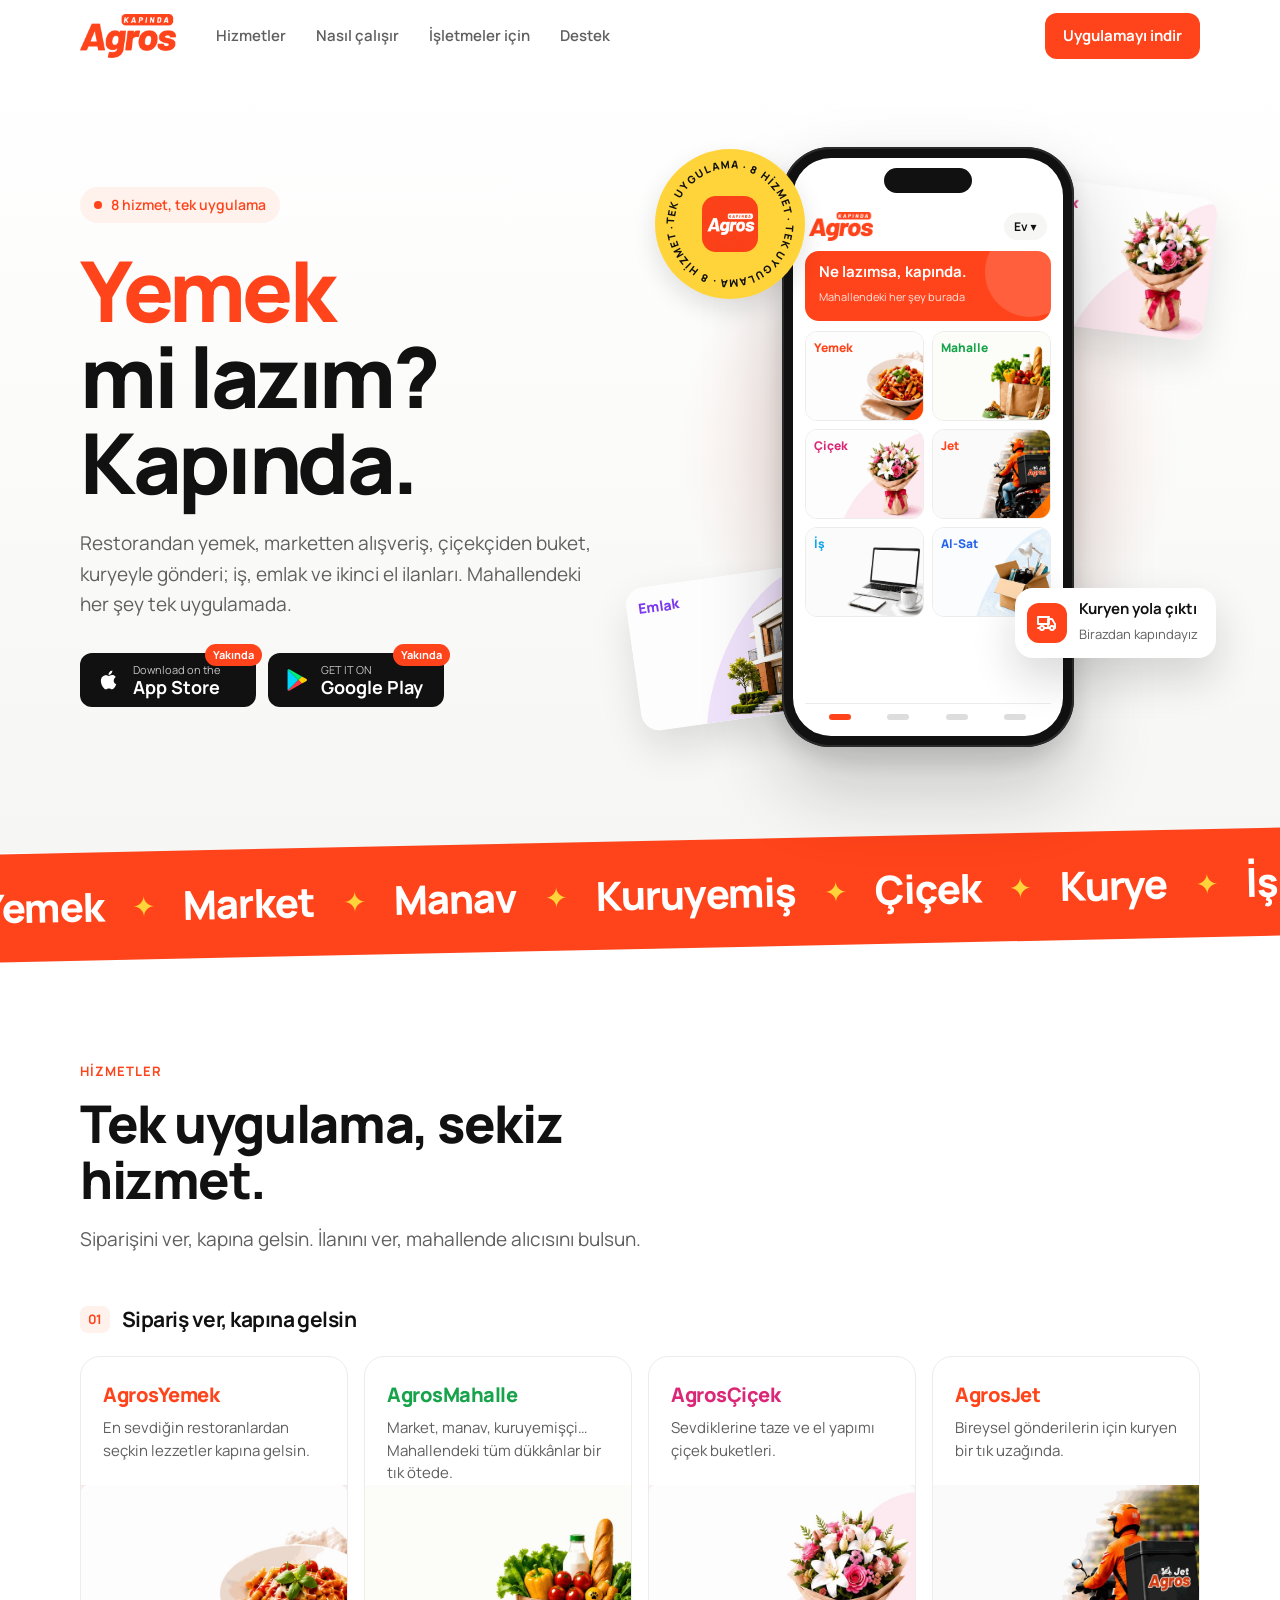
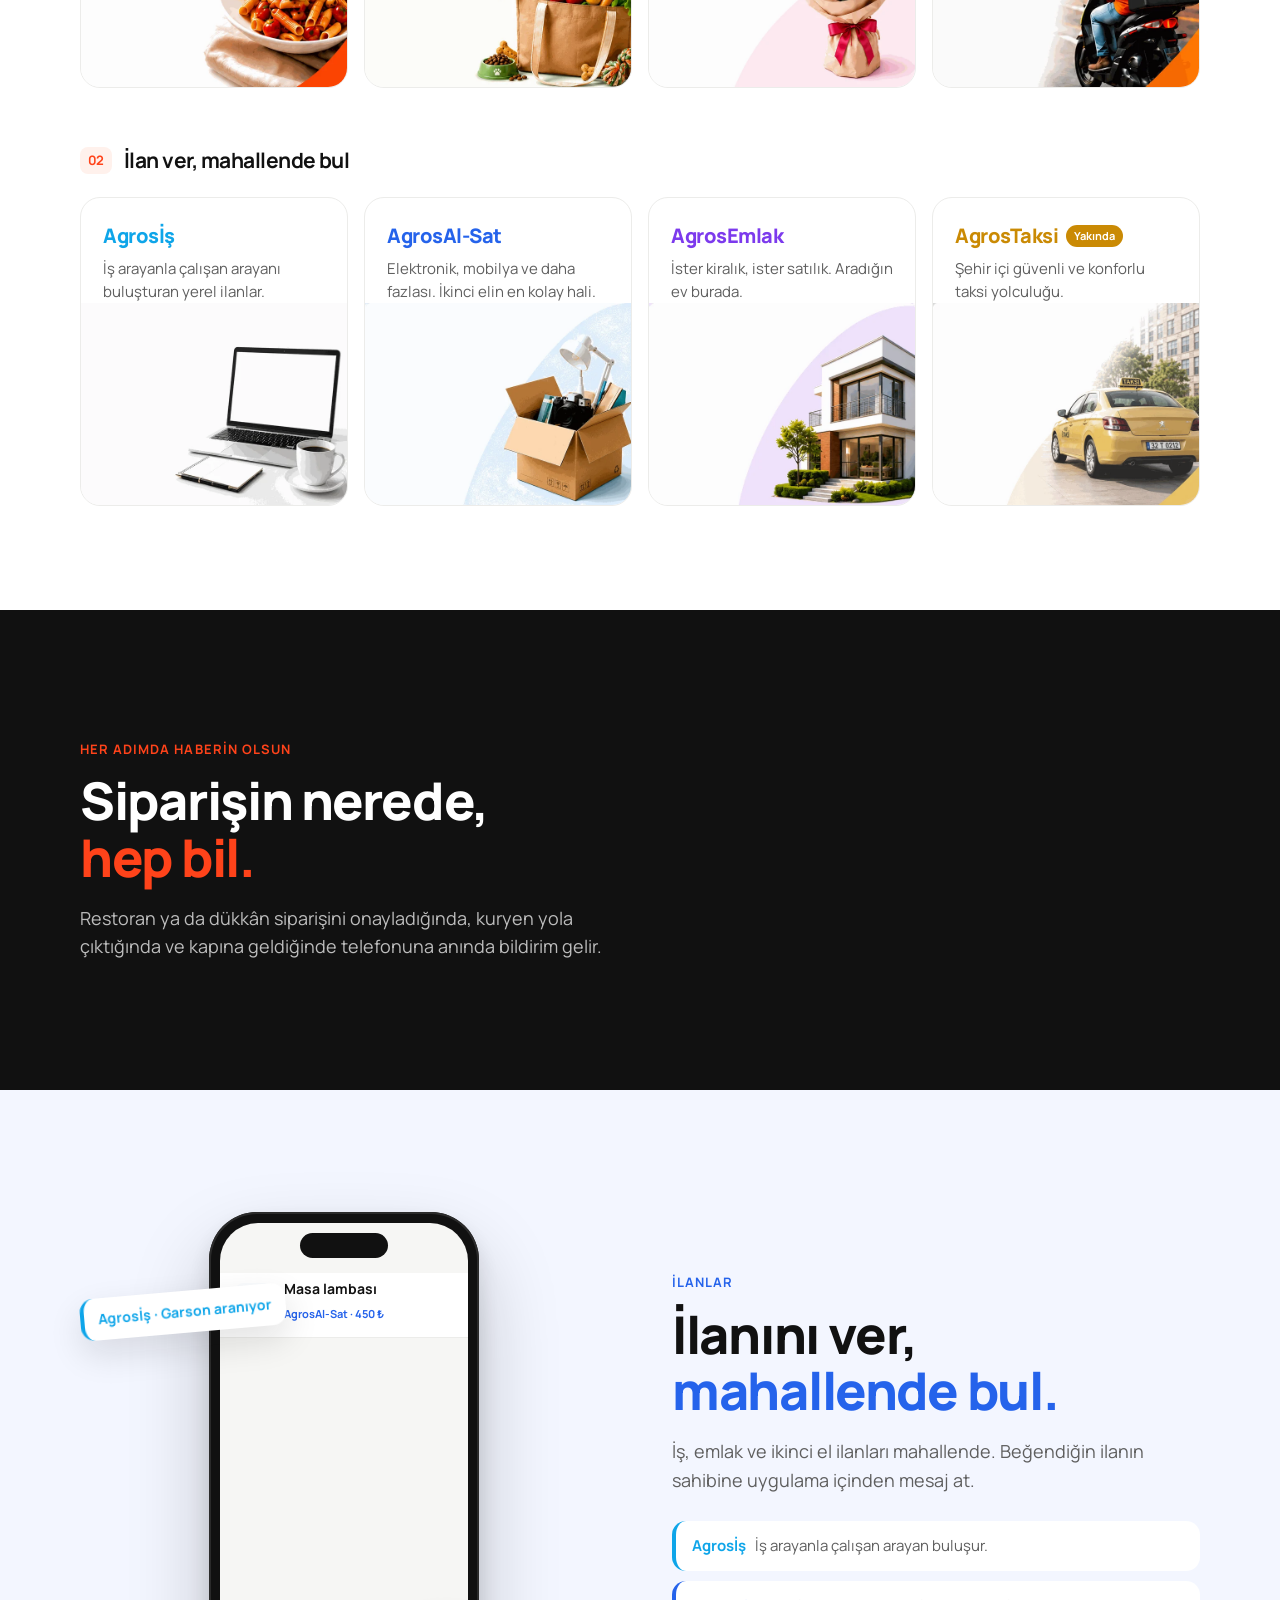
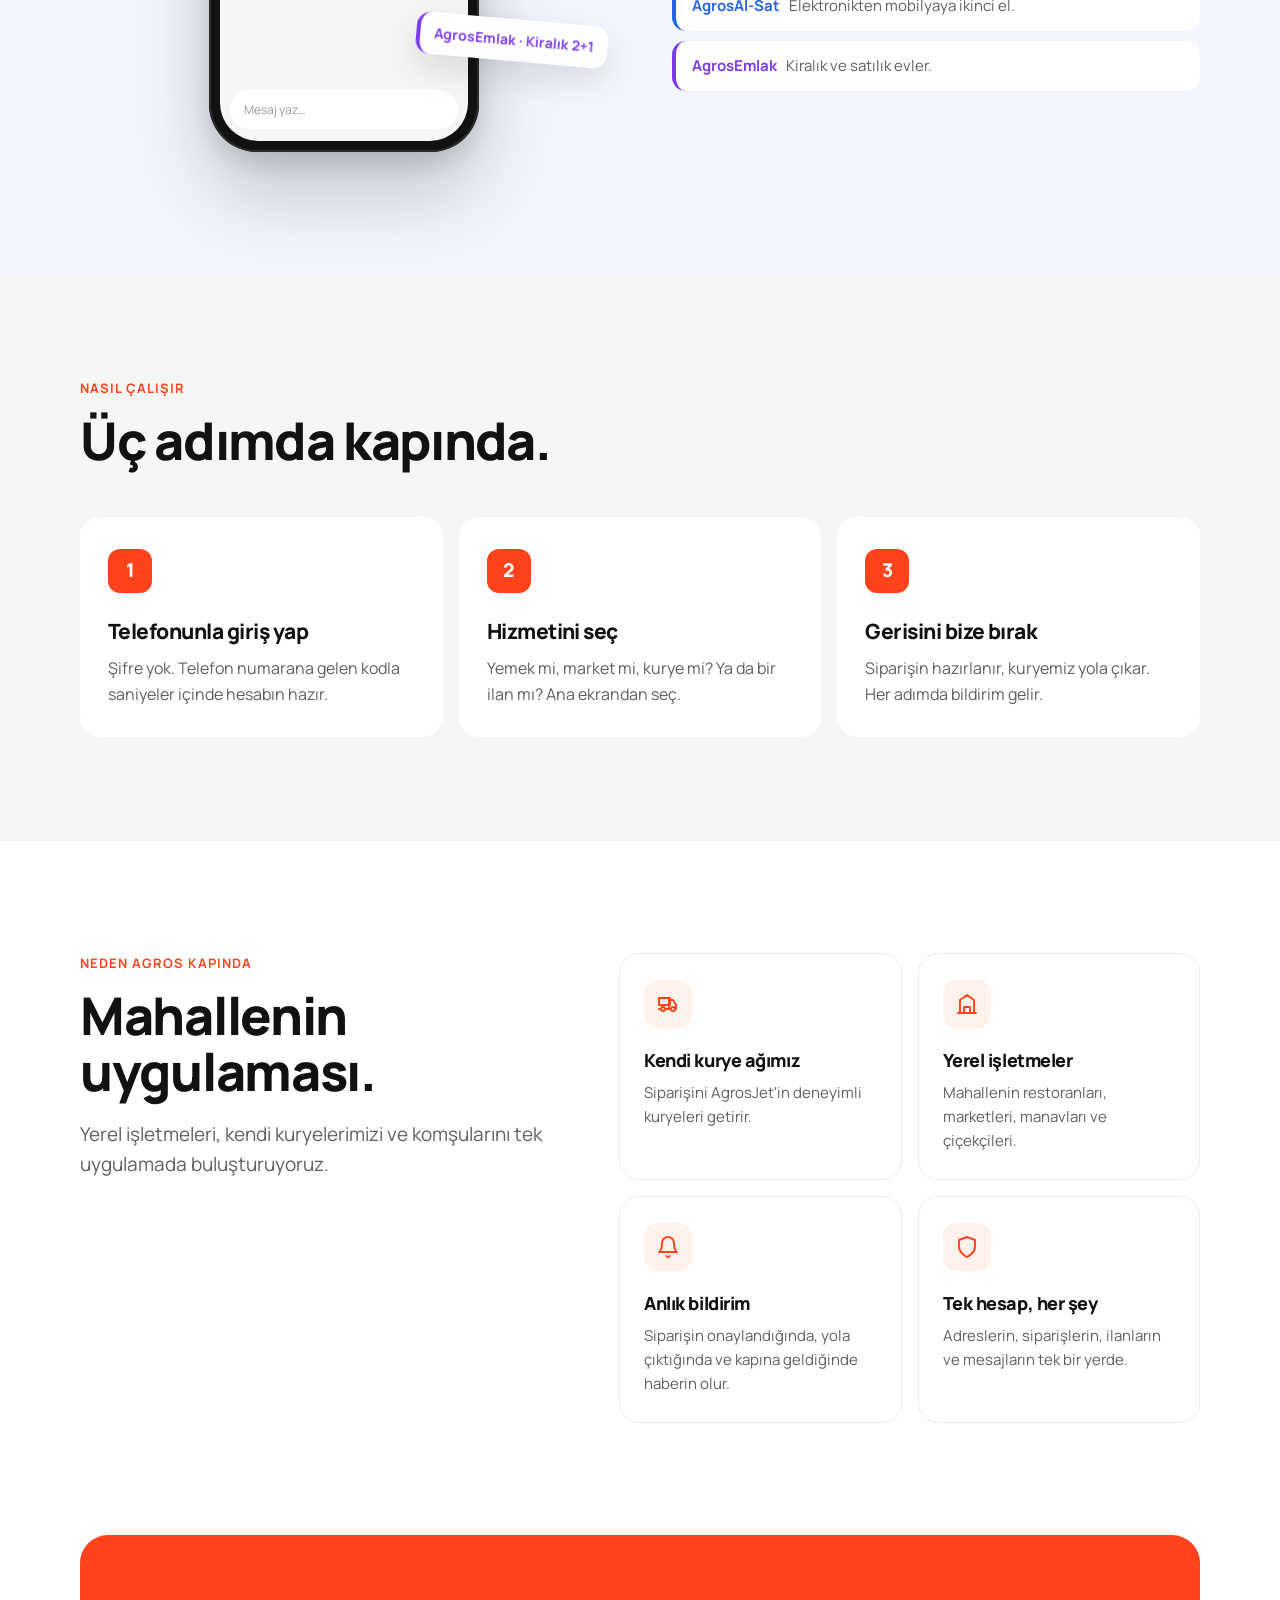
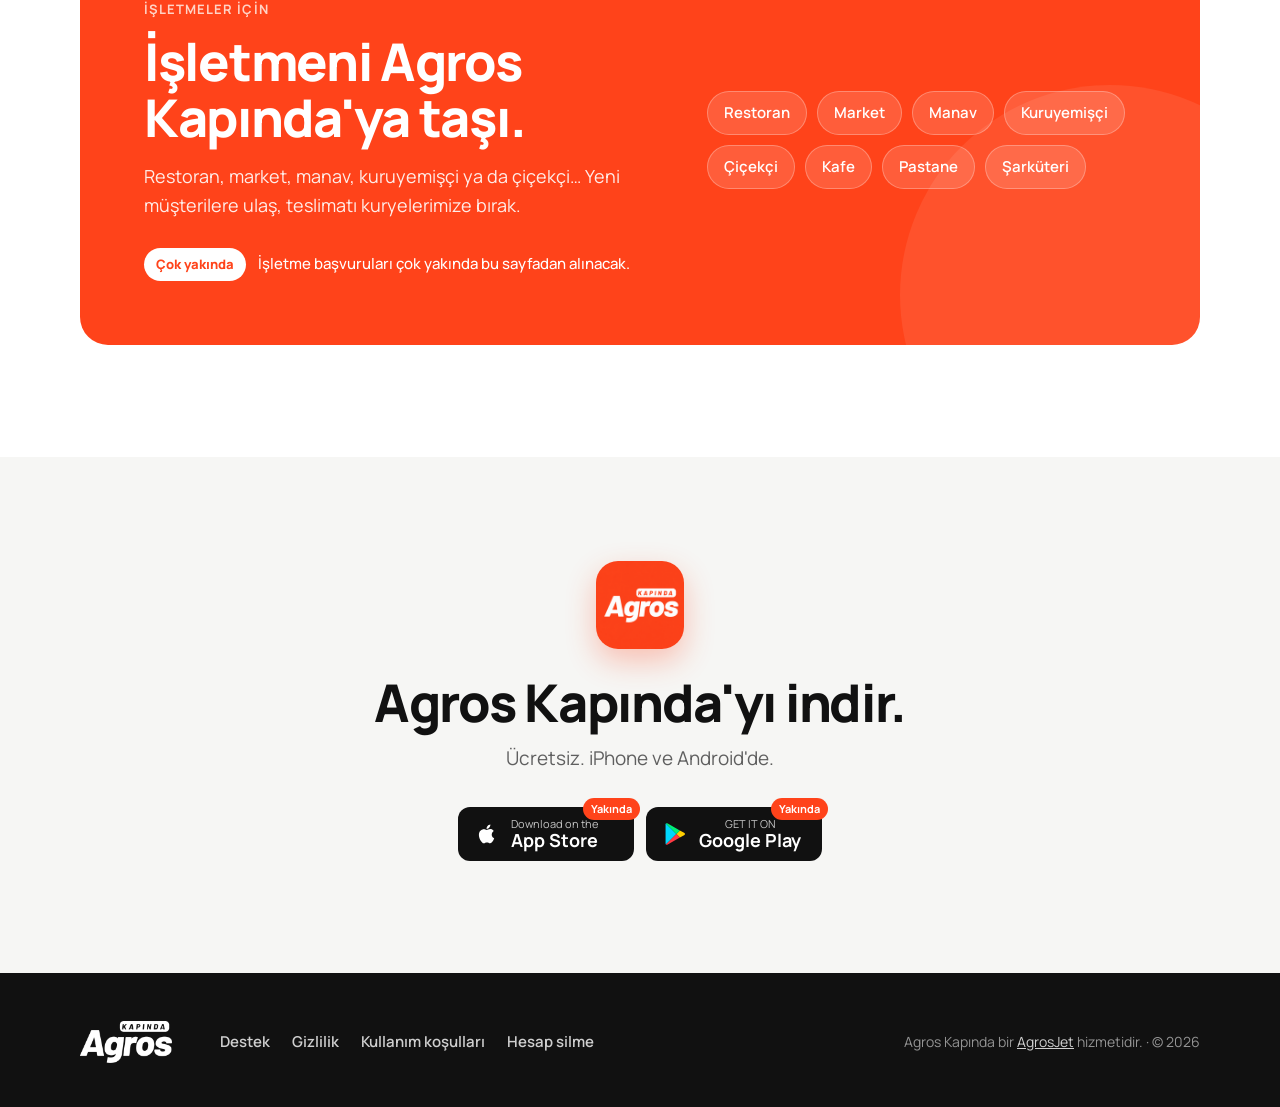
==== index.html @ 943f06df "Destek sayfasi (/destek): iletisim, sik sorulan sorular; alt bilgide destek, gizlilik, kosullar, hes" ====
<!doctype html>
<html lang="tr">
<head>
  <meta charset="utf-8">
  <meta name="viewport" content="width=device-width, initial-scale=1, viewport-fit=cover">
  <title>Agros Kapında — Ne lazımsa, kapında.</title>
  <meta name="description" content="Yemek, market, manav, çiçek, kurye, iş ilanları, emlak ve ikinci el. Mahallendeki her şey tek uygulamada: Agros Kapında.">
  <meta name="theme-color" content="#FF431A">
  <link rel="canonical" href="https://agroskapinda.app/">

  <meta property="og:type" content="website">
  <meta property="og:site_name" content="Agros Kapında">
  <meta property="og:title" content="Agros Kapında — Ne lazımsa, kapında.">
  <meta property="og:description" content="Yemek, market, çiçek, kurye, iş, emlak ve ikinci el tek uygulamada.">
  <meta property="og:url" content="https://agroskapinda.app/">
  <meta property="og:image" content="https://agroskapinda.app/img/og.png">
  <meta name="twitter:card" content="summary_large_image">

  <link rel="icon" href="/favicon.ico" sizes="any">
  <link rel="icon" type="image/png" sizes="32x32" href="/img/favicon-32.png">
  <link rel="apple-touch-icon" href="/img/apple-touch-icon.png">
  <link rel="manifest" href="/site.webmanifest">

  <link rel="preconnect" href="https://fonts.googleapis.com">
  <link rel="preconnect" href="https://fonts.gstatic.com" crossorigin>
  <link href="https://fonts.googleapis.com/css2?family=Manrope:wght@400;500;600;700;800&display=swap" rel="stylesheet">
  <link rel="stylesheet" href="/style.css">
</head>
<body>

<header class="ust" id="ust">
  <div class="kap ust-ic">
    <a href="/" class="ust-logo" aria-label="Agros Kapında ana sayfa">
      <img src="/img/logo-turuncu.png" alt="Agros Kapında" width="104" height="48">
    </a>
    <nav class="ust-menu" aria-label="Ana menü">
      <a href="#hizmetler">Hizmetler</a>
      <a href="#nasil">Nasıl çalışır</a>
      <a href="#isletmeler">İşletmeler için</a>
      <a href="/destek">Destek</a>
    </nav>
    <a href="#indir" class="dugme dugme-turuncu ust-dugme">Uygulamayı indir</a>
  </div>
</header>

<main>

  <!-- ───────── GİRİŞ ───────── -->
  <section class="giris">
    <div class="kap giris-ic">
      <div class="giris-metin">
        <p class="rozet"><span class="canli"></span> 8 hizmet, tek uygulama</p>
        <h1>
          <span class="satir"><span class="donen-kelime" data-donen="Yemek,Market,Çiçek,Kuruyemiş,Kurye,İş,Ev">Yemek</span></span>
          <span class="satir">mi lazım?</span>
          <span class="satir vurgu">Kapında.</span>
        </h1>
        <p class="giris-alt">
          Restorandan yemek, marketten alışveriş, çiçekçiden buket, kuryeyle gönderi;
          iş, emlak ve ikinci el ilanları. Mahallendeki her şey tek uygulamada.
        </p>
        <div class="magazalar" data-magazalar></div>
      </div>

      <div class="sahne" aria-hidden="true">
        <div class="damga">
          <svg viewBox="0 0 200 200">
            <defs><path id="cember" d="M100,100 m-74,0 a74,74 0 1,1 148,0 a74,74 0 1,1 -148,0"/></defs>
            <text><textPath href="#cember" textLength="462" lengthAdjust="spacing">TEK UYGULAMA · 8 HİZMET · TEK UYGULAMA · 8 HİZMET ·</textPath></text>
          </svg>
          <img src="/img/icon-192.png" alt="" width="64" height="64">
        </div>

        <div class="yuzen yz-cicek"><img src="/img/hizmet/cicek.webp" alt="" width="640" height="486"><span>Çiçek</span></div>
        <div class="yuzen yz-emlak"><img src="/img/hizmet/emlak.webp" alt="" width="640" height="486"><span>Emlak</span></div>

        <div class="telefon">
          <div class="ekran">
            <div class="e-ust">
              <img src="/img/logo-turuncu.png" alt="" width="70" height="32">
              <span class="e-adres">Ev ▾</span>
            </div>
            <div class="e-afis"><b>Ne lazımsa, kapında.</b><small>Mahallendeki her şey burada</small></div>
            <div class="e-izgara">
              <div class="e-kart" style="--r:#FF431A"><b>Yemek</b><img src="/img/hizmet/yemek.webp" alt=""></div>
              <div class="e-kart" style="--r:#16A34A"><b>Mahalle</b><img src="/img/hizmet/mahalle.webp" alt=""></div>
              <div class="e-kart" style="--r:#DB2777"><b>Çiçek</b><img src="/img/hizmet/cicek.webp" alt=""></div>
              <div class="e-kart" style="--r:#FF431A"><b>Jet</b><img src="/img/hizmet/jet.webp" alt=""></div>
              <div class="e-kart" style="--r:#0EA5E9"><b>İş</b><img src="/img/hizmet/is.webp" alt=""></div>
              <div class="e-kart" style="--r:#2563EB"><b>Al-Sat</b><img src="/img/hizmet/alsat.webp" alt=""></div>
            </div>
            <div class="e-alt"><span class="aktif"></span><span></span><span></span><span></span></div>
          </div>
        </div>

        <div class="balon">
          <span class="balon-ikon"><svg viewBox="0 0 24 24"><path d="M5 17a2 2 0 1 0 4 0 2 2 0 0 0-4 0m10 0a2 2 0 1 0 4 0 2 2 0 0 0-4 0M3 17h2m4 0h6m4 0h1v-4l-3-5h-4v9M3 13h11V6H3z"/></svg></span>
          <span><b>Kuryen yola çıktı</b><small>Birazdan kapındayız</small></span>
        </div>
      </div>
    </div>
  </section>

  <!-- ───────── KAYAN ŞERİT ───────── -->
  <section class="serit" aria-label="Hizmetler">
    <div class="serit-hat">
      <div class="serit-ic"><span>Yemek</span><i>✦</i><span>Market</span><i>✦</i><span>Manav</span><i>✦</i><span>Kuruyemiş</span><i>✦</i><span>Çiçek</span><i>✦</i><span>Kurye</span><i>✦</i><span>İş ilanı</span><i>✦</i><span>Emlak</span><i>✦</i><span>İkinci el</span><i>✦</i></div>
      <div class="serit-ic" aria-hidden="true"><span>Yemek</span><i>✦</i><span>Market</span><i>✦</i><span>Manav</span><i>✦</i><span>Kuruyemiş</span><i>✦</i><span>Çiçek</span><i>✦</i><span>Kurye</span><i>✦</i><span>İş ilanı</span><i>✦</i><span>Emlak</span><i>✦</i><span>İkinci el</span><i>✦</i></div>
    </div>
  </section>

  <!-- ───────── HİZMETLER ───────── -->
  <section class="hizmetler" id="hizmetler">
    <div class="kap">
      <div class="bolum-bas">
        <p class="ust-yazi">Hizmetler</p>
        <h2>Tek uygulama, sekiz hizmet.</h2>
        <p>Siparişini ver, kapına gelsin. İlanını ver, mahallende alıcısını bulsun.</p>
      </div>

      <h3 class="grup-baslik"><span>01</span> Sipariş ver, kapına gelsin</h3>
      <div class="izgara izgara-4">
        <article class="hizmet" style="--renk:#FF431A">
          <div class="hizmet-yazi"><h4>AgrosYemek</h4><p>En sevdiğin restoranlardan seçkin lezzetler kapına gelsin.</p></div>
          <img src="/img/hizmet/yemek.webp" alt="Yemek" loading="lazy" width="640" height="486">
        </article>
        <article class="hizmet" style="--renk:#16A34A">
          <div class="hizmet-yazi"><h4>AgrosMahalle</h4><p>Market, manav, kuruyemişçi… Mahallendeki tüm dükkânlar bir tık ötede.</p></div>
          <img src="/img/hizmet/mahalle.webp" alt="Market ve manav" loading="lazy" width="640" height="486">
        </article>
        <article class="hizmet" style="--renk:#DB2777">
          <div class="hizmet-yazi"><h4>AgrosÇiçek</h4><p>Sevdiklerine taze ve el yapımı çiçek buketleri.</p></div>
          <img src="/img/hizmet/cicek.webp" alt="Çiçek" loading="lazy" width="640" height="486">
        </article>
        <article class="hizmet" style="--renk:#FF431A">
          <div class="hizmet-yazi"><h4>AgrosJet</h4><p>Bireysel gönderilerin için kuryen bir tık uzağında.</p></div>
          <img src="/img/hizmet/jet.webp" alt="Kurye" loading="lazy" width="640" height="486">
        </article>
      </div>

      <h3 class="grup-baslik"><span>02</span> İlan ver, mahallende bul</h3>
      <div class="izgara izgara-4">
        <article class="hizmet" style="--renk:#0EA5E9">
          <div class="hizmet-yazi"><h4>Agrosİş</h4><p>İş arayanla çalışan arayanı buluşturan yerel ilanlar.</p></div>
          <img src="/img/hizmet/is.webp" alt="İş ilanları" loading="lazy" width="640" height="486">
        </article>
        <article class="hizmet" style="--renk:#2563EB">
          <div class="hizmet-yazi"><h4>AgrosAl-Sat</h4><p>Elektronik, mobilya ve daha fazlası. İkinci elin en kolay hali.</p></div>
          <img src="/img/hizmet/alsat.webp" alt="İkinci el" loading="lazy" width="640" height="486">
        </article>
        <article class="hizmet" style="--renk:#7C3AED">
          <div class="hizmet-yazi"><h4>AgrosEmlak</h4><p>İster kiralık, ister satılık. Aradığın ev burada.</p></div>
          <img src="/img/hizmet/emlak.webp" alt="Emlak" loading="lazy" width="640" height="486">
        </article>
        <article class="hizmet hizmet-yakinda" style="--renk:#CA8A04">
          <div class="hizmet-yazi"><h4>AgrosTaksi <em>Yakında</em></h4><p>Şehir içi güvenli ve konforlu taksi yolculuğu.</p></div>
          <img src="/img/hizmet/taksi.webp" alt="Taksi" loading="lazy" width="640" height="486">
        </article>
      </div>
    </div>
  </section>

  <!-- ───────── TAKİP ───────── -->
  <section class="takip">
    <div class="kap takip-ic">
      <div class="takip-metin">
        <p class="ust-yazi">Her adımda haberin olsun</p>
        <h2>Siparişin nerede,<br><span class="vurgu">hep bil.</span></h2>
        <p>Restoran ya da dükkân siparişini onayladığında, kuryen yola çıktığında ve kapına geldiğinde telefonuna anında bildirim gelir.</p>
      </div>
      <div class="bildirimler" aria-hidden="true">
        <div class="bd bd1"><img src="/img/icon-192.png" alt="" width="40" height="40"><span><b>Siparişin onaylandı</b><small>Taş Fırın hazırlamaya başladı.</small></span><em>şimdi</em></div>
        <div class="bd bd2"><img src="/img/icon-192.png" alt="" width="40" height="40"><span><b>Kuryen yola çıktı</b><small>Siparişin sana doğru geliyor.</small></span><em>şimdi</em></div>
        <div class="bd bd3"><img src="/img/icon-192.png" alt="" width="40" height="40"><span><b>Kapındayız!</b><small>Afiyet olsun.</small></span><em>şimdi</em></div>
      </div>
    </div>
  </section>

  <!-- ───────── İLAN / MESAJ ───────── -->
  <section class="ilan">
    <div class="kap ilan-ic">
      <div class="sahne-mesaj" aria-hidden="true">
        <div class="telefon telefon-kucuk">
          <div class="ekran ekran-mesaj">
            <div class="m-ust">
              <img src="/img/hizmet/alsat.webp" alt="">
              <span><b>Masa lambası</b><small>AgrosAl-Sat · 450 ₺</small></span>
            </div>
            <div class="m-akis">
              <p class="m m-ben">Merhaba, lamba hâlâ satılık mı?</p>
              <p class="m m-o">Evet, satılık 👍</p>
              <p class="m m-ben">Akşam bakmaya gelebilir miyim?</p>
              <p class="m m-o">Tabii, 19:00 uygun 🙂</p>
              <p class="m m-yaziyor"><i></i><i></i><i></i></p>
            </div>
            <div class="m-giris">Mesaj yaz…</div>
          </div>
        </div>
        <div class="etiket-yuzen ey1" style="--r:#0EA5E9">Agrosİş · Garson aranıyor</div>
        <div class="etiket-yuzen ey2" style="--r:#7C3AED">AgrosEmlak · Kiralık 2+1</div>
      </div>
      <div class="ilan-metin">
        <p class="ust-yazi">İlanlar</p>
        <h2>İlanını ver,<br><span class="vurgu">mahallende bul.</span></h2>
        <p>İş, emlak ve ikinci el ilanları mahallende. Beğendiğin ilanın sahibine uygulama içinden mesaj at.</p>
        <ul class="ilan-liste">
          <li style="--r:#0EA5E9"><b>Agrosİş</b> İş arayanla çalışan arayan buluşur.</li>
          <li style="--r:#2563EB"><b>AgrosAl-Sat</b> Elektronikten mobilyaya ikinci el.</li>
          <li style="--r:#7C3AED"><b>AgrosEmlak</b> Kiralık ve satılık evler.</li>
        </ul>
      </div>
    </div>
  </section>

  <!-- ───────── NASIL ÇALIŞIR ───────── -->
  <section class="nasil" id="nasil">
    <div class="kap">
      <div class="bolum-bas">
        <p class="ust-yazi">Nasıl çalışır</p>
        <h2>Üç adımda kapında.</h2>
      </div>
      <ol class="adimlar">
        <li>
          <span class="adim-no">1</span>
          <h4>Telefonunla giriş yap</h4>
          <p>Şifre yok. Telefon numarana gelen kodla saniyeler içinde hesabın hazır.</p>
        </li>
        <li>
          <span class="adim-no">2</span>
          <h4>Hizmetini seç</h4>
          <p>Yemek mi, market mi, kurye mi? Ya da bir ilan mı? Ana ekrandan seç.</p>
        </li>
        <li>
          <span class="adim-no">3</span>
          <h4>Gerisini bize bırak</h4>
          <p>Siparişin hazırlanır, kuryemiz yola çıkar. Her adımda bildirim gelir.</p>
        </li>
      </ol>
    </div>
  </section>

  <!-- ───────── NEDEN ───────── -->
  <section class="neden">
    <div class="kap neden-ic">
      <div class="neden-sol">
        <p class="ust-yazi">Neden Agros Kapında</p>
        <h2>Mahallenin uygulaması.</h2>
        <p>Yerel işletmeleri, kendi kuryelerimizi ve komşularını tek uygulamada buluşturuyoruz.</p>
      </div>
      <ul class="neden-liste">
        <li>
          <span class="ikon"><svg viewBox="0 0 24 24"><path d="M5 17a2 2 0 1 0 4 0 2 2 0 0 0-4 0m10 0a2 2 0 1 0 4 0 2 2 0 0 0-4 0M3 17h2m4 0h6m4 0h1v-4l-3-5h-4v9M3 13h11V6H3z"/></svg></span>
          <div><h4>Kendi kurye ağımız</h4><p>Siparişini AgrosJet'in deneyimli kuryeleri getirir.</p></div>
        </li>
        <li>
          <span class="ikon"><svg viewBox="0 0 24 24"><path d="M3 21h18M5 21V8l7-5 7 5v13M9 21v-6h6v6"/></svg></span>
          <div><h4>Yerel işletmeler</h4><p>Mahallenin restoranları, marketleri, manavları ve çiçekçileri.</p></div>
        </li>
        <li>
          <span class="ikon"><svg viewBox="0 0 24 24"><path d="M6 8a6 6 0 1 1 12 0c0 7 3 9 3 9H3s3-2 3-9M10.3 21a1.94 1.94 0 0 0 3.4 0"/></svg></span>
          <div><h4>Anlık bildirim</h4><p>Siparişin onaylandığında, yola çıktığında ve kapına geldiğinde haberin olur.</p></div>
        </li>
        <li>
          <span class="ikon"><svg viewBox="0 0 24 24"><path d="M12 22s8-4 8-10V5l-8-3-8 3v7c0 6 8 10 8 10"/></svg></span>
          <div><h4>Tek hesap, her şey</h4><p>Adreslerin, siparişlerin, ilanların ve mesajların tek bir yerde.</p></div>
        </li>
      </ul>
    </div>
  </section>

  <!-- ───────── İŞLETMELER ───────── -->
  <section class="isletmeler" id="isletmeler">
    <div class="kap isletme-kart">
      <div class="isletme-metin">
        <p class="ust-yazi acik">İşletmeler için</p>
        <h2>İşletmeni Agros Kapında'ya taşı.</h2>
        <p>Restoran, market, manav, kuruyemişçi ya da çiçekçi… Yeni müşterilere ulaş, teslimatı kuryelerimize bırak.</p>
        <div class="yakinda-satir">
          <span class="yakinda-rozet">Çok yakında</span>
          <span>İşletme başvuruları çok yakında bu sayfadan alınacak.</span>
        </div>
      </div>
      <ul class="isletme-turleri" aria-label="İşletme türleri">
        <li>Restoran</li><li>Market</li><li>Manav</li><li>Kuruyemişçi</li><li>Çiçekçi</li><li>Kafe</li><li>Pastane</li><li>Şarküteri</li>
      </ul>
    </div>
  </section>

  <!-- ───────── İNDİR ───────── -->
  <section class="indir" id="indir">
    <div class="kap indir-ic">
      <img src="/img/icon-192.png" alt="" class="indir-ikon" width="96" height="96" loading="lazy">
      <h2>Agros Kapında'yı indir.</h2>
      <p>Ücretsiz. iPhone ve Android'de.</p>
      <div class="magazalar ortala" data-magazalar></div>
    </div>
  </section>

</main>

<footer class="alt">
  <div class="kap alt-ic">
    <img src="/img/logo-beyaz.png" alt="Agros Kapında" width="100" height="46" loading="lazy">
    <nav class="alt-menu" aria-label="Alt menü">
      <a href="/destek">Destek</a>
      <a href="https://agrosjet.app/m/privacy" rel="noopener">Gizlilik</a>
      <a href="https://agrosjet.app/m/terms" rel="noopener">Kullanım koşulları</a>
      <a href="https://agrosjet.app/m/hesap-sil" rel="noopener">Hesap silme</a>
    </nav>
    <p class="alt-not">Agros Kapında bir <a href="https://agrosjet.net" rel="noopener">AgrosJet</a> hizmetidir. · © <span data-yil>2026</span></p>
  </div>
</footer>

<script src="/main.js" defer></script>
</body>
</html>
---- style.css ----
/* Agros Kapında — tanıtım sayfası (uygulamanın renk ve görselleriyle uyumlu) */
:root {
  --turuncu: #FF431A;
  --turuncu-koyu: #E63C17;
  --turuncu-yumusak: #FFF1EC;
  --yazi: #111111;
  --yazi-soluk: #5F5F5F;
  --zemin: #FFFFFF;
  --zemin-gri: #F6F6F4;
  --cizgi: #ECECEA;
  --koyu: #111111;
  --font: "Manrope", system-ui, -apple-system, "Segoe UI", sans-serif;
  --kenar: clamp(20px, 4vw, 40px);
}

*, *::before, *::after { box-sizing: border-box; }
html { scroll-behavior: smooth; -webkit-text-size-adjust: 100%; }
body {
  margin: 0; font-family: var(--font); font-size: 17px; line-height: 1.6;
  color: var(--yazi); background: var(--zemin);
  -webkit-font-smoothing: antialiased; overflow-x: hidden;
}
img { display: block; max-width: 100%; height: auto; }
a { color: inherit; }
h1, h2, h3, h4 { margin: 0; letter-spacing: -0.025em; }
p { margin: 0; }
ul, ol { margin: 0; padding: 0; list-style: none; }
.kap { width: 100%; max-width: 1200px; margin: 0 auto; padding: 0 var(--kenar); }

.ust-yazi { font-size: 13px; font-weight: 700; letter-spacing: .08em; text-transform: uppercase; color: var(--turuncu); margin-bottom: 14px; }
.ust-yazi.acik { color: #FFD3C6; }
.bolum-bas { max-width: 640px; margin-bottom: 48px; }
.bolum-bas h2, .neden-sol h2, .isletme-metin h2, .indir h2 { font-size: clamp(32px, 4.4vw, 52px); line-height: 1.08; font-weight: 800; }
.bolum-bas p:last-child:not(.ust-yazi) { margin-top: 16px; font-size: 19px; color: var(--yazi-soluk); }

.dugme { display: inline-flex; align-items: center; justify-content: center; font-weight: 700; font-size: 15px; text-decoration: none; border-radius: 12px; padding: 11px 18px; transition: background .2s, transform .2s; }
.dugme-turuncu { background: var(--turuncu); color: #fff; }
.dugme-turuncu:hover { background: var(--turuncu-koyu); }

/* ───────── Üst bar ───────── */
.ust { position: sticky; top: 0; z-index: 50; background: rgba(255,255,255,.88); -webkit-backdrop-filter: saturate(1.6) blur(14px); backdrop-filter: saturate(1.6) blur(14px); border-bottom: 1px solid transparent; transition: border-color .2s; }
.ust.kaydi { border-bottom-color: var(--cizgi); }
.ust-ic { display: flex; align-items: center; gap: 40px; height: 72px; }
.ust-logo img { width: 96px; }
.ust-menu { display: flex; gap: 30px; margin-right: auto; font-weight: 600; font-size: 15px; }
.ust-menu a { text-decoration: none; color: var(--yazi-soluk); transition: color .2s; }
.ust-menu a:hover { color: var(--yazi); }

/* ───────── Giriş ───────── */
.giris { padding: 64px 0 96px; background: linear-gradient(180deg, #fff 0%, var(--zemin-gri) 100%); }
.giris-ic { display: grid; grid-template-columns: 1fr 1.05fr; gap: 56px; align-items: center; }
.rozet { display: inline-block; font-size: 14px; font-weight: 600; color: var(--turuncu); background: var(--turuncu-yumusak); border-radius: 999px; padding: 7px 14px; margin-bottom: 24px; }
.giris h1 { font-size: clamp(48px, 7vw, 84px); line-height: 1.02; font-weight: 800; letter-spacing: -0.04em; }
.vurgu { color: var(--turuncu); }
.giris-alt { margin-top: 24px; max-width: 34em; font-size: 19px; color: var(--yazi-soluk); }

.magazalar { display: flex; flex-wrap: wrap; gap: 12px; margin-top: 34px; }
.magazalar.ortala { justify-content: center; }
.magaza {
  position: relative; display: inline-flex; align-items: center; gap: 11px;
  background: var(--koyu); color: #fff; text-decoration: none;
  padding: 10px 20px 10px 16px; border-radius: 12px; min-width: 176px;
  transition: transform .2s, background .2s;
}
a.magaza:hover { transform: translateY(-2px); background: #2a2a2a; }
.magaza svg { width: 26px; height: 26px; flex: none; }
.magaza small { display: block; font-size: 11px; opacity: .75; line-height: 1.2; white-space: nowrap; }
.magaza b { display: block; font-size: 18px; line-height: 1.15; white-space: nowrap; }
.magaza.yakinda { cursor: default; }
.magaza.yakinda::after {
  content: "Yakında"; position: absolute; top: -9px; right: -6px;
  font-size: 11px; font-weight: 700; background: var(--turuncu); color: #fff; padding: 2px 8px; border-radius: 999px;
}

/* ───────── Giriş sahnesi ───────── */
.canli { display: inline-block; width: 8px; height: 8px; border-radius: 50%; background: var(--turuncu); margin-right: 6px; vertical-align: 1px; animation: nabiz 2s infinite; }
@keyframes nabiz { 0% { box-shadow: 0 0 0 0 rgba(255,67,26,.55); } 70% { box-shadow: 0 0 0 9px rgba(255,67,26,0); } 100% { box-shadow: 0 0 0 0 rgba(255,67,26,0); } }
.donen-kelime { display: inline-block; color: var(--turuncu); position: relative; }
.donen-kelime.cik { animation: kelimeCik .32s ease-in forwards; }
.donen-kelime.gir { animation: kelimeGir .42s cubic-bezier(.2,.8,.2,1.2); }
@keyframes kelimeCik { to { opacity: 0; transform: translateY(-.35em) rotate(-3deg); filter: blur(4px); } }
@keyframes kelimeGir { from { opacity: 0; transform: translateY(.45em) rotate(3deg); filter: blur(4px); } to { opacity: 1; transform: none; filter: none; } }
.giris h1 .satir { display: block; }
.giris h1 .vurgu { color: var(--yazi); }
main { overflow-x: clip; }

.sahne { position: relative; display: grid; place-items: center; min-height: 620px; }
.sahne::before { content: ""; position: absolute; width: 520px; height: 520px; border-radius: 50%; background: radial-gradient(circle, rgba(255,67,26,.16), rgba(255,67,26,0) 68%); }
.telefon {
  position: relative; z-index: 2; width: 292px; height: 600px; padding: 11px;
  background: #111; border-radius: 48px;
  box-shadow: 0 0 0 2px #2b2b2b inset, 0 40px 80px rgba(17,17,17,.22), 0 12px 24px rgba(17,17,17,.12);
  animation: suzul 7s ease-in-out infinite;
}
.telefon::before { content: ""; position: absolute; z-index: 3; top: 21px; left: 50%; width: 88px; height: 25px; margin-left: -44px; background: #111; border-radius: 20px; }
@keyframes suzul { 0%,100% { transform: translateY(0) rotate(-3deg); } 50% { transform: translateY(-14px) rotate(-2deg); } }
.ekran { height: 100%; border-radius: 38px; overflow: hidden; background: #fff; padding: 54px 12px 12px; display: flex; flex-direction: column; gap: 10px; position: relative; }
.e-ust { display: flex; justify-content: space-between; align-items: center; padding: 0 4px; }
.e-ust img { width: 64px; }
.e-adres { font-size: 12px; font-weight: 700; background: var(--zemin-gri); border-radius: 999px; padding: 4px 10px; }
.e-afis { background: var(--turuncu); color: #fff; border-radius: 14px; padding: 12px 14px; position: relative; overflow: hidden; }
.e-afis::after { content: ""; position: absolute; right: -24px; top: -24px; width: 90px; height: 90px; border-radius: 50%; background: rgba(255,255,255,.15); }
.e-afis b { display: block; font-size: 15px; line-height: 1.2; }
.e-afis small { font-size: 11px; opacity: .85; }
.e-izgara { display: grid; grid-template-columns: 1fr 1fr; gap: 8px; }
.e-kart { position: relative; background: #fff; border: 1px solid var(--cizgi); border-radius: 12px; overflow: hidden; aspect-ratio: 640 / 486; }
.e-kart b { position: absolute; top: 6px; left: 8px; z-index: 1; font-size: 12px; font-weight: 800; color: var(--r); }
.e-kart img { width: 100%; height: 100%; object-fit: cover; }
.e-kart { opacity: 0; transform: scale(.9); animation: kartGel .5s cubic-bezier(.2,.8,.2,1.2) forwards; }
.e-kart:nth-child(1) { animation-delay: .3s; } .e-kart:nth-child(2) { animation-delay: .4s; } .e-kart:nth-child(3) { animation-delay: .5s; }
.e-kart:nth-child(4) { animation-delay: .6s; } .e-kart:nth-child(5) { animation-delay: .7s; } .e-kart:nth-child(6) { animation-delay: .8s; }
@keyframes kartGel { to { opacity: 1; transform: none; } }
.e-alt { margin-top: auto; display: flex; justify-content: space-around; padding: 10px 6px 4px; border-top: 1px solid var(--cizgi); }
.e-alt span { width: 22px; height: 6px; border-radius: 4px; background: #ddd; }
.e-alt .aktif { background: var(--turuncu); }

.damga { position: absolute; z-index: 3; top: 2%; left: 0; width: 150px; height: 150px; display: grid; place-items: center; }
.damga::before { content: ""; position: absolute; inset: 0; border-radius: 50%; background: #FFD43B; box-shadow: 0 10px 24px rgba(17,17,17,.12); }
.damga svg { position: absolute; inset: 0; width: 100%; height: 100%; animation: don 16s linear infinite; }
.damga text { font-family: var(--font); font-weight: 800; font-size: 14px; fill: #111; }
.damga img { position: relative; width: 56px; height: 56px; border-radius: 14px; }
@keyframes don { to { transform: rotate(360deg); } }

.yuzen { position: absolute; z-index: 1; width: 190px; background: #fff; border-radius: 18px; overflow: hidden; box-shadow: 0 18px 40px rgba(17,17,17,.12); }
.yuzen img { width: 100%; aspect-ratio: 640 / 486; object-fit: cover; }
.yuzen span { position: absolute; top: 10px; left: 12px; font-weight: 800; font-size: 14px; }
.yz-cicek { right: -2%; top: 8%; transform: rotate(7deg); animation: yuzen1 8s ease-in-out infinite; }
.yz-cicek span { color: #DB2777; }
.yz-emlak { left: -4%; bottom: 6%; transform: rotate(-8deg); animation: yuzen2 9s ease-in-out infinite; }
.yz-emlak span { color: #7C3AED; }
@keyframes yuzen1 { 0%,100% { transform: rotate(7deg) translateY(0); } 50% { transform: rotate(5deg) translateY(12px); } }
@keyframes yuzen2 { 0%,100% { transform: rotate(-8deg) translateY(0); } 50% { transform: rotate(-6deg) translateY(-12px); } }

.balon {
  position: absolute; z-index: 4; right: -3%; bottom: 16%;
  display: flex; align-items: center; gap: 12px;
  background: #fff; border-radius: 18px; padding: 12px 18px 12px 12px;
  box-shadow: 0 20px 44px rgba(17,17,17,.16);
  animation: balonGel 6s ease-in-out infinite;
}
.balon b { display: block; font-size: 15px; line-height: 1.25; }
.balon small { font-size: 13px; color: var(--yazi-soluk); }
.balon-ikon { width: 40px; height: 40px; border-radius: 12px; background: var(--turuncu); color: #fff; display: grid; place-items: center; }
.balon-ikon svg { width: 24px; height: 24px; fill: none; stroke: currentColor; stroke-width: 1.9; stroke-linecap: round; stroke-linejoin: round; }
@keyframes balonGel { 0%, 6% { opacity: 0; transform: translateY(16px) scale(.94); } 14%, 86% { opacity: 1; transform: none; } 94%, 100% { opacity: 0; transform: translateY(-8px) scale(.97); } }

/* ───────── Kayan şerit ───────── */
.serit { background: var(--turuncu); color: #fff; padding: 22px 0; overflow: hidden; transform: rotate(-1.2deg); margin: -12px -20px 0; }
.serit-hat { display: flex; width: max-content; animation: kay 34s linear infinite; }
.serit-ic { display: flex; align-items: center; gap: 28px; padding-right: 28px; font-size: clamp(26px, 3.2vw, 40px); font-weight: 800; letter-spacing: -.02em; white-space: nowrap; }
.serit-ic i { font-style: normal; color: #FFD43B; font-size: .7em; }
@keyframes kay { to { transform: translateX(-50%); } }

/* ───────── Takip ───────── */
.takip { background: #111; color: #fff; padding: 112px 0; }
.takip-ic { display: grid; grid-template-columns: 1fr 1fr; gap: 64px; align-items: center; }
.takip h2, .ilan h2 { font-size: clamp(32px, 4.4vw, 52px); line-height: 1.08; font-weight: 800; }
.takip .vurgu { color: var(--turuncu); }
.takip-metin p:last-child { margin-top: 18px; font-size: 18px; color: rgba(255,255,255,.72); max-width: 30em; }
.bildirimler { display: grid; gap: 12px; }
.bd {
  display: grid; grid-template-columns: 40px 1fr auto; gap: 14px; align-items: center;
  background: rgba(255,255,255,.07); border: 1px solid rgba(255,255,255,.1);
  border-radius: 20px; padding: 14px 18px 14px 14px; max-width: 430px;
  opacity: 0; animation: bildirim 9s infinite;
}
.bd img { width: 40px; height: 40px; border-radius: 10px; }
.bd b { display: block; font-size: 16px; line-height: 1.25; }
.bd small { font-size: 14px; color: rgba(255,255,255,.65); }
.bd em { font-style: normal; font-size: 12px; color: rgba(255,255,255,.45); align-self: start; }
.bd2 { margin-left: 36px; animation-delay: 1.2s; }
.bd3 { margin-left: 72px; animation-delay: 2.4s; background: var(--turuncu); border-color: var(--turuncu); }
.bd3 small, .bd3 em { color: rgba(255,255,255,.85); }
@keyframes bildirim { 0% { opacity: 0; transform: translateY(22px) scale(.97); } 8%, 80% { opacity: 1; transform: none; } 92%, 100% { opacity: 0; transform: translateY(-8px) scale(.98); } }

/* ───────── İlan / mesaj ───────── */
.ilan { padding: 112px 0; background: #F3F6FF; }
.ilan-ic { display: grid; grid-template-columns: 1fr 1fr; gap: 64px; align-items: center; }
.ilan .vurgu { color: #2563EB; }
.ilan-metin > p:not(.ust-yazi) { margin-top: 18px; font-size: 18px; color: var(--yazi-soluk); max-width: 30em; }
.ilan .ust-yazi { color: #2563EB; }
.ilan-liste { margin-top: 26px; display: grid; gap: 10px; }
.ilan-liste li { background: #fff; border-radius: 14px; padding: 13px 16px; font-size: 15px; color: var(--yazi-soluk); border-left: 4px solid var(--r); }
.ilan-liste b { color: var(--r); margin-right: 6px; }
.sahne-mesaj { position: relative; display: grid; place-items: center; min-height: 560px; }
.telefon-kucuk { width: 270px; height: 540px; animation: suzul2 7s ease-in-out infinite; }
@keyframes suzul2 { 0%,100% { transform: translateY(0) rotate(3deg); } 50% { transform: translateY(-12px) rotate(2deg); } }
.ekran-mesaj { padding: 50px 0 0; gap: 0; background: #F6F6F4; }
.m-ust { display: flex; align-items: center; gap: 10px; padding: 8px 14px 12px; background: #fff; border-bottom: 1px solid var(--cizgi); }
.m-ust img { width: 40px; height: 40px; border-radius: 10px; object-fit: cover; }
.m-ust b { display: block; font-size: 14px; line-height: 1.2; }
.m-ust small { font-size: 11px; color: #2563EB; font-weight: 700; }
.m-akis { flex: 1; display: flex; flex-direction: column; gap: 8px; padding: 14px 12px; }
.m { max-width: 80%; font-size: 13px; line-height: 1.35; padding: 9px 12px; border-radius: 16px; opacity: 0; animation: mesaj 10s infinite; }
.m-ben { align-self: flex-end; background: #2563EB; color: #fff; border-bottom-right-radius: 4px; }
.m-o { align-self: flex-start; background: #fff; border-bottom-left-radius: 4px; }
.m:nth-child(1) { animation-delay: .4s; } .m:nth-child(2) { animation-delay: 1.6s; } .m:nth-child(3) { animation-delay: 2.8s; } .m:nth-child(4) { animation-delay: 4s; }
.m-yaziyor { display: flex; gap: 4px; padding: 12px; animation-delay: 5.2s; align-self: flex-start; background: #fff; }
.m-yaziyor i { width: 6px; height: 6px; border-radius: 50%; background: #aaa; animation: zipla 1s infinite; }
.m-yaziyor i:nth-child(2) { animation-delay: .15s; } .m-yaziyor i:nth-child(3) { animation-delay: .3s; }
@keyframes zipla { 0%, 60%, 100% { transform: none; } 30% { transform: translateY(-4px); } }
@keyframes mesaj { 0% { opacity: 0; transform: translateY(10px) scale(.95); } 5%, 88% { opacity: 1; transform: none; } 96%, 100% { opacity: 0; } }
.m-giris { margin: 0 10px 12px; background: #fff; border-radius: 999px; padding: 10px 14px; font-size: 12px; color: #999; }
.etiket-yuzen { position: absolute; z-index: 3; background: #fff; border-radius: 14px; padding: 10px 14px; font-size: 14px; font-weight: 700; color: var(--r); box-shadow: 0 14px 34px rgba(17,17,17,.12); border-left: 4px solid var(--r); white-space: nowrap; }
.ey1 { left: 0; top: 16%; transform: rotate(-5deg); animation: yuzen2 8s ease-in-out infinite; }
.ey2 { right: 0; bottom: 18%; transform: rotate(5deg); animation: yuzen1 9s ease-in-out infinite; }

/* ───────── Hizmetler ───────── */
.hizmetler { padding: 112px 0 104px; }
.grup-baslik { display: flex; align-items: center; gap: 12px; font-size: 21px; font-weight: 700; margin: 0 0 20px; }
.grup-baslik span { font-size: 13px; font-weight: 700; color: var(--turuncu); background: var(--turuncu-yumusak); border-radius: 8px; padding: 3px 8px; }
.izgara { display: grid; gap: 16px; }
.izgara-4 { grid-template-columns: repeat(4, 1fr); }
.izgara + .grup-baslik { margin-top: 56px; }
.hizmet {
  position: relative; display: flex; flex-direction: column;
  background: #fff; border: 1px solid var(--cizgi); border-radius: 20px; overflow: hidden;
  transition: transform .3s cubic-bezier(.2,.8,.2,1), box-shadow .3s, border-color .3s;
}
.hizmet:hover { transform: translateY(-4px); border-color: transparent; box-shadow: 0 16px 40px rgba(17,17,17,.09); }
.hizmet::before { content: ""; position: absolute; left: 0; right: 0; top: 0; height: 4px; background: var(--renk); opacity: 0; transition: opacity .3s; }
.hizmet:hover::before { opacity: 1; }
.hizmet-yazi { padding: 22px 22px 0; }
.hizmet h4 { font-size: 20px; font-weight: 800; color: var(--renk); display: flex; align-items: center; gap: 8px; flex-wrap: wrap; }
.hizmet h4 em { font-style: normal; font-size: 11px; font-weight: 700; color: #fff; background: var(--renk); border-radius: 999px; padding: 2px 8px; letter-spacing: 0; }
.hizmet p { margin-top: 6px; font-size: 15px; line-height: 1.5; color: var(--yazi-soluk); }
.hizmet img { margin-top: auto; width: 100%; aspect-ratio: 640 / 486; object-fit: cover; }
.hizmet-yakinda img { filter: grayscale(.35); opacity: .85; }

/* ───────── Nasıl çalışır ───────── */
.nasil { padding: 104px 0; background: var(--zemin-gri); }
.adimlar { display: grid; grid-template-columns: repeat(3, 1fr); gap: 16px; }
.adimlar li { background: #fff; border-radius: 20px; padding: 32px 28px 30px; }
.adim-no { display: grid; place-items: center; width: 44px; height: 44px; border-radius: 12px; background: var(--turuncu); color: #fff; font-weight: 800; font-size: 19px; margin-bottom: 22px; }
.adimlar h4 { font-size: 21px; font-weight: 800; }
.adimlar p { margin-top: 8px; color: var(--yazi-soluk); font-size: 16px; }

/* ───────── Neden ───────── */
.neden { padding: 112px 0; }
.neden-ic { display: grid; grid-template-columns: .9fr 1.1fr; gap: 64px; align-items: start; }
.neden-sol { position: sticky; top: 120px; }
.neden-sol p:last-child { margin-top: 18px; font-size: 19px; color: var(--yazi-soluk); max-width: 26em; }
.neden-liste { display: grid; grid-template-columns: 1fr 1fr; gap: 16px; }
.neden-liste li { border: 1px solid var(--cizgi); border-radius: 20px; padding: 26px 24px; }
.ikon { display: grid; place-items: center; width: 48px; height: 48px; border-radius: 14px; background: var(--turuncu-yumusak); color: var(--turuncu); margin-bottom: 18px; }
.ikon svg { width: 24px; height: 24px; fill: none; stroke: currentColor; stroke-width: 1.9; stroke-linecap: round; stroke-linejoin: round; }
.neden-liste h4 { font-size: 18px; font-weight: 800; }
.neden-liste p { margin-top: 6px; font-size: 15px; color: var(--yazi-soluk); }

/* ───────── İşletmeler ───────── */
.isletmeler { padding: 0 0 112px; }
.isletme-kart {
  display: grid; grid-template-columns: 1.2fr 1fr; gap: 48px; align-items: center;
  background: var(--turuncu); color: #fff; border-radius: 28px;
  padding: 64px clamp(28px, 5vw, 64px);
  max-width: calc(1200px - 2 * var(--kenar)); width: calc(100% - 2 * var(--kenar));
  position: relative; overflow: hidden;
}
.isletme-kart::after { content: ""; position: absolute; right: -120px; bottom: -160px; width: 420px; height: 420px; border-radius: 50%; background: rgba(255,255,255,.08); }
.isletme-metin p:not(.ust-yazi) { margin-top: 16px; font-size: 18px; color: rgba(255,255,255,.9); max-width: 30em; }
.yakinda-satir { margin-top: 28px; display: flex; align-items: center; gap: 12px; flex-wrap: wrap; font-size: 15px; font-weight: 500; }
.yakinda-rozet { background: #fff; color: var(--turuncu); font-weight: 800; font-size: 13px; border-radius: 999px; padding: 6px 12px; }
.isletme-turleri { display: flex; flex-wrap: wrap; gap: 10px; position: relative; z-index: 1; }
.isletme-turleri li { background: rgba(255,255,255,.14); border: 1px solid rgba(255,255,255,.28); border-radius: 999px; padding: 9px 16px; font-weight: 600; font-size: 15px; }

/* ───────── İndir ───────── */
.indir { padding: 104px 0 112px; background: var(--zemin-gri); text-align: center; }
.indir-ikon { width: 88px; height: 88px; border-radius: 22px; margin: 0 auto 26px; box-shadow: 0 12px 30px rgba(255,67,26,.3); }
.indir p { margin-top: 12px; font-size: 19px; color: var(--yazi-soluk); }

/* ───────── Alt bilgi ───────── */
.alt { background: var(--koyu); color: #fff; padding: 48px 0 calc(44px + env(safe-area-inset-bottom)); font-size: 15px; }
.alt-ic { display: flex; align-items: center; gap: 24px; flex-wrap: wrap; }
.alt img { width: 92px; }
.alt a { color: #fff; }
.alt-telif { color: rgba(255,255,255,.55); font-size: 14px; }

/* ───────── Beliren ───────── */
.belir { opacity: 0; transform: translateY(24px); transition: opacity .7s ease, transform .7s cubic-bezier(.2,.8,.2,1); }
.belir.gorundu { opacity: 1; transform: none; }

/* ───────── Duyarlı ───────── */
@media (max-width: 1000px) {
  .izgara-4 { grid-template-columns: repeat(2, 1fr); }
  .neden-ic { grid-template-columns: 1fr; gap: 40px; }
  .neden-sol { position: static; }
}
@media (max-width: 860px) {
  .takip-ic, .ilan-ic { grid-template-columns: 1fr; gap: 48px; }
  .ilan-metin { order: -1; }
  .takip, .ilan { padding: 80px 0; }
  .ust-menu { display: none; }
  .ust-dugme { margin-left: auto; }
  .giris { padding: 36px 0 72px; }
  .giris-ic { grid-template-columns: 1fr; gap: 48px; }
  .adimlar { grid-template-columns: 1fr; }
  .isletme-kart { grid-template-columns: 1fr; padding: 44px 26px; gap: 30px; border-radius: 24px; }
  .hizmetler, .neden { padding: 80px 0; }
  .nasil, .indir { padding: 80px 0; }
  .isletmeler { padding-bottom: 80px; }
}
@media (max-width: 560px) {
  body { font-size: 16px; }
  .ust-ic { height: 62px; }
  .ust-logo img { width: 84px; }
  .ust-dugme { padding: 9px 14px; font-size: 14px; }
  .giris-alt { font-size: 17px; }
  .sahne { min-height: 560px; }
  .sahne::before { width: 360px; height: 360px; }
  .telefon { width: 250px; height: 515px; border-radius: 42px; }
  .ekran { border-radius: 33px; padding-top: 48px; }
  .damga { width: 104px; height: 104px; top: 0; left: -2%; }
  .damga text { font-size: 15px; }
  .damga img { width: 38px; height: 38px; border-radius: 10px; }
  .yuzen { width: 124px; border-radius: 14px; }
  .yuzen span { font-size: 11px; top: 6px; left: 8px; }
  .yz-cicek { right: -3%; top: 12%; }
  .yz-emlak { left: -3%; bottom: 12%; }
  .balon { right: -2%; bottom: 4%; padding: 10px 14px 10px 10px; }
  .bd2 { margin-left: 16px; } .bd3 { margin-left: 32px; }
  .telefon-kucuk { width: 240px; height: 480px; }
  .etiket-yuzen { font-size: 12px; padding: 8px 11px; }
  .ey1 { left: -2%; top: 3%; } .ey2 { right: -2%; }
  .izgara-4 { grid-template-columns: 1fr 1fr; gap: 10px; }
  .hizmet { border-radius: 16px; }
  .hizmet-yazi { padding: 14px 14px 0; }
  .hizmet h4 { font-size: 16px; }
  .hizmet p { font-size: 13px; }
  .neden-liste { grid-template-columns: 1fr; }
  .magaza { flex: 1 1 150px; min-width: 0; padding: 10px 12px; }
  .magaza b { font-size: 16px; }
  .alt-ic { flex-direction: column; align-items: flex-start; gap: 10px; }
}

@media (prefers-reduced-motion: reduce) {
  *, *::before, *::after { animation: none !important; transition: none !important; }
  .belir, .e-kart, .bd, .m, .balon { opacity: 1 !important; transform: none !important; }
}

/* ───────── Destek sayfası ───────── */
.alt-menu { display: flex; flex-wrap: wrap; gap: 8px 22px; margin-right: auto; }
.alt-menu a { text-decoration: none; color: rgba(255,255,255,.8); font-weight: 600; }
.alt-menu a:hover { color: #fff; }
.alt-not { color: rgba(255,255,255,.55); font-size: 14px; }
.alt-not a { color: rgba(255,255,255,.8); }
.alt-ic img { margin-right: 24px; }
.destek-bas { padding: 72px 0 56px; background: linear-gradient(180deg, #fff 0%, var(--zemin-gri) 100%); }
.destek-bas h1 { font-size: clamp(42px, 6vw, 72px); line-height: 1.04; font-weight: 800; letter-spacing: -0.04em; }
.iletisim-kartlari { display: flex; flex-wrap: wrap; gap: 14px; margin-top: 34px; }
.iletisim { display: flex; align-items: center; gap: 14px; background: #fff; border: 1px solid var(--cizgi); border-radius: 18px; padding: 16px 22px 16px 16px; text-decoration: none; transition: transform .2s, box-shadow .2s; }
.iletisim:hover { transform: translateY(-2px); box-shadow: 0 12px 30px rgba(17,17,17,.08); }
.iletisim .ikon { margin: 0; }
.iletisim small { display: block; font-size: 13px; color: var(--yazi-soluk); }
.iletisim b { font-size: 17px; }
.ipucu { margin-top: 22px; font-size: 15px; color: var(--yazi-soluk); }
.destek-sss { padding: 56px 0 96px; }
.kap-dar { max-width: 860px; }
.sss-grup { font-size: 14px; font-weight: 800; letter-spacing: .08em; text-transform: uppercase; color: var(--turuncu); margin: 44px 0 12px; }
.sss-grup:first-child { margin-top: 0; }
.sss { border: 1px solid var(--cizgi); border-radius: 16px; margin-bottom: 10px; background: #fff; transition: box-shadow .2s; }
.sss[open] { box-shadow: 0 10px 28px rgba(17,17,17,.06); }
.sss summary { cursor: pointer; list-style: none; padding: 18px 56px 18px 22px; font-weight: 700; font-size: 17px; position: relative; }
.sss summary::-webkit-details-marker { display: none; }
.sss summary::after { content: "+"; position: absolute; right: 20px; top: 50%; transform: translateY(-50%); width: 28px; height: 28px; border-radius: 8px; background: var(--turuncu-yumusak); color: var(--turuncu); display: grid; place-items: center; font-size: 20px; font-weight: 600; transition: transform .2s; }
.sss[open] summary::after { content: "−"; }
.sss-cevap { padding: 0 22px 20px; color: var(--yazi-soluk); font-size: 16px; }
.sss-cevap a { color: var(--turuncu); font-weight: 600; }
.dugme-buyuk { font-size: 18px; padding: 16px 28px; border-radius: 14px; }
@media (max-width: 560px) {
  .destek-bas { padding: 44px 0 40px; }
  .iletisim { width: 100%; }
  .sss summary { font-size: 16px; padding: 16px 52px 16px 18px; }
  .sss-cevap { padding: 0 18px 18px; font-size: 15px; }
  .alt-ic img { margin-right: 0; }
}
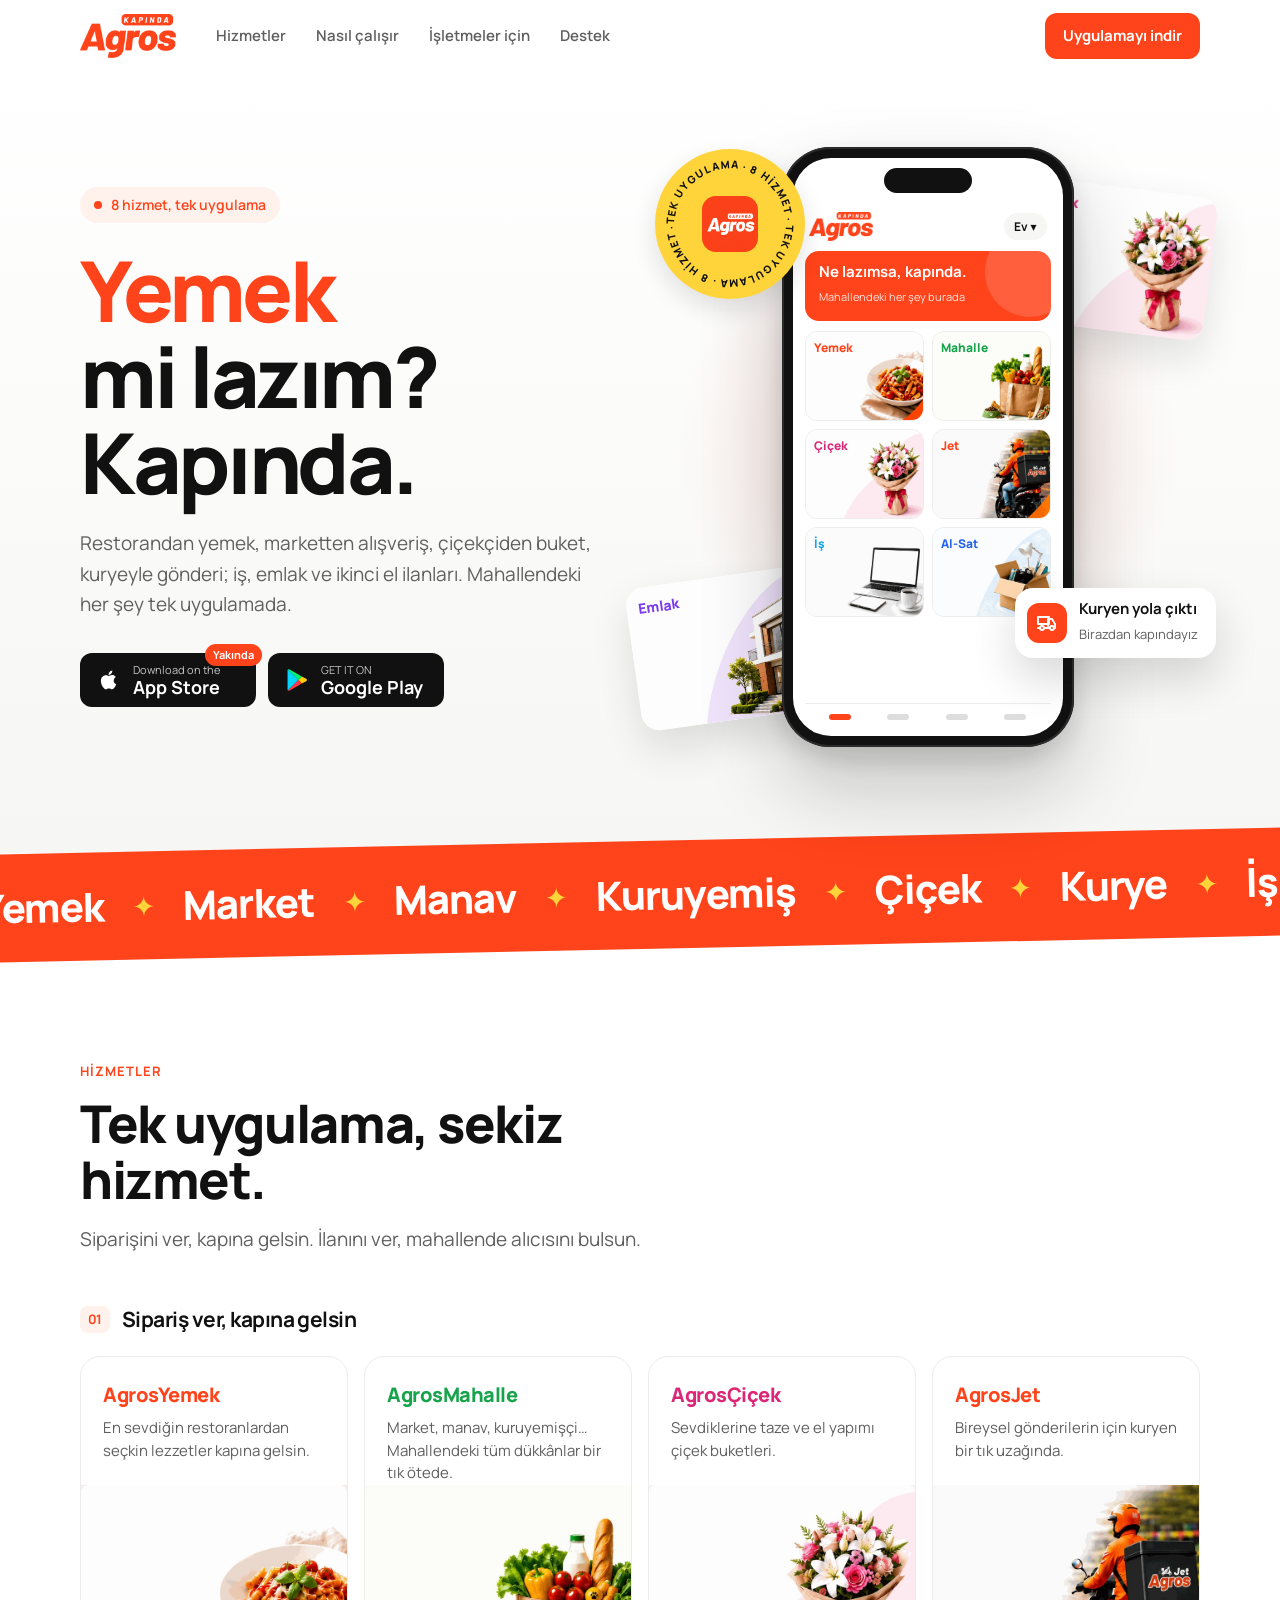
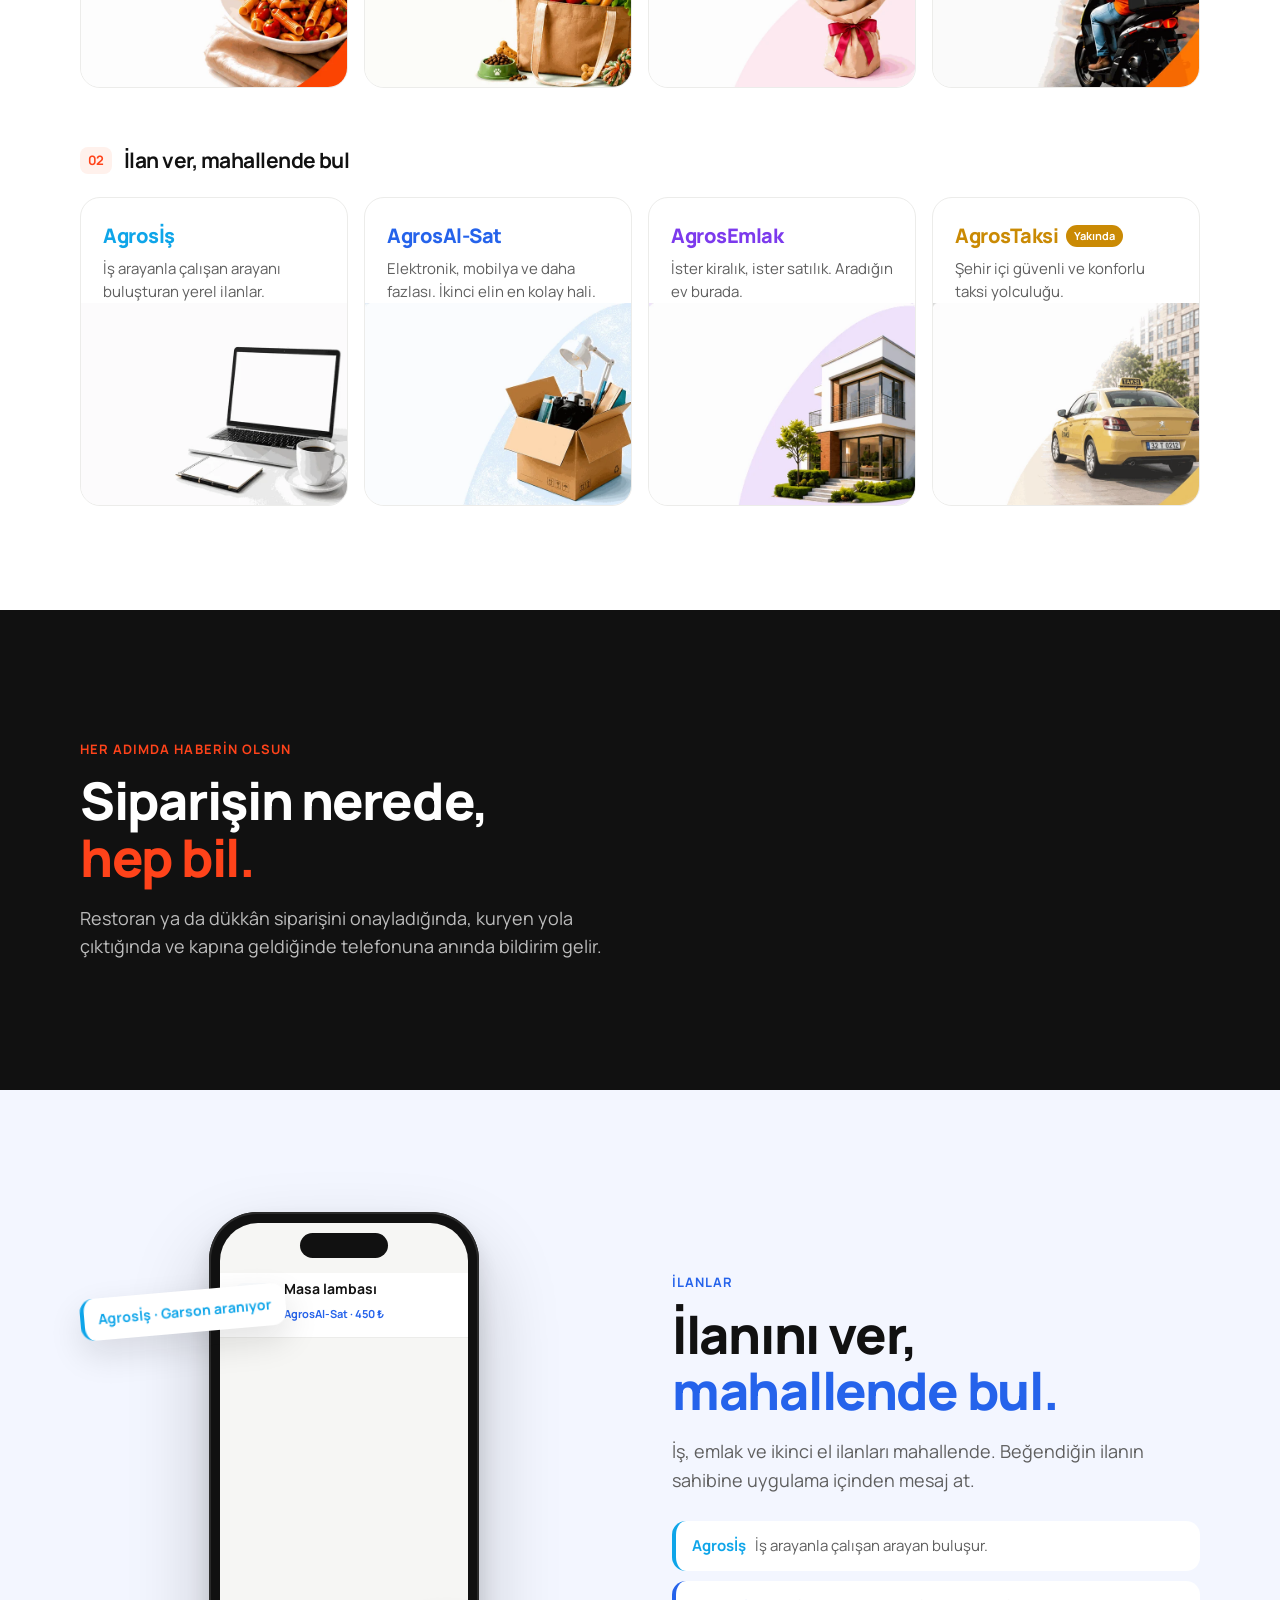
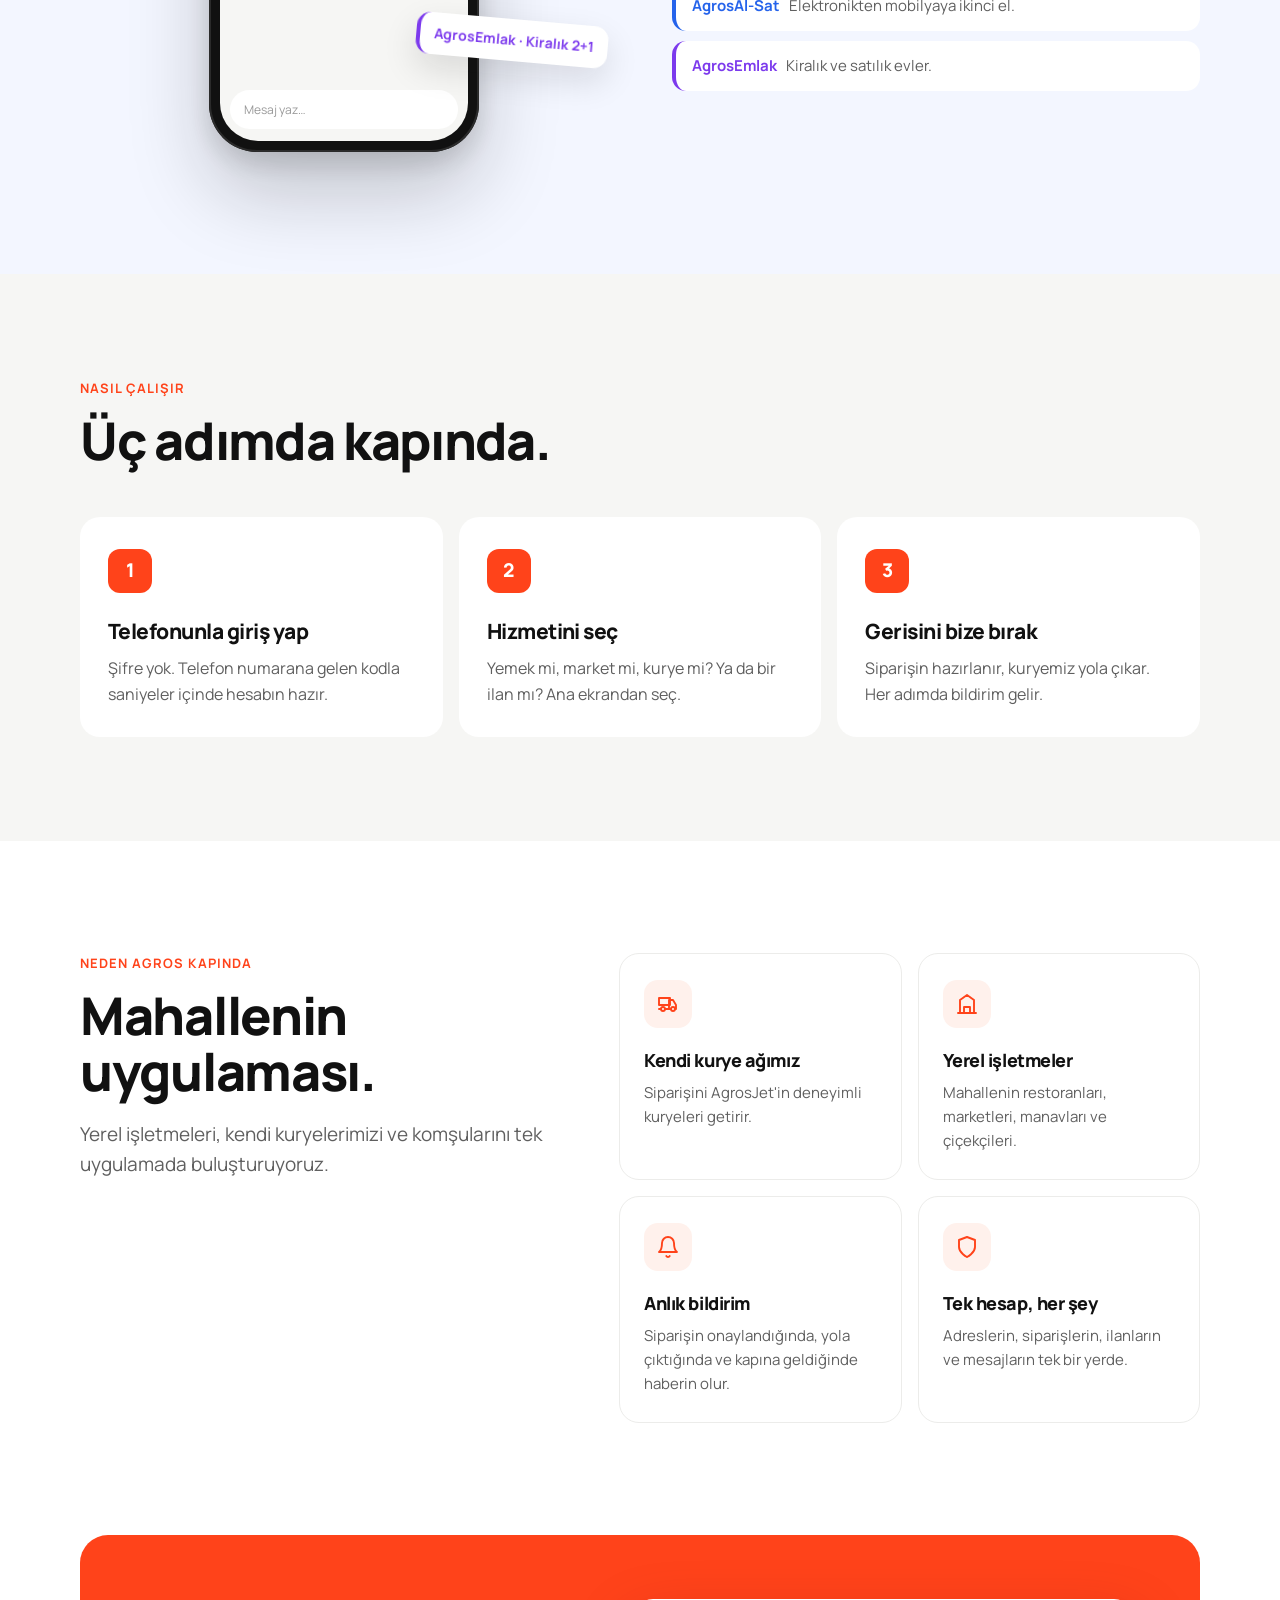
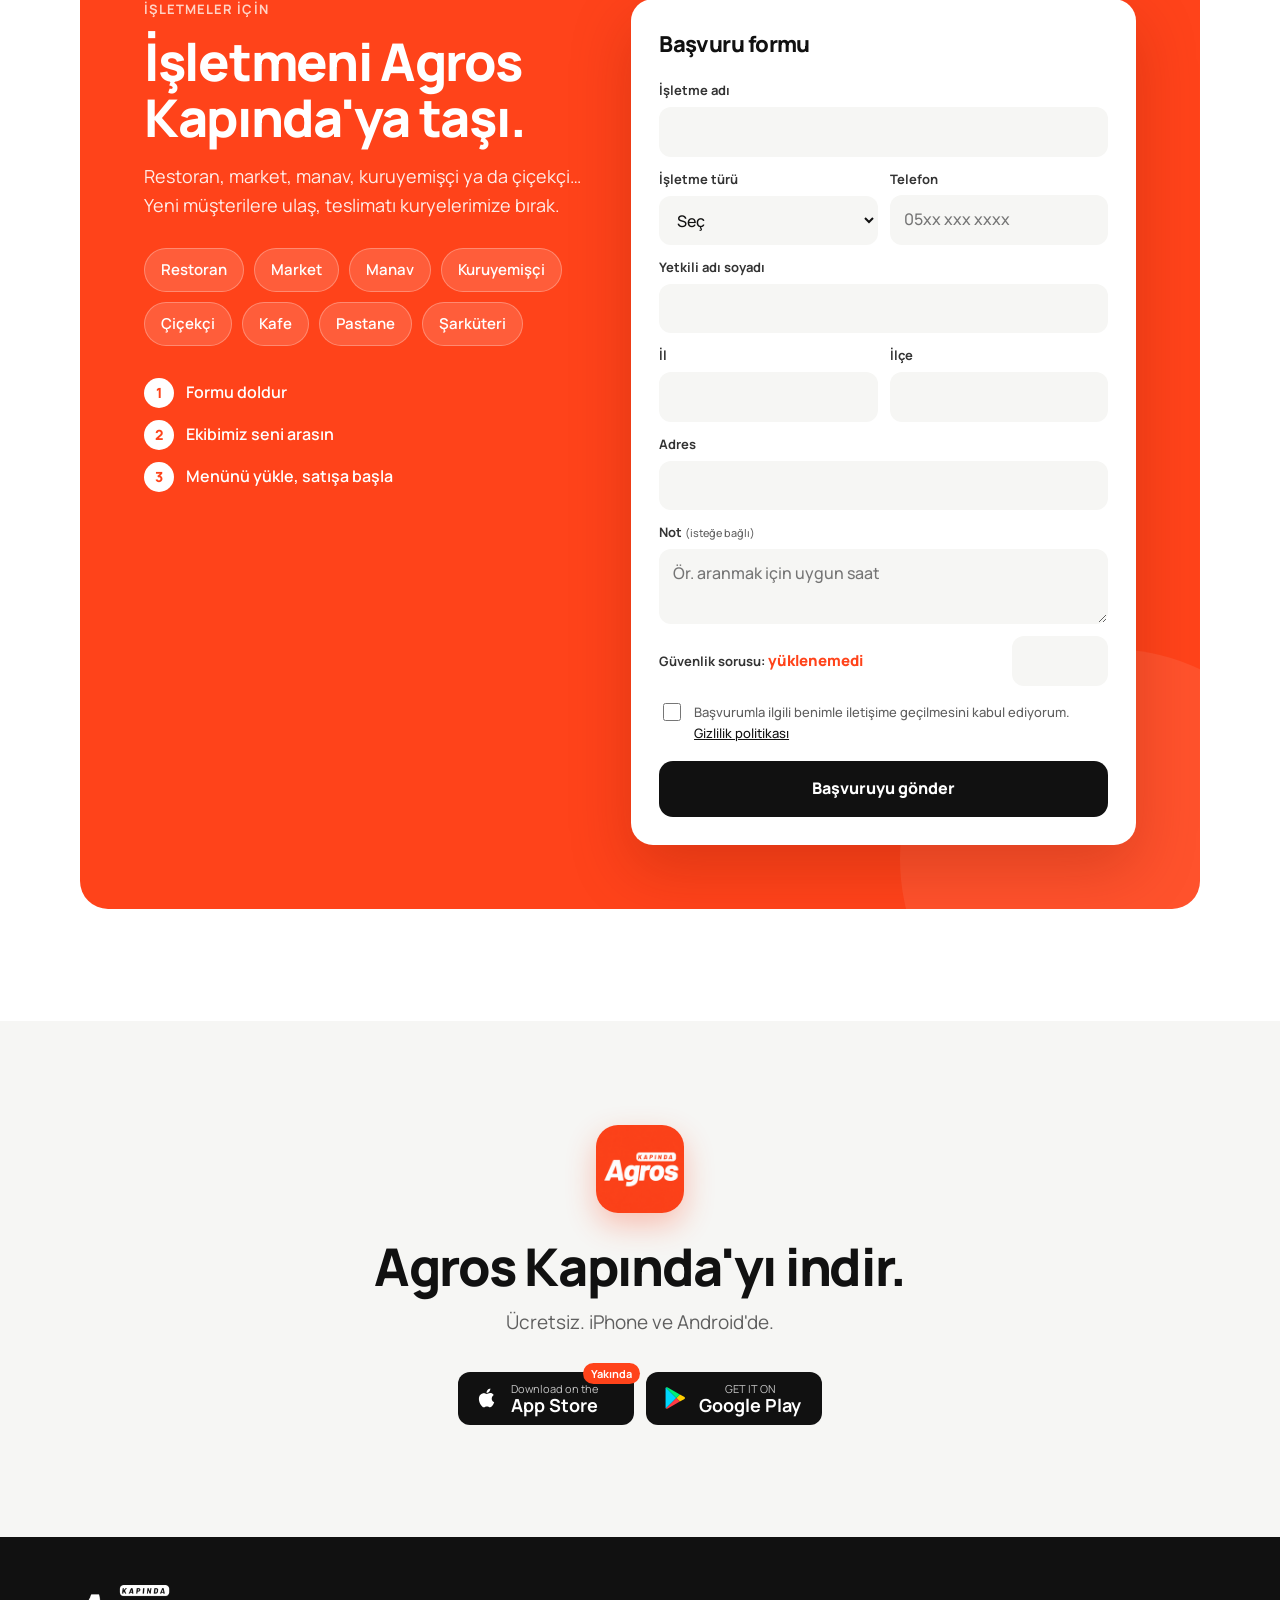
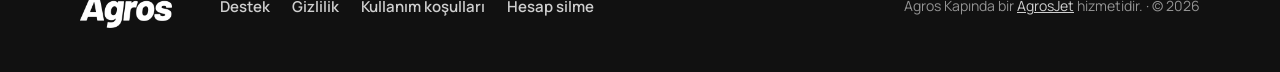
==== commit ffd1565e: "Isletme basvuru formu (AgrosJet.net'e gider; guvenlik sorusu + tuzak alan); destek SSS forma yonlend" ====
--- a/index.html
+++ b/index.html
@@ -275,14 +275,45 @@
         <p class="ust-yazi acik">İşletmeler için</p>
         <h2>İşletmeni Agros Kapında'ya taşı.</h2>
         <p>Restoran, market, manav, kuruyemişçi ya da çiçekçi… Yeni müşterilere ulaş, teslimatı kuryelerimize bırak.</p>
-        <div class="yakinda-satir">
-          <span class="yakinda-rozet">Çok yakında</span>
-          <span>İşletme başvuruları çok yakında bu sayfadan alınacak.</span>
-        </div>
-      </div>
-      <ul class="isletme-turleri" aria-label="İşletme türleri">
-        <li>Restoran</li><li>Market</li><li>Manav</li><li>Kuruyemişçi</li><li>Çiçekçi</li><li>Kafe</li><li>Pastane</li><li>Şarküteri</li>
-      </ul>
+        <ul class="isletme-turleri" aria-label="İşletme türleri">
+          <li>Restoran</li><li>Market</li><li>Manav</li><li>Kuruyemişçi</li><li>Çiçekçi</li><li>Kafe</li><li>Pastane</li><li>Şarküteri</li>
+        </ul>
+        <ol class="basvuru-adim">
+          <li><b>1</b> Formu doldur</li>
+          <li><b>2</b> Ekibimiz seni arasın</li>
+          <li><b>3</b> Menünü yükle, satışa başla</li>
+        </ol>
+      </div>
+
+      <form class="basvuru" id="basvuru" novalidate>
+        <h3>Başvuru formu</h3>
+        <div class="alanlar">
+          <label class="genis">İşletme adı<input name="restaurant_name" required maxlength="120" autocomplete="organization"></label>
+          <label>İşletme türü
+            <select name="business_type" required>
+              <option value="">Seç</option>
+              <option>Restoran</option><option>Kafe</option><option>Pastane</option><option>Market</option>
+              <option>Manav</option><option>Kuruyemiş</option><option>Çiçekçi</option><option>Şarküteri</option><option>Diğer</option>
+            </select>
+          </label>
+          <label>Telefon<input name="phone" type="tel" required maxlength="20" inputmode="tel" autocomplete="tel" placeholder="05xx xxx xxxx"></label>
+          <label class="genis">Yetkili adı soyadı<input name="contact_name" required maxlength="120" autocomplete="name"></label>
+          <label>İl<input name="province" required maxlength="60" autocomplete="address-level1"></label>
+          <label>İlçe<input name="district" required maxlength="60" autocomplete="address-level2"></label>
+          <label class="genis">Adres<input name="address" required maxlength="500" autocomplete="street-address"></label>
+          <label class="genis"><span>Not <small>(isteğe bağlı)</small></span><textarea name="note" rows="2" maxlength="1000" placeholder="Ör. aranmak için uygun saat"></textarea></label>
+          <label class="genis guvenlik"><span>Güvenlik sorusu: <b data-soru>…</b></span><input name="captcha_answer" required inputmode="numeric" maxlength="3" autocomplete="off"></label>
+          <label class="tuzak" aria-hidden="true">Web sitesi<input name="website" tabindex="-1" autocomplete="off"></label>
+        </div>
+        <label class="onay"><input type="checkbox" name="onay" required> <span>Başvurumla ilgili benimle iletişime geçilmesini kabul ediyorum. <a href="https://agrosjet.app/m/privacy" target="_blank" rel="noopener">Gizlilik politikası</a></span></label>
+        <p class="basvuru-mesaj" role="alert" hidden></p>
+        <button type="submit" class="basvuru-gonder">Başvuruyu gönder</button>
+      </form>
+      <div class="basvuru-tamam" id="basvuru-tamam" hidden>
+        <span class="tamam-ikon" aria-hidden="true">✓</span>
+        <h3>Başvurun alındı!</h3>
+        <p>Ekibimiz en kısa sürede seni arayacak.</p>
+      </div>
     </div>
   </section>
 
--- a/style.css
+++ b/style.css
@@ -258,9 +258,47 @@
 }
 .isletme-kart::after { content: ""; position: absolute; right: -120px; bottom: -160px; width: 420px; height: 420px; border-radius: 50%; background: rgba(255,255,255,.08); }
 .isletme-metin p:not(.ust-yazi) { margin-top: 16px; font-size: 18px; color: rgba(255,255,255,.9); max-width: 30em; }
-.yakinda-satir { margin-top: 28px; display: flex; align-items: center; gap: 12px; flex-wrap: wrap; font-size: 15px; font-weight: 500; }
-.yakinda-rozet { background: #fff; color: var(--turuncu); font-weight: 800; font-size: 13px; border-radius: 999px; padding: 6px 12px; }
-.isletme-turleri { display: flex; flex-wrap: wrap; gap: 10px; position: relative; z-index: 1; }
+.isletme-kart { grid-template-columns: 1fr 1.15fr; align-items: start; }
+.isletme-turleri { display: flex; flex-wrap: wrap; gap: 10px; position: relative; z-index: 1; margin-top: 28px; }
+.basvuru-adim { margin-top: 32px; display: grid; gap: 12px; font-weight: 600; font-size: 16px; }
+.basvuru-adim li { display: flex; align-items: center; gap: 12px; }
+.basvuru-adim b { width: 30px; height: 30px; border-radius: 50%; background: #fff; color: var(--turuncu); display: grid; place-items: center; font-size: 14px; font-weight: 800; flex: none; }
+
+.basvuru, .basvuru-tamam {
+  position: relative; z-index: 1; background: #fff; color: var(--yazi); border-radius: 22px;
+  padding: 28px; box-shadow: 0 24px 60px rgba(120, 20, 0, .25);
+}
+.basvuru h3, .basvuru-tamam h3 { font-size: 22px; font-weight: 800; }
+.basvuru .alanlar { margin-top: 18px; display: grid; grid-template-columns: 1fr 1fr; gap: 12px; }
+.basvuru label { display: grid; gap: 6px; font-size: 13px; font-weight: 700; color: #333; min-width: 0; }
+.basvuru label small { font-weight: 500; color: var(--yazi-soluk); }
+.basvuru .genis { grid-column: 1 / -1; }
+.basvuru input, .basvuru select, .basvuru textarea {
+  font: inherit; font-size: 16px; font-weight: 500; color: var(--yazi); width: 100%;
+  background: var(--zemin-gri); border: 1.5px solid transparent; border-radius: 12px; padding: 11px 13px;
+  transition: border-color .15s, background .15s;
+}
+.basvuru textarea { resize: vertical; min-height: 64px; }
+.basvuru input:focus, .basvuru select:focus, .basvuru textarea:focus { outline: none; border-color: var(--turuncu); background: #fff; }
+.basvuru .hatali { border-color: #D92D20; background: #FFF5F4; }
+.basvuru .guvenlik { grid-template-columns: 1fr 96px; align-items: center; }
+.basvuru .guvenlik b { color: var(--turuncu); font-weight: 800; font-size: 15px; white-space: nowrap; }
+.basvuru .tuzak { position: absolute; left: -9999px; width: 1px; height: 1px; overflow: hidden; }
+.basvuru .onay { margin-top: 16px; display: flex; gap: 10px; align-items: flex-start; font-weight: 500; font-size: 13px; color: var(--yazi-soluk); }
+.basvuru .onay input { width: 18px; height: 18px; margin-top: 1px; accent-color: var(--turuncu); flex: none; padding: 0; }
+.basvuru .onay a { color: var(--yazi); text-decoration: underline; }
+.basvuru-mesaj { margin-top: 14px; font-size: 14px; font-weight: 600; color: #B42318; background: #FEF3F2; border-radius: 10px; padding: 10px 12px; }
+.basvuru-gonder {
+  margin-top: 18px; width: 100%; border: 0; cursor: pointer; font: inherit; font-weight: 800; font-size: 16px;
+  background: var(--koyu); color: #fff; border-radius: 14px; padding: 15px; transition: transform .15s, background .15s;
+}
+.basvuru-gonder:hover { background: var(--turuncu-koyu); }
+.basvuru-gonder:active { transform: scale(.98); }
+.basvuru-gonder:disabled { opacity: .6; cursor: wait; }
+.basvuru-tamam { text-align: center; padding: 56px 28px; align-self: center; }
+.basvuru-tamam p { margin-top: 8px; color: var(--yazi-soluk); }
+.tamam-ikon { width: 64px; height: 64px; border-radius: 50%; background: var(--turuncu); color: #fff; display: inline-grid; place-items: center; font-size: 32px; font-weight: 800; margin-bottom: 16px; animation: tamam .5s cubic-bezier(.3,1.6,.5,1); }
+@keyframes tamam { from { transform: scale(0); } }
 .isletme-turleri li { background: rgba(255,255,255,.14); border: 1px solid rgba(255,255,255,.28); border-radius: 999px; padding: 9px 16px; font-weight: 600; font-size: 15px; }
 
 /* ───────── İndir ───────── */
@@ -295,6 +333,7 @@
   .giris-ic { grid-template-columns: 1fr; gap: 48px; }
   .adimlar { grid-template-columns: 1fr; }
   .isletme-kart { grid-template-columns: 1fr; padding: 44px 26px; gap: 30px; border-radius: 24px; }
+  .basvuru { padding: 22px 18px; }
   .hizmetler, .neden { padding: 80px 0; }
   .nasil, .indir { padding: 80px 0; }
   .isletmeler { padding-bottom: 80px; }
@@ -373,3 +412,5 @@
   .sss-cevap { padding: 0 18px 18px; font-size: 15px; }
   .alt-ic img { margin-right: 0; }
 }
+.ipucu a, .yedek-iletisim a { color: var(--turuncu); font-weight: 600; }
+.yedek-iletisim { margin-top: 26px !important; font-size: 15px !important; }
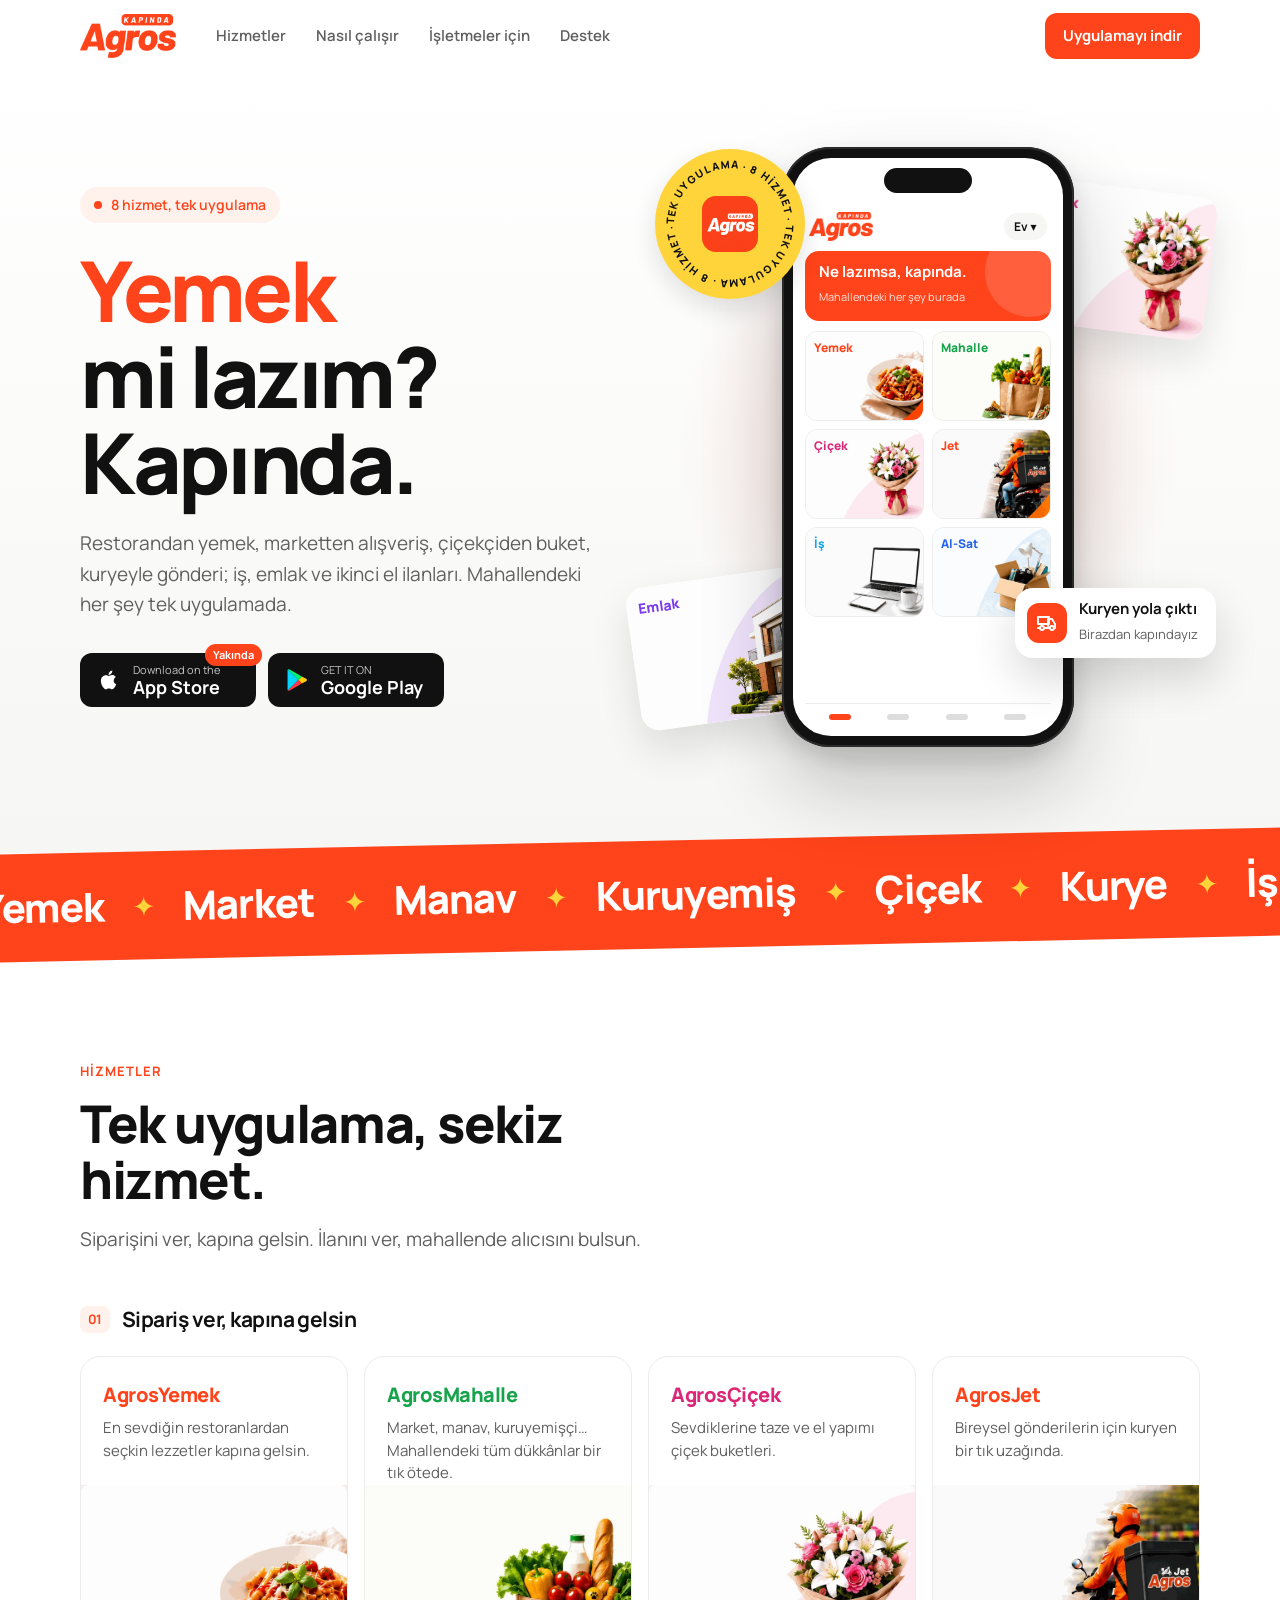
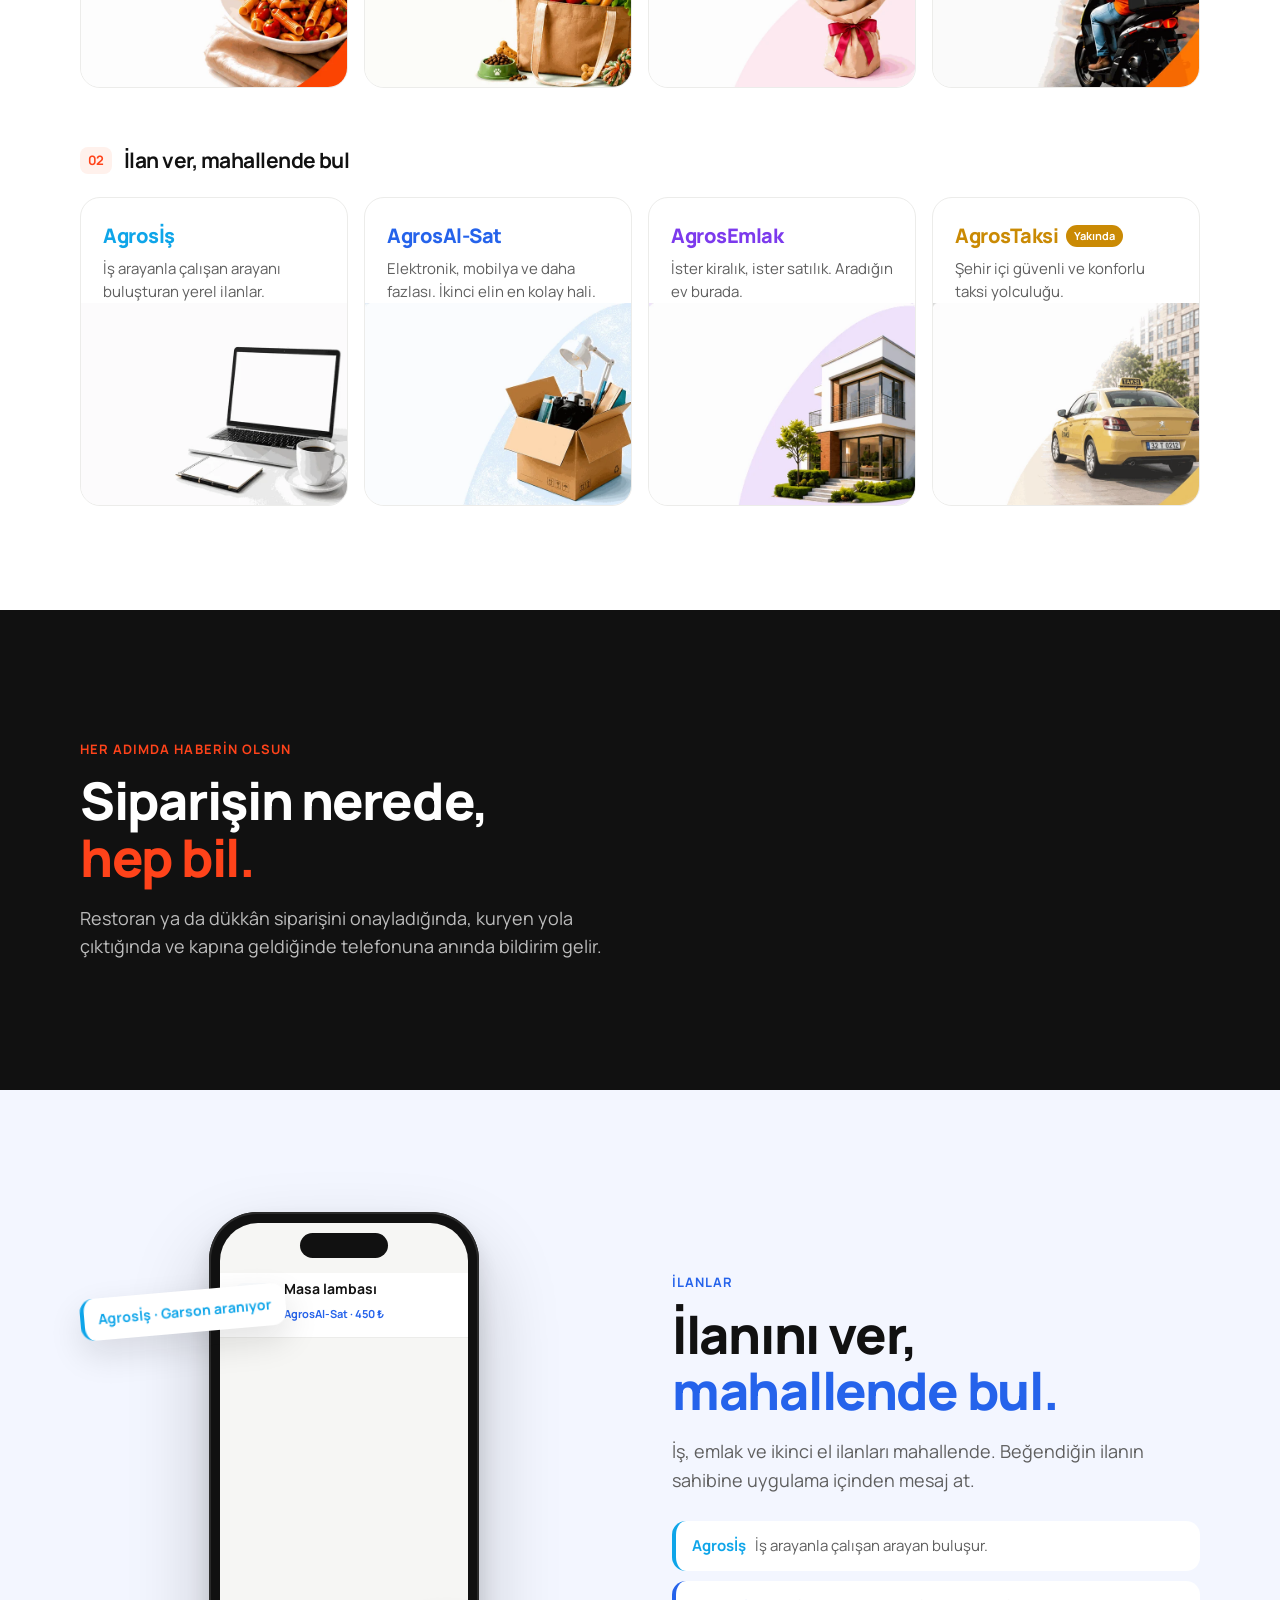
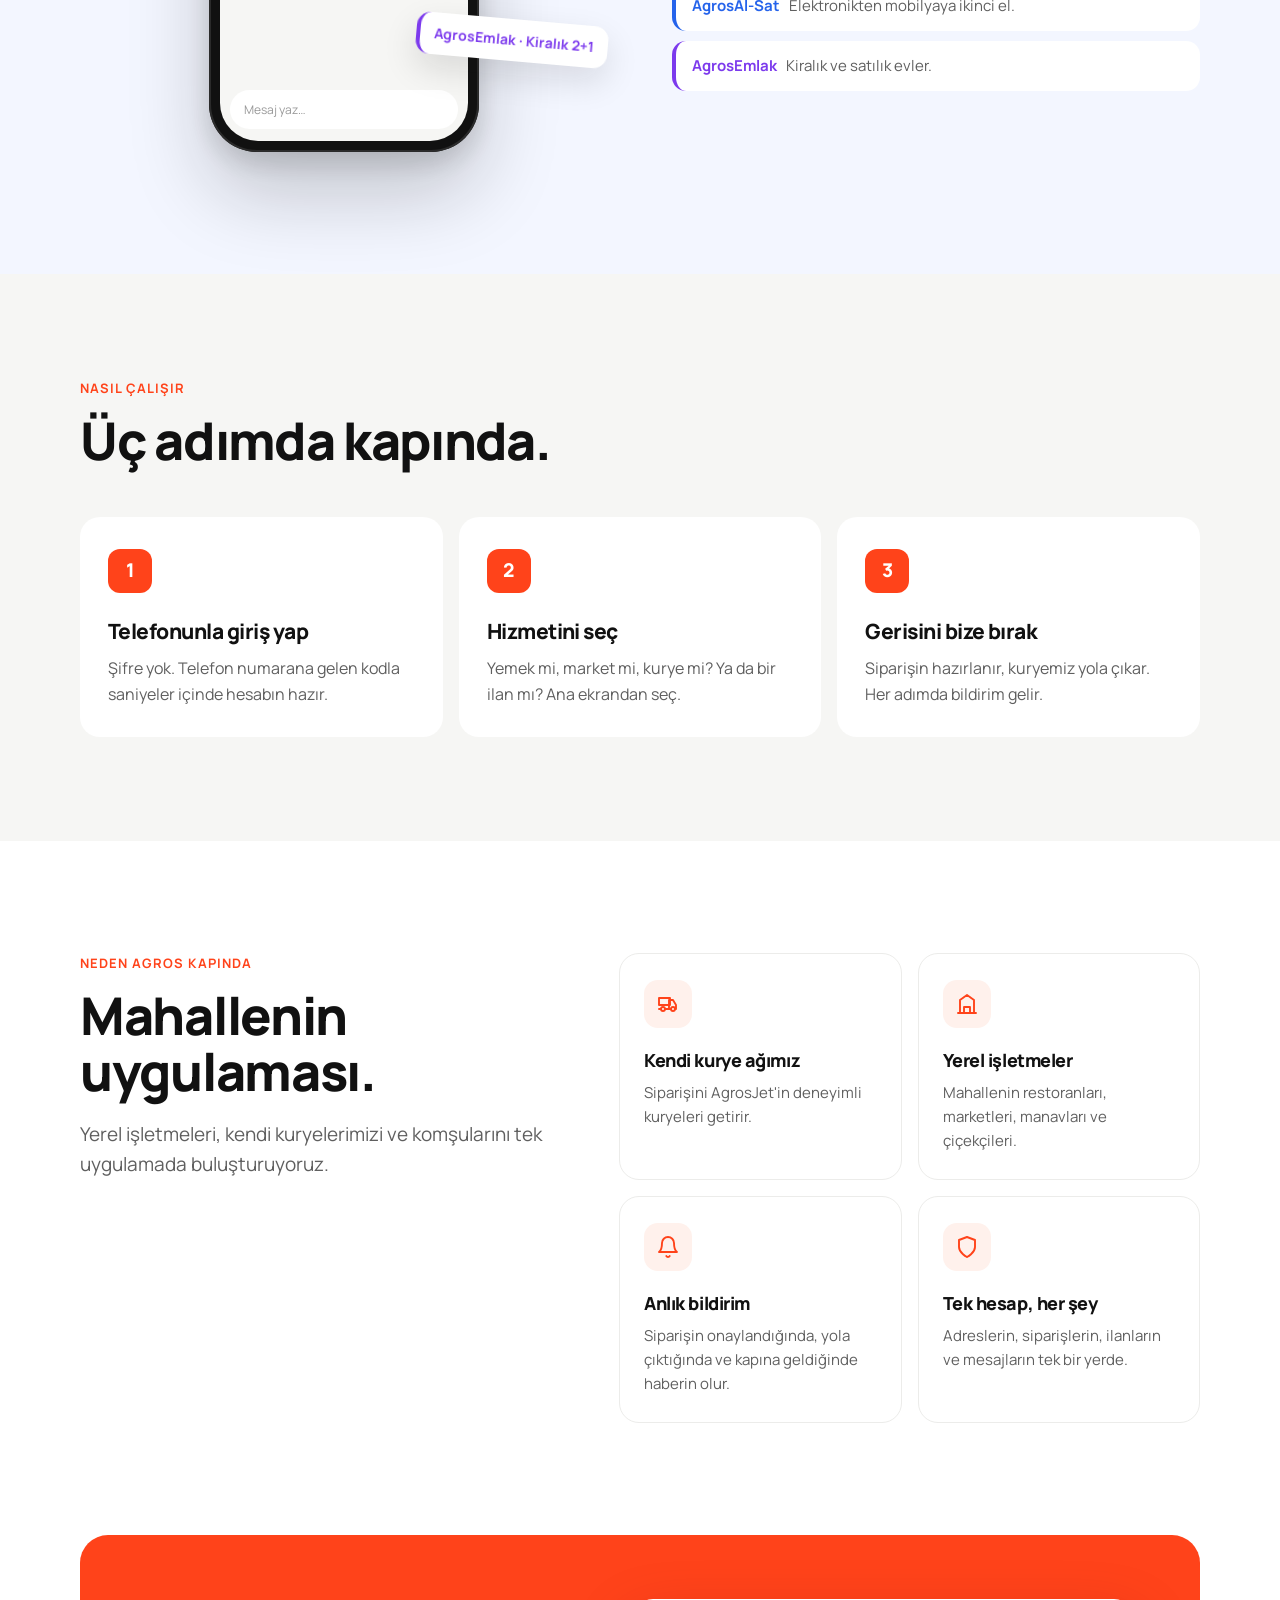
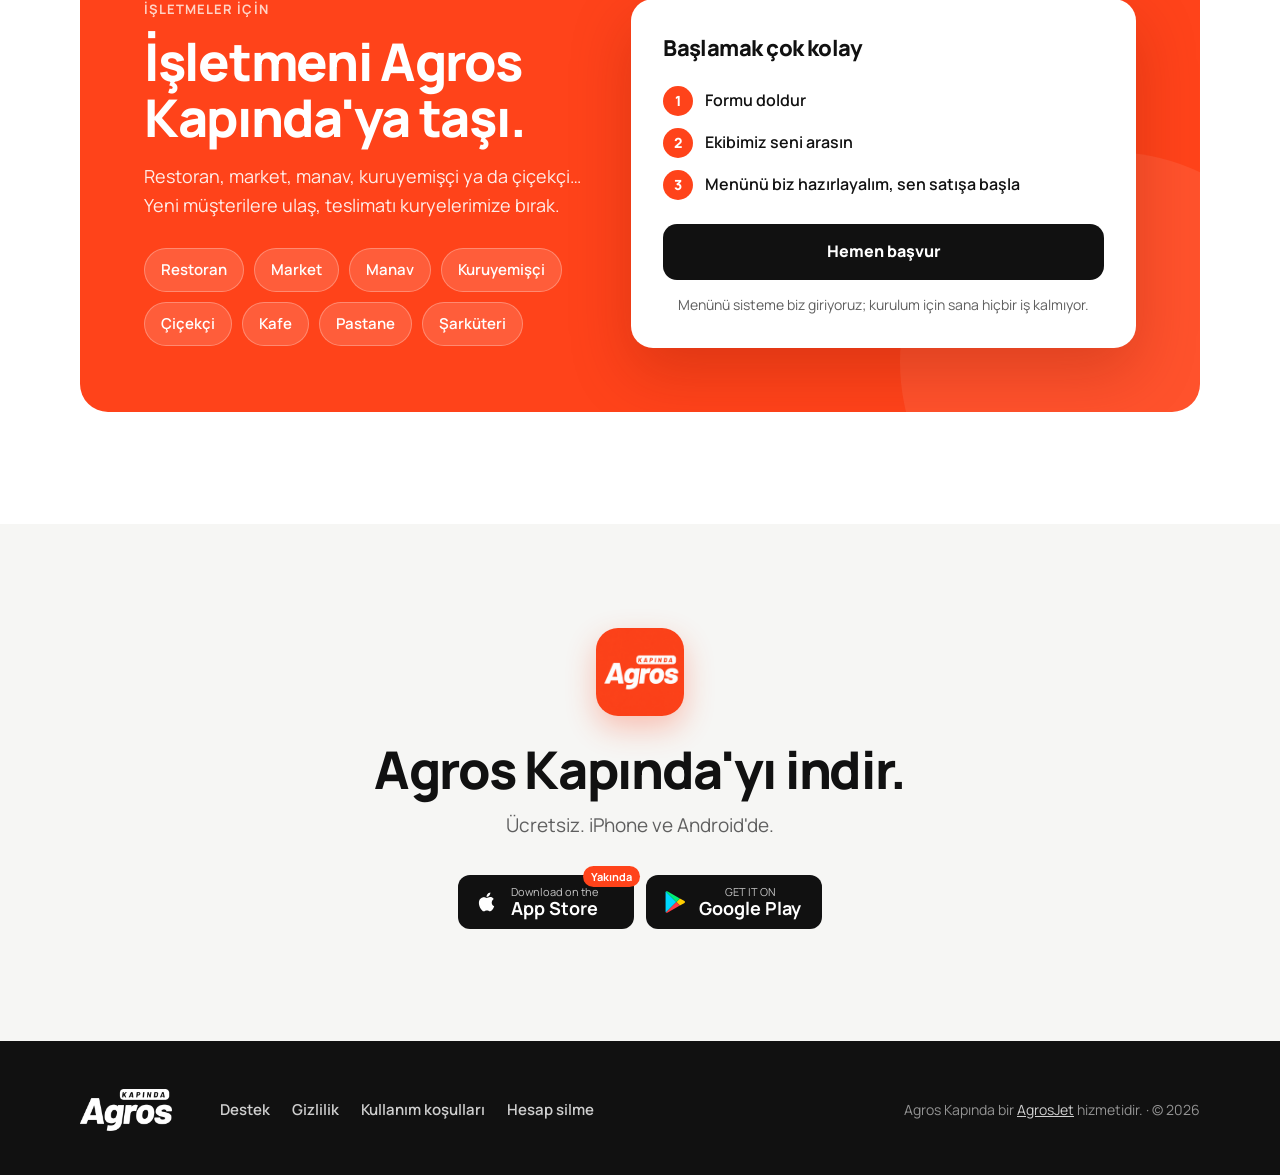
==== commit 1897e65e: "Isletme basvurusu ayri sayfa (/isletme, dogrudan paylasilabilir); ana sayfada adimlar + Hemen basvur" ====
--- a/index.html
+++ b/index.html
@@ -36,7 +36,7 @@
     <nav class="ust-menu" aria-label="Ana menü">
       <a href="#hizmetler">Hizmetler</a>
       <a href="#nasil">Nasıl çalışır</a>
-      <a href="#isletmeler">İşletmeler için</a>
+      <a href="/isletme">İşletmeler için</a>
       <a href="/destek">Destek</a>
     </nav>
     <a href="#indir" class="dugme dugme-turuncu ust-dugme">Uygulamayı indir</a>
@@ -278,41 +278,16 @@
         <ul class="isletme-turleri" aria-label="İşletme türleri">
           <li>Restoran</li><li>Market</li><li>Manav</li><li>Kuruyemişçi</li><li>Çiçekçi</li><li>Kafe</li><li>Pastane</li><li>Şarküteri</li>
         </ul>
+      </div>
+      <div class="basvuru-cta">
+        <h3>Başlamak çok kolay</h3>
         <ol class="basvuru-adim">
           <li><b>1</b> Formu doldur</li>
           <li><b>2</b> Ekibimiz seni arasın</li>
-          <li><b>3</b> Menünü yükle, satışa başla</li>
+          <li><b>3</b> Menünü biz hazırlayalım, sen satışa başla</li>
         </ol>
-      </div>
-
-      <form class="basvuru" id="basvuru" novalidate>
-        <h3>Başvuru formu</h3>
-        <div class="alanlar">
-          <label class="genis">İşletme adı<input name="restaurant_name" required maxlength="120" autocomplete="organization"></label>
-          <label>İşletme türü
-            <select name="business_type" required>
-              <option value="">Seç</option>
-              <option>Restoran</option><option>Kafe</option><option>Pastane</option><option>Market</option>
-              <option>Manav</option><option>Kuruyemiş</option><option>Çiçekçi</option><option>Şarküteri</option><option>Diğer</option>
-            </select>
-          </label>
-          <label>Telefon<input name="phone" type="tel" required maxlength="20" inputmode="tel" autocomplete="tel" placeholder="05xx xxx xxxx"></label>
-          <label class="genis">Yetkili adı soyadı<input name="contact_name" required maxlength="120" autocomplete="name"></label>
-          <label>İl<input name="province" required maxlength="60" autocomplete="address-level1"></label>
-          <label>İlçe<input name="district" required maxlength="60" autocomplete="address-level2"></label>
-          <label class="genis">Adres<input name="address" required maxlength="500" autocomplete="street-address"></label>
-          <label class="genis"><span>Not <small>(isteğe bağlı)</small></span><textarea name="note" rows="2" maxlength="1000" placeholder="Ör. aranmak için uygun saat"></textarea></label>
-          <label class="genis guvenlik"><span>Güvenlik sorusu: <b data-soru>…</b></span><input name="captcha_answer" required inputmode="numeric" maxlength="3" autocomplete="off"></label>
-          <label class="tuzak" aria-hidden="true">Web sitesi<input name="website" tabindex="-1" autocomplete="off"></label>
-        </div>
-        <label class="onay"><input type="checkbox" name="onay" required> <span>Başvurumla ilgili benimle iletişime geçilmesini kabul ediyorum. <a href="https://agrosjet.app/m/privacy" target="_blank" rel="noopener">Gizlilik politikası</a></span></label>
-        <p class="basvuru-mesaj" role="alert" hidden></p>
-        <button type="submit" class="basvuru-gonder">Başvuruyu gönder</button>
-      </form>
-      <div class="basvuru-tamam" id="basvuru-tamam" hidden>
-        <span class="tamam-ikon" aria-hidden="true">✓</span>
-        <h3>Başvurun alındı!</h3>
-        <p>Ekibimiz en kısa sürede seni arayacak.</p>
+        <a href="/isletme" class="basvuru-gonder">Hemen başvur</a>
+        <p>Menünü sisteme biz giriyoruz; kurulum için sana hiçbir iş kalmıyor.</p>
       </div>
     </div>
   </section>
--- a/style.css
+++ b/style.css
@@ -296,6 +296,17 @@
 .basvuru-gonder:active { transform: scale(.98); }
 .basvuru-gonder:disabled { opacity: .6; cursor: wait; }
 .basvuru-tamam { text-align: center; padding: 56px 28px; align-self: center; }
+.isletme-sayfa { padding-top: 40px; }
+.isletme-sayfa h1 { font-size: clamp(34px, 4.6vw, 56px); line-height: 1.06; font-weight: 800; }
+.basvuru-cta {
+  position: relative; z-index: 1; background: #fff; color: var(--yazi); border-radius: 22px;
+  padding: 32px; box-shadow: 0 24px 60px rgba(120, 20, 0, .25); align-self: center;
+}
+.basvuru-cta h3 { font-size: 22px; font-weight: 800; }
+.basvuru-cta .basvuru-adim { margin-top: 20px; }
+.basvuru-cta .basvuru-adim b { background: var(--turuncu); color: #fff; }
+.basvuru-cta .basvuru-gonder { display: block; text-align: center; margin-top: 24px; text-decoration: none; }
+.basvuru-cta p { margin-top: 14px; font-size: 14px; color: var(--yazi-soluk); text-align: center; }
 .basvuru-tamam p { margin-top: 8px; color: var(--yazi-soluk); }
 .tamam-ikon { width: 64px; height: 64px; border-radius: 50%; background: var(--turuncu); color: #fff; display: inline-grid; place-items: center; font-size: 32px; font-weight: 800; margin-bottom: 16px; animation: tamam .5s cubic-bezier(.3,1.6,.5,1); }
 @keyframes tamam { from { transform: scale(0); } }
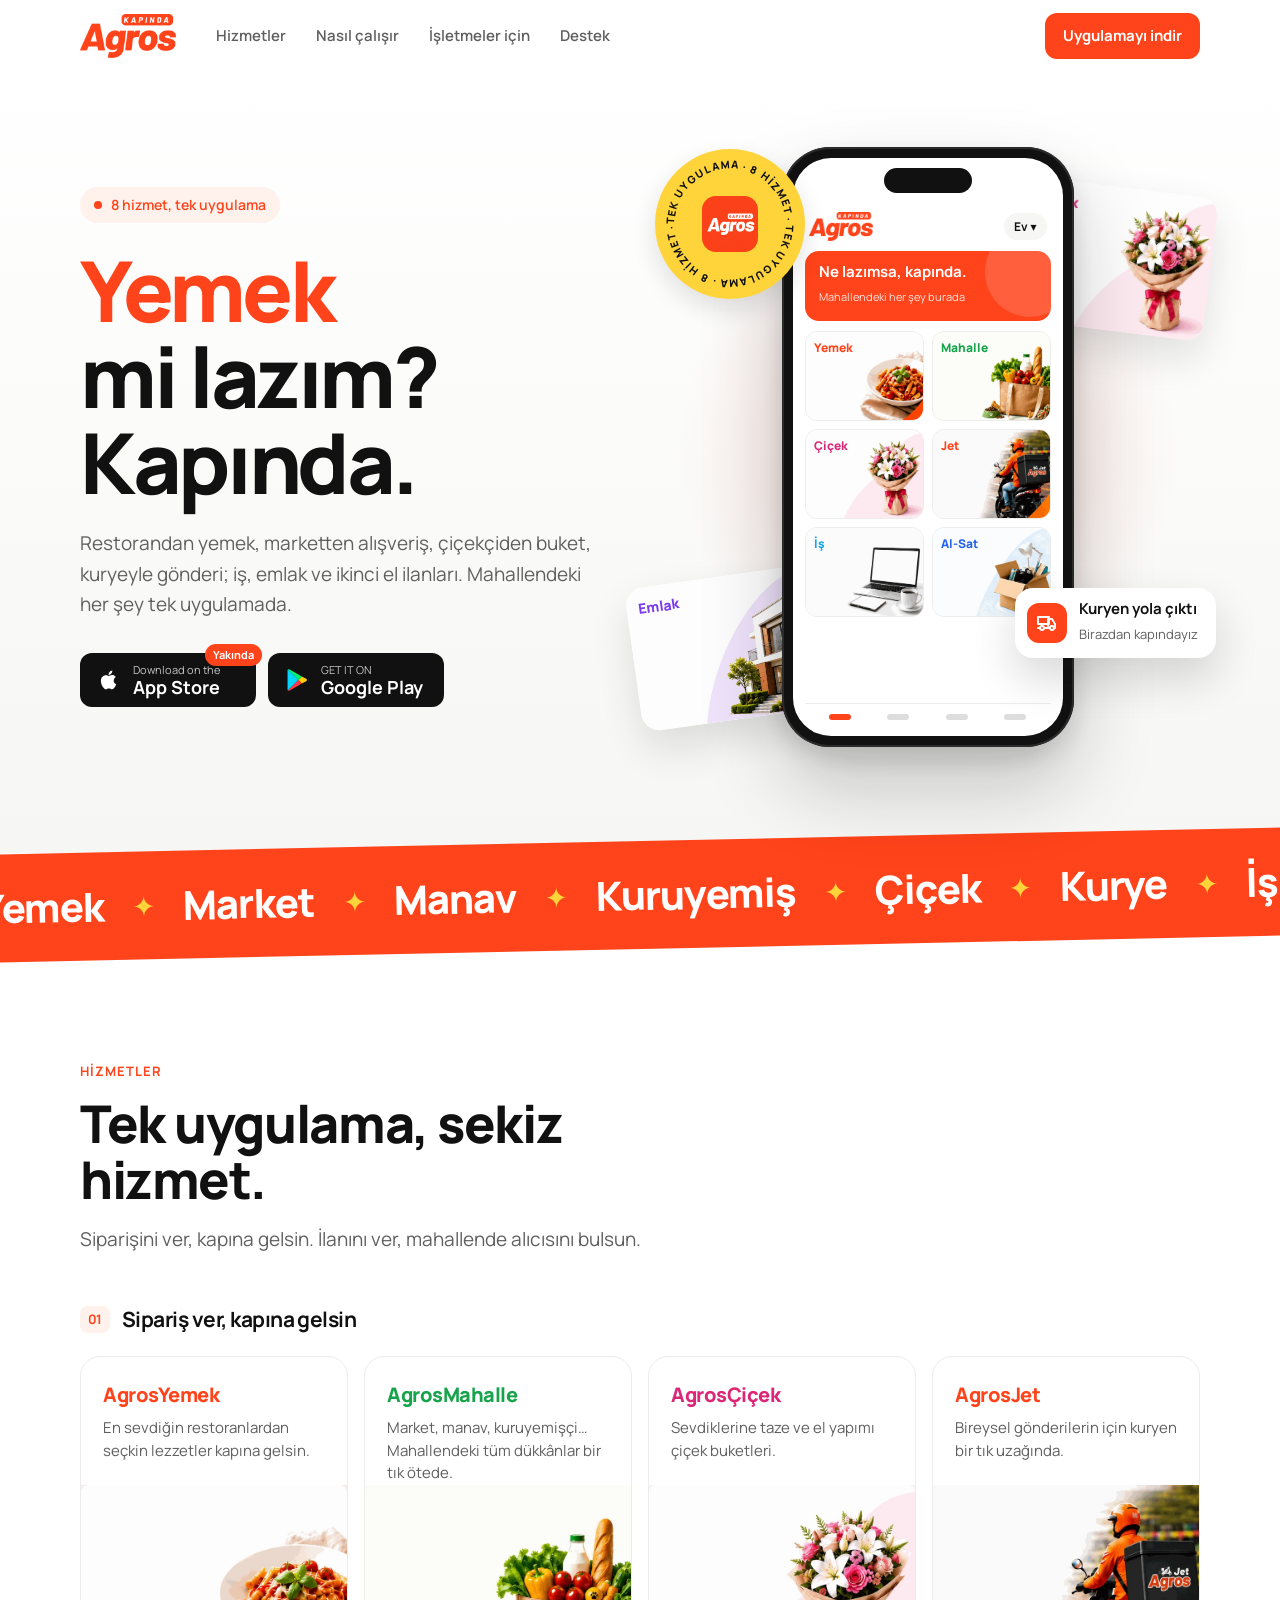
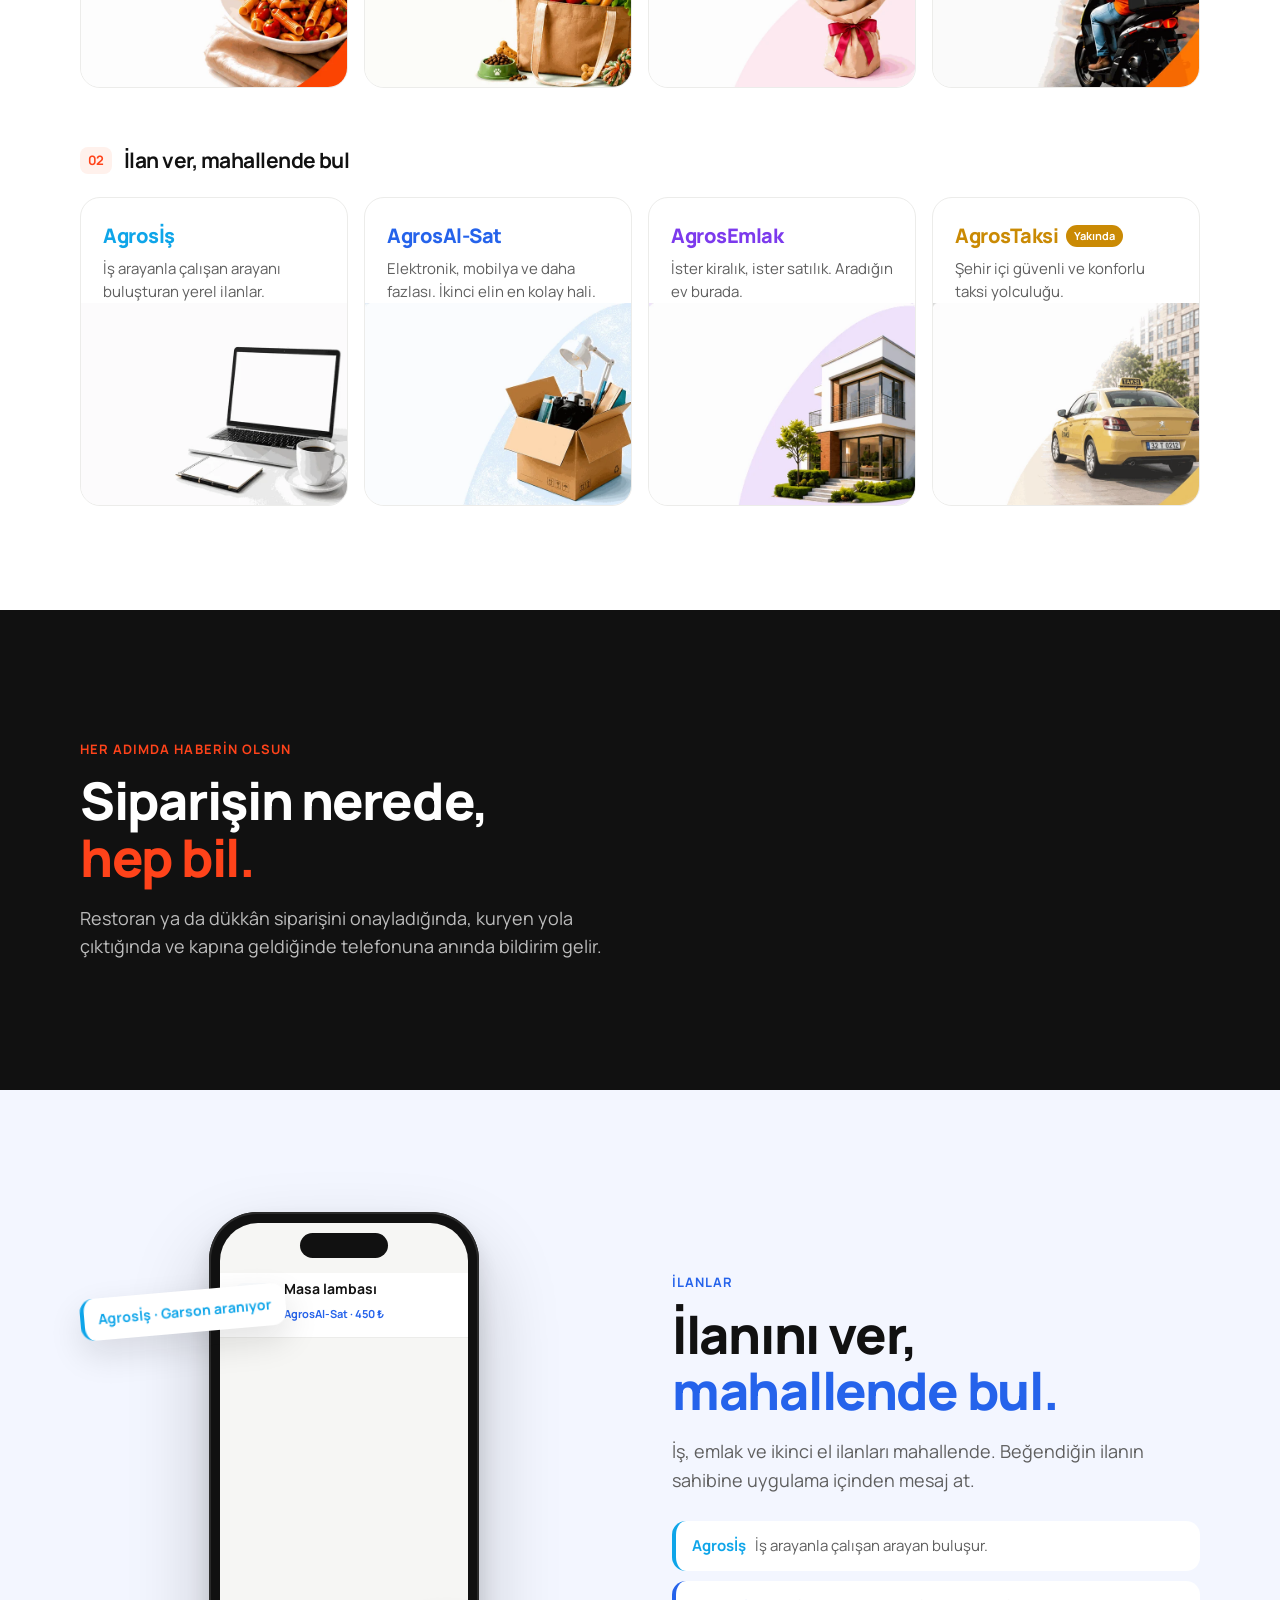
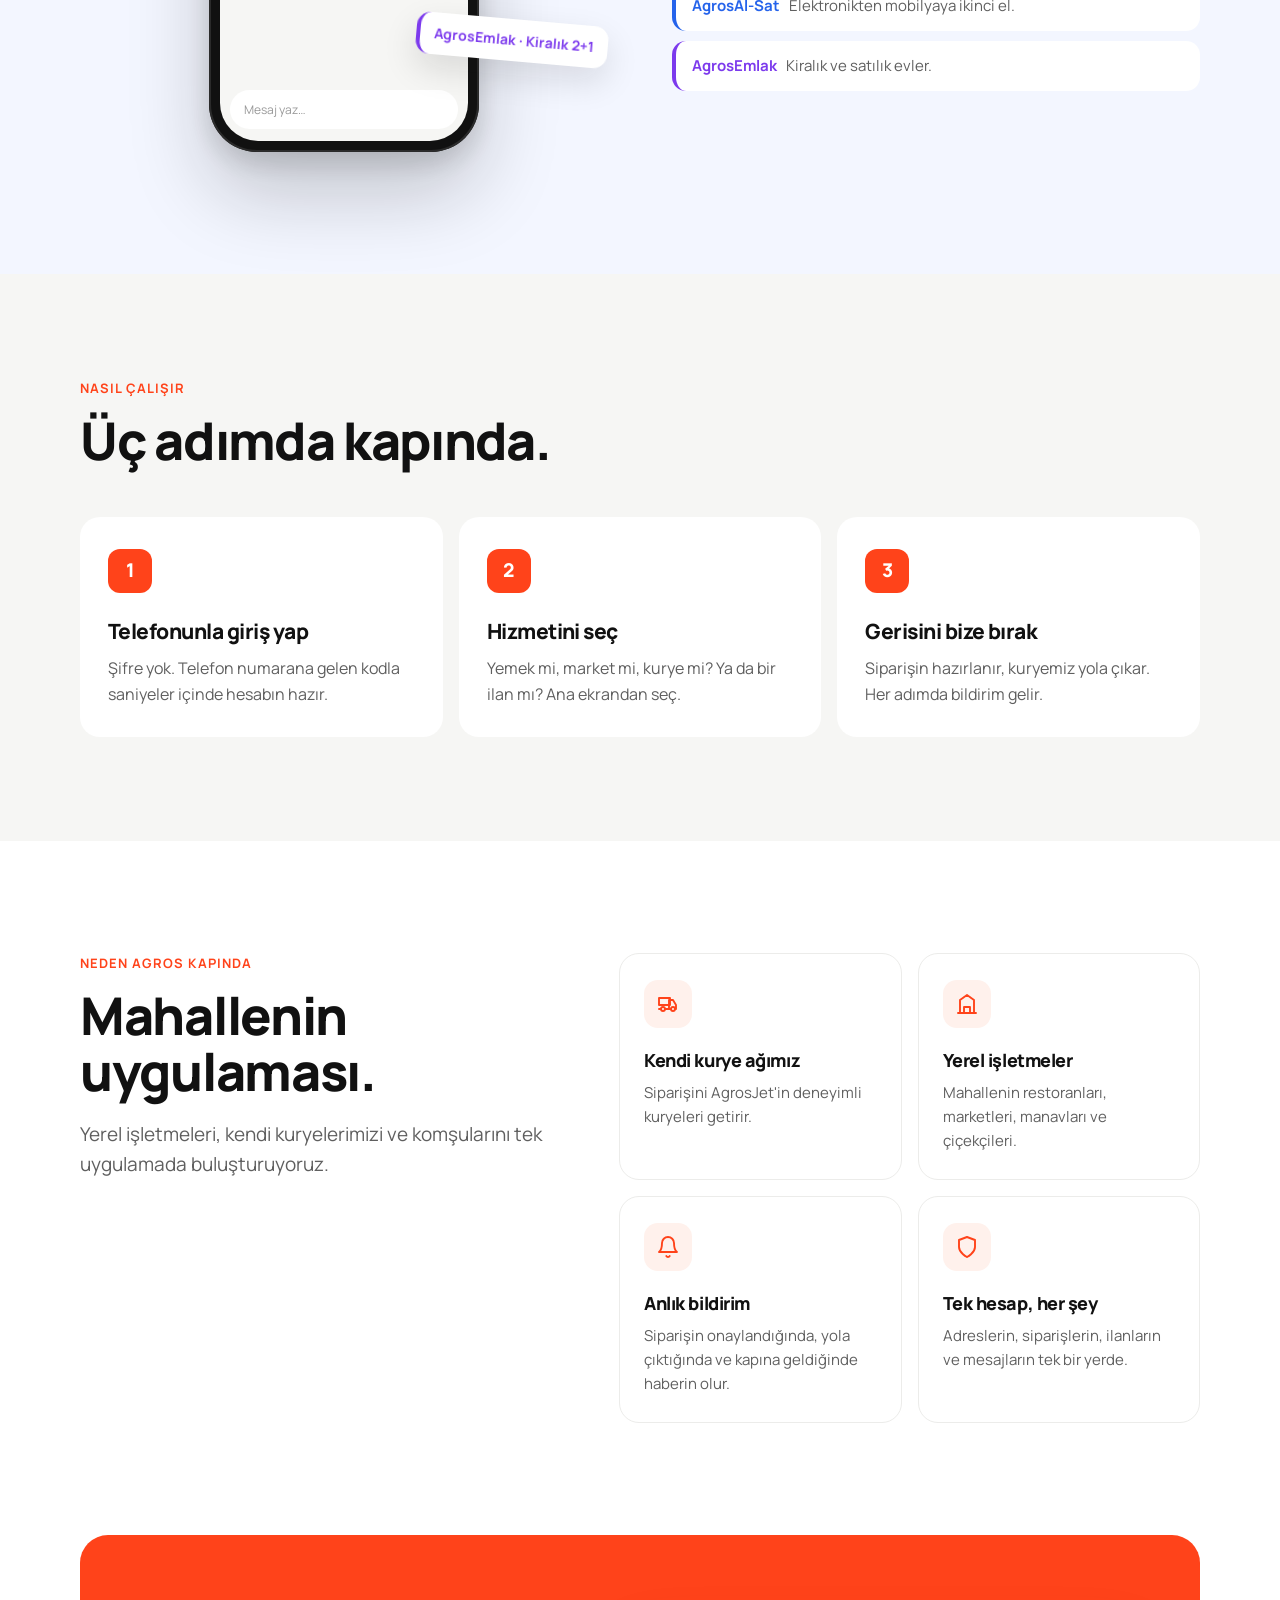
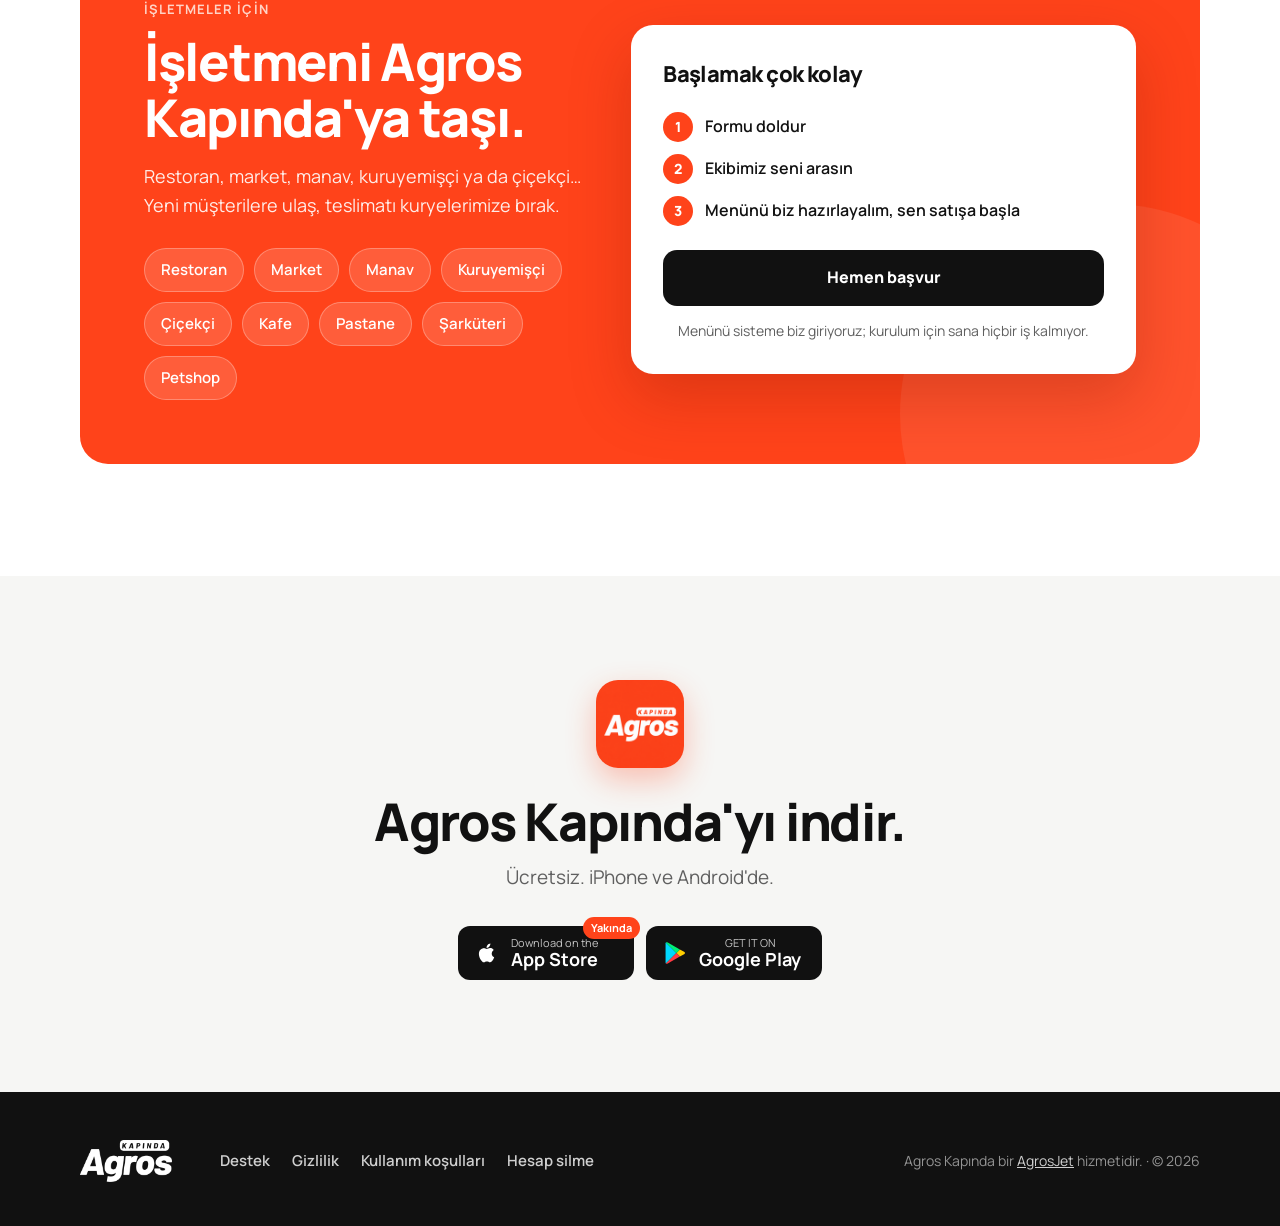
==== commit 217dfabb: "Isletme turlerine Petshop (form + etiketler) Co-Authored-By: Claude Opus 5.5 <noreply@anthropic.com>" ====
--- a/index.html
+++ b/index.html
@@ -36,7 +36,7 @@
     <nav class="ust-menu" aria-label="Ana menü">
       <a href="#hizmetler">Hizmetler</a>
       <a href="#nasil">Nasıl çalışır</a>
-      <a href="/isletme">İşletmeler için</a>
+      <a href="/isletme-basvuru">İşletmeler için</a>
       <a href="/destek">Destek</a>
     </nav>
     <a href="#indir" class="dugme dugme-turuncu ust-dugme">Uygulamayı indir</a>
@@ -276,7 +276,7 @@
         <h2>İşletmeni Agros Kapında'ya taşı.</h2>
         <p>Restoran, market, manav, kuruyemişçi ya da çiçekçi… Yeni müşterilere ulaş, teslimatı kuryelerimize bırak.</p>
         <ul class="isletme-turleri" aria-label="İşletme türleri">
-          <li>Restoran</li><li>Market</li><li>Manav</li><li>Kuruyemişçi</li><li>Çiçekçi</li><li>Kafe</li><li>Pastane</li><li>Şarküteri</li>
+          <li>Restoran</li><li>Market</li><li>Manav</li><li>Kuruyemişçi</li><li>Çiçekçi</li><li>Kafe</li><li>Pastane</li><li>Şarküteri</li><li>Petshop</li>
         </ul>
       </div>
       <div class="basvuru-cta">
@@ -286,7 +286,7 @@
           <li><b>2</b> Ekibimiz seni arasın</li>
           <li><b>3</b> Menünü biz hazırlayalım, sen satışa başla</li>
         </ol>
-        <a href="/isletme" class="basvuru-gonder">Hemen başvur</a>
+        <a href="/isletme-basvuru" class="basvuru-gonder">Hemen başvur</a>
         <p>Menünü sisteme biz giriyoruz; kurulum için sana hiçbir iş kalmıyor.</p>
       </div>
     </div>
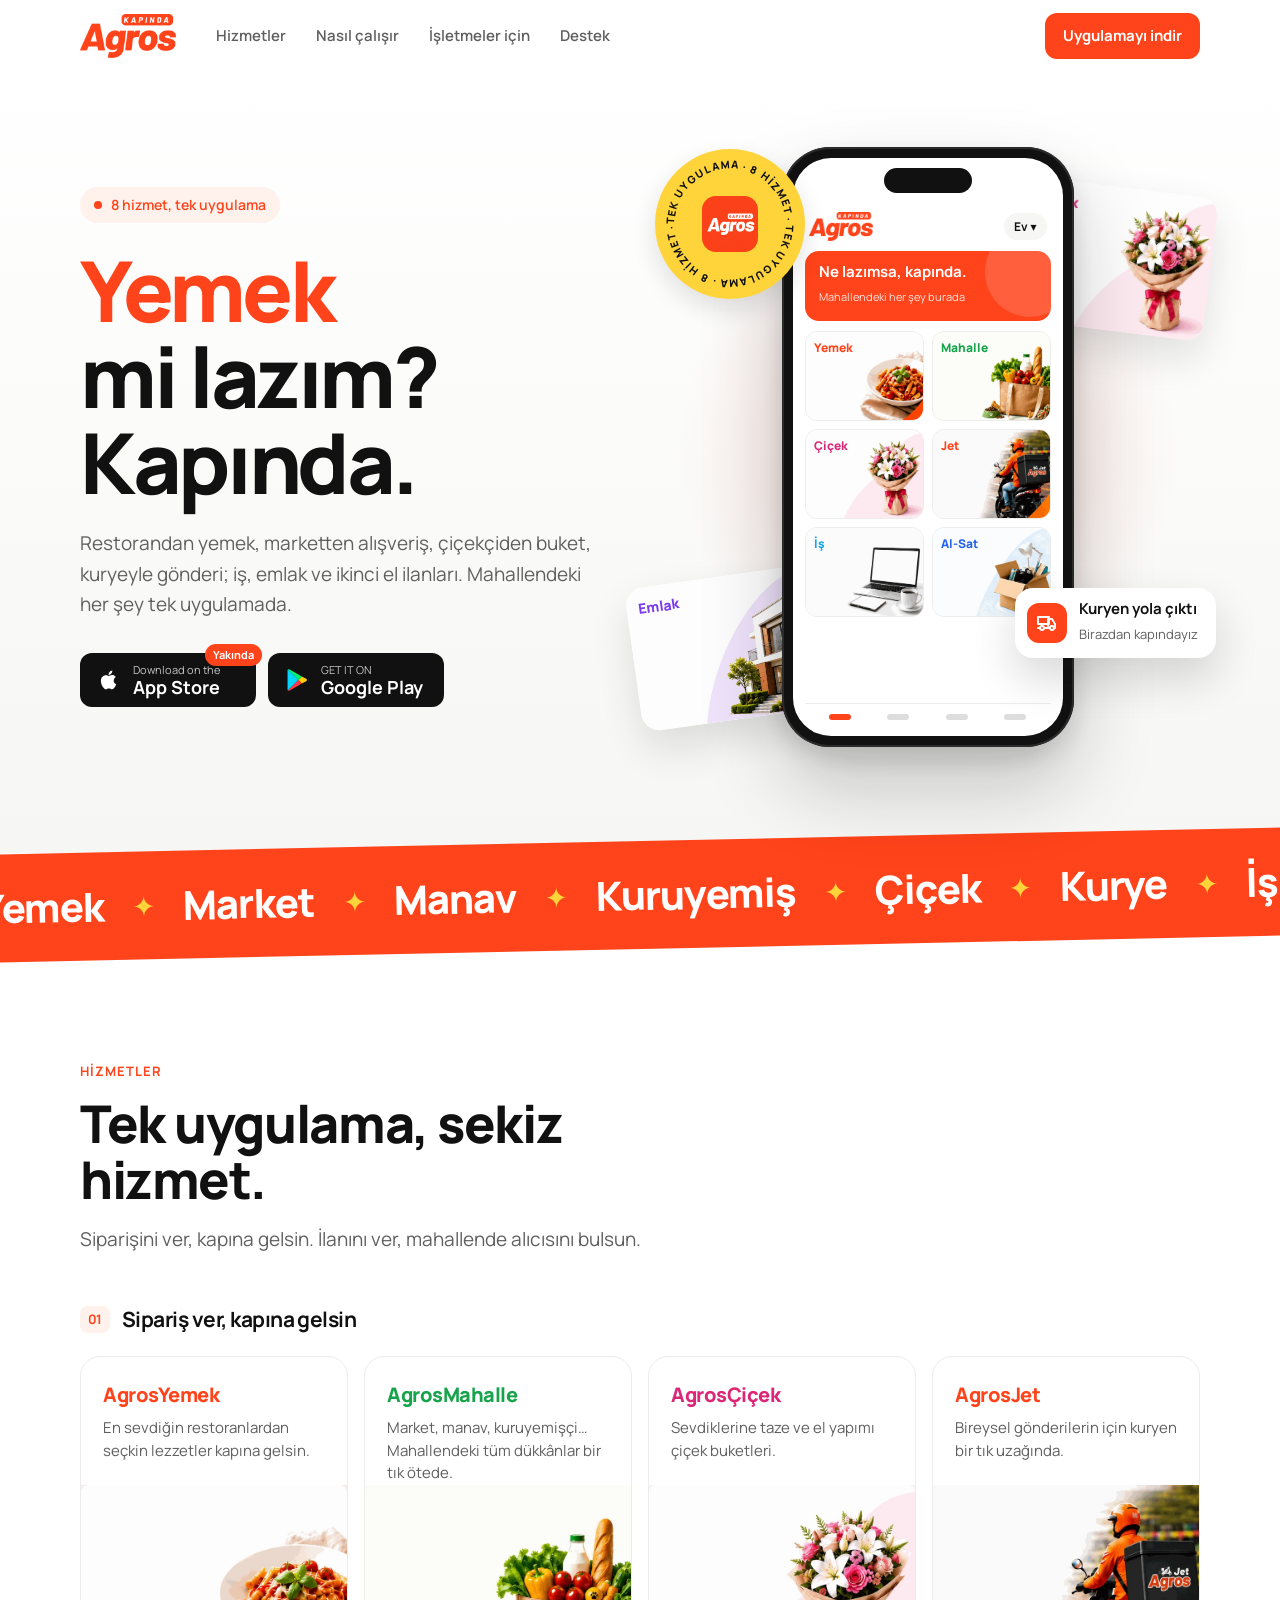
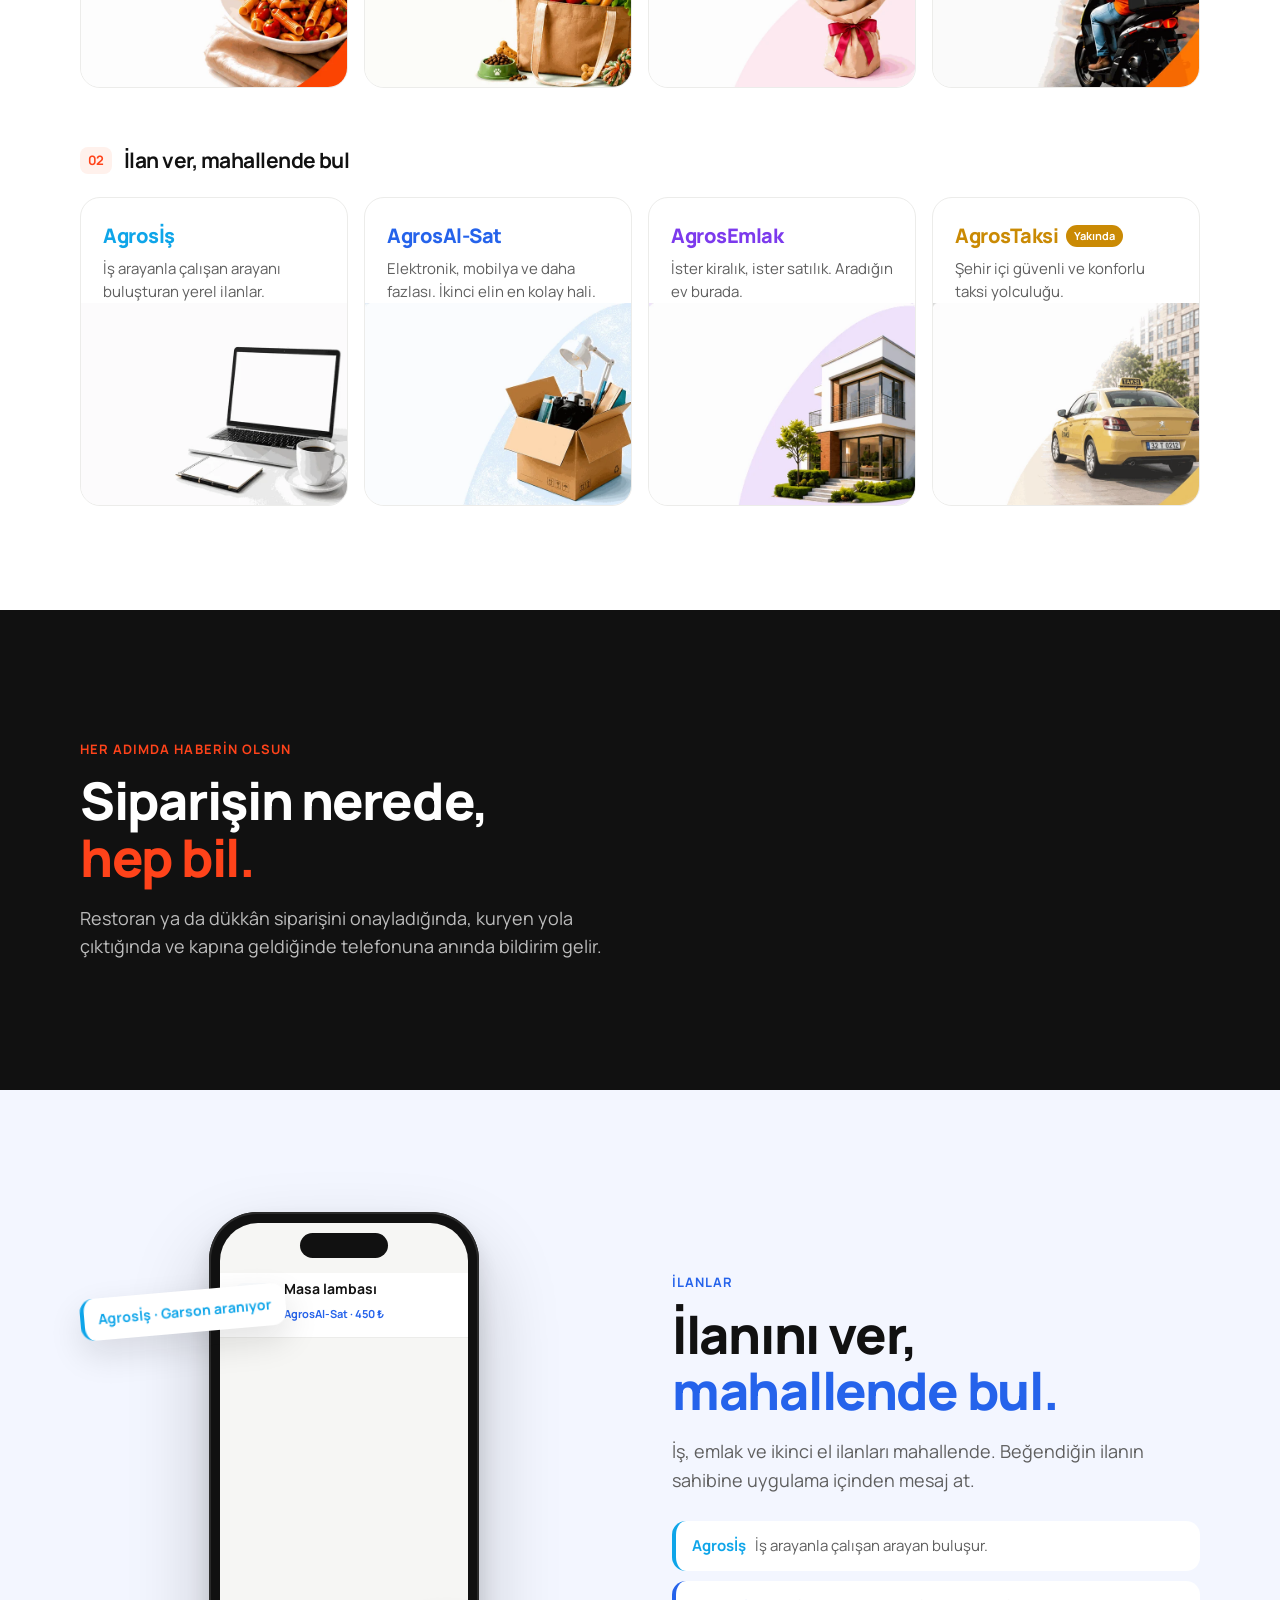
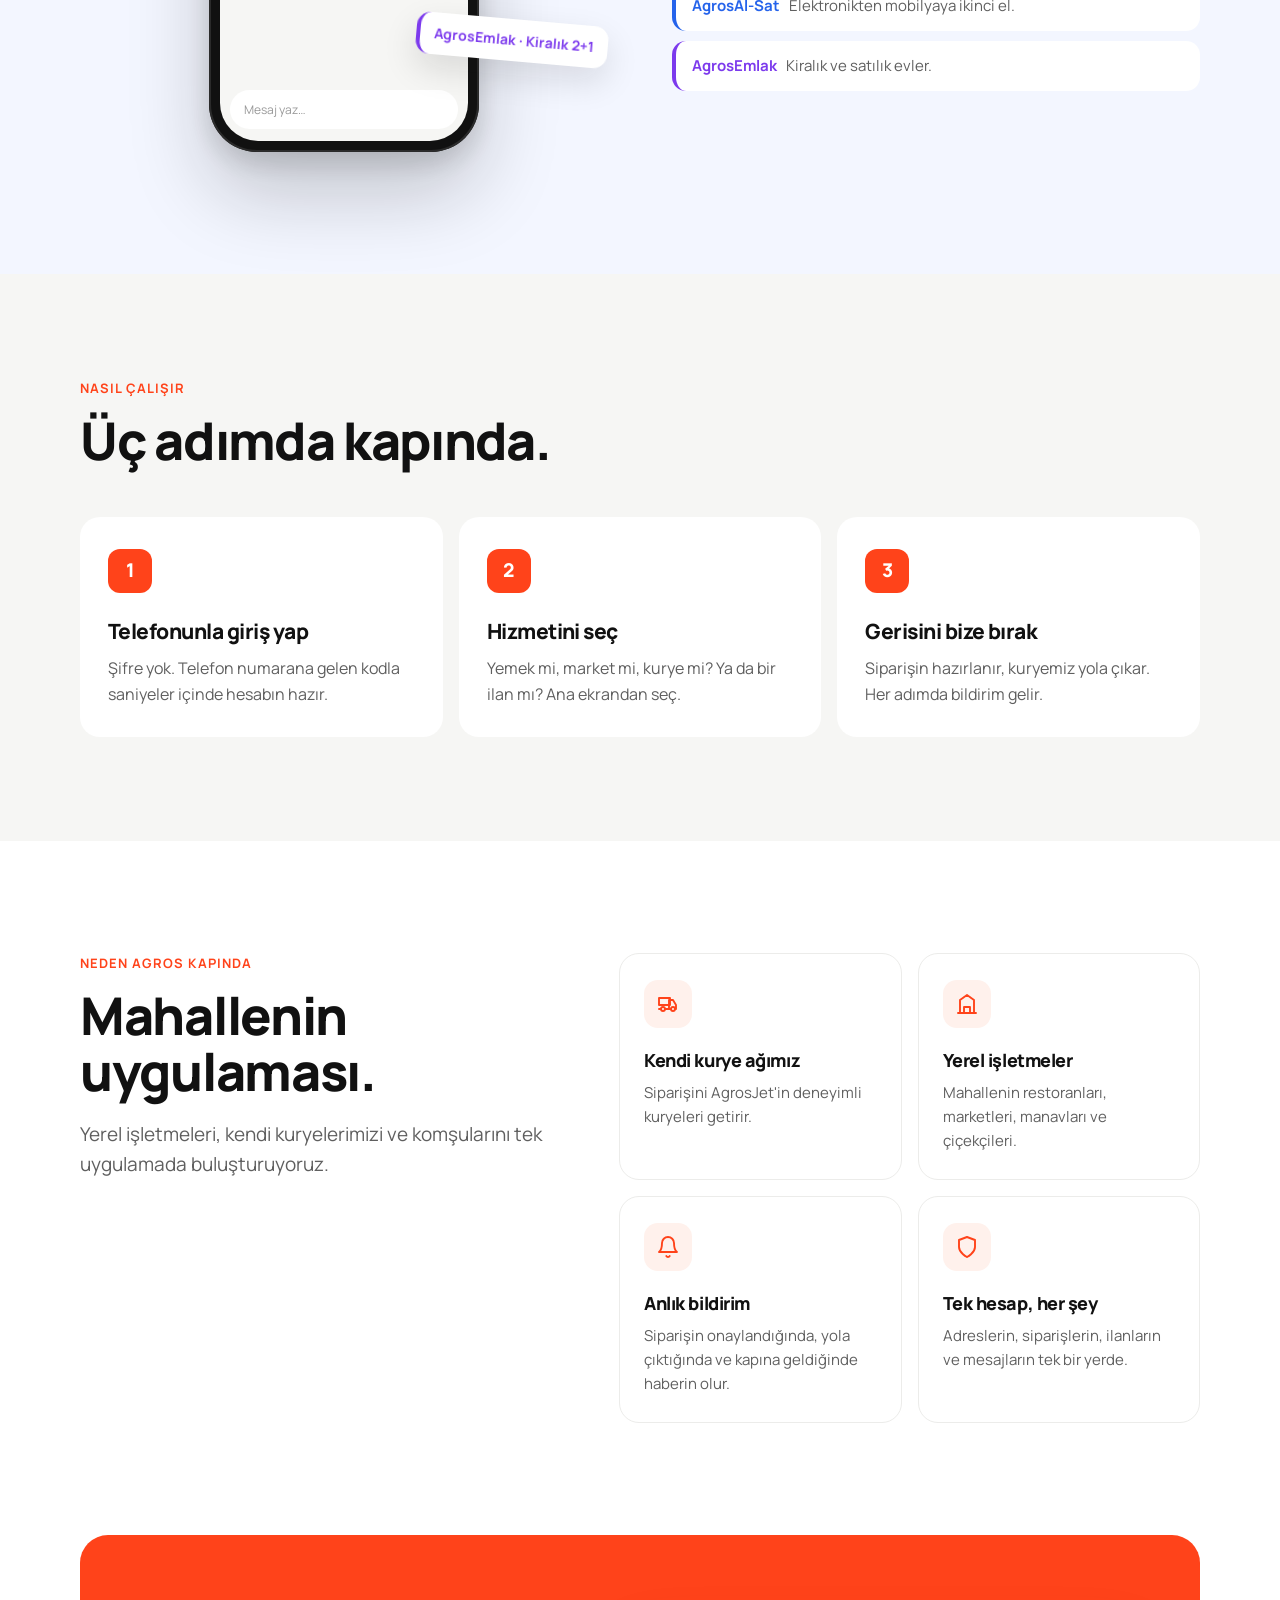
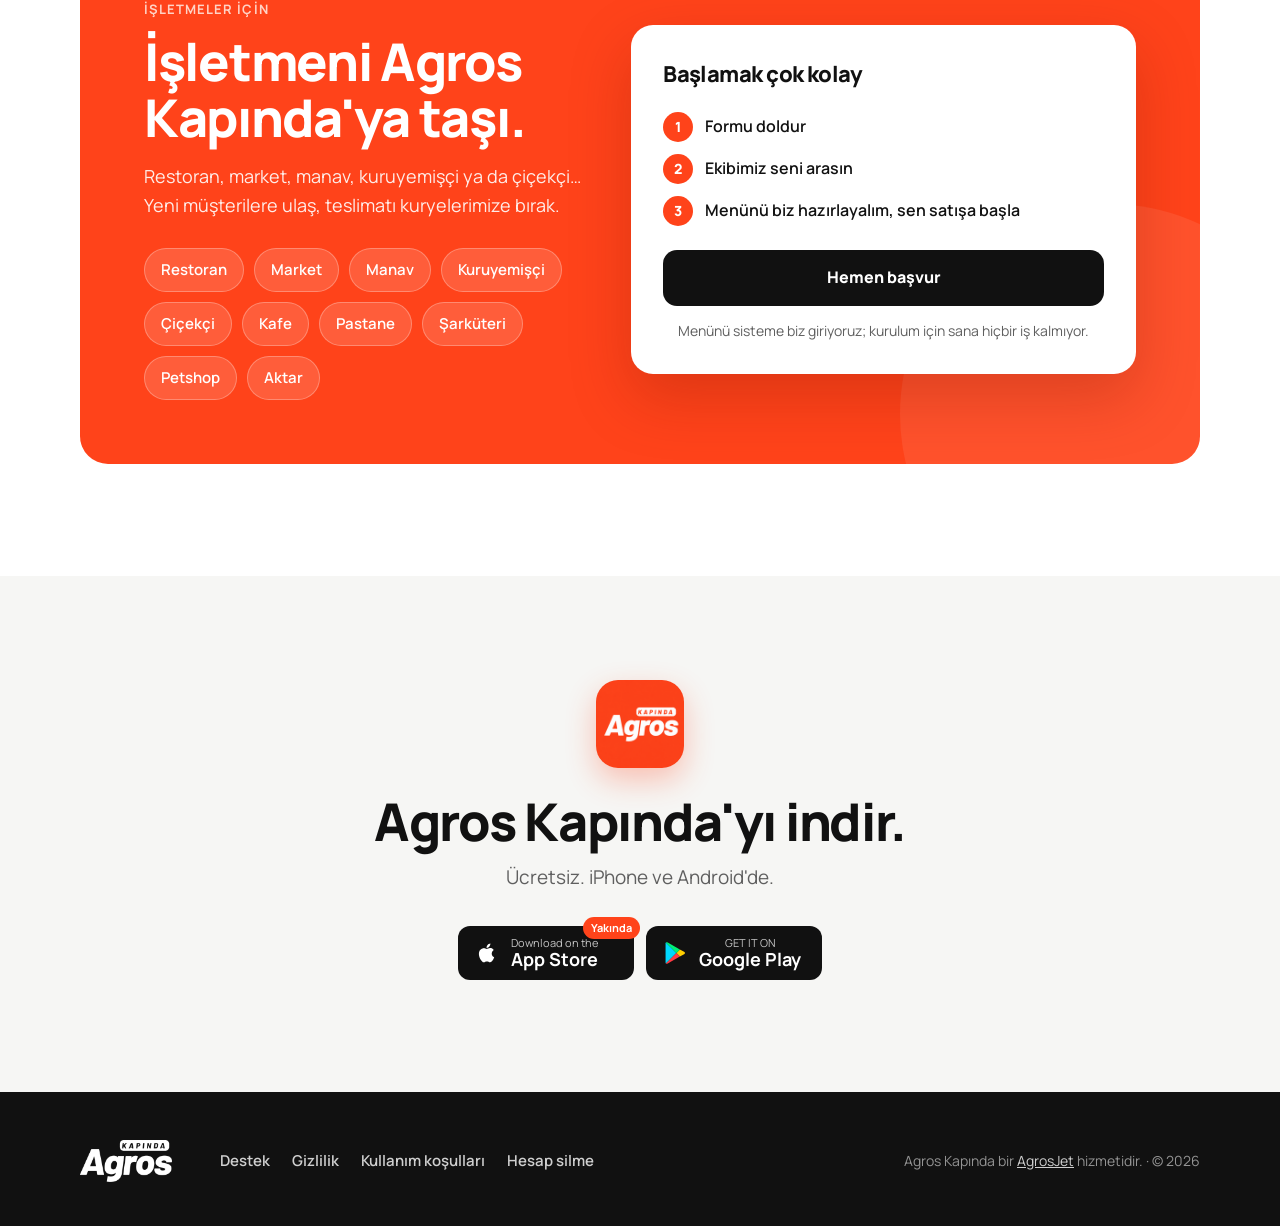
==== commit ab14b897: "Isletme turlerine Aktar (form + etiketler) Co-Authored-By: Claude Opus 5.5 <noreply@anthropic.com>" ====
--- a/index.html
+++ b/index.html
@@ -276,7 +276,7 @@
         <h2>İşletmeni Agros Kapında'ya taşı.</h2>
         <p>Restoran, market, manav, kuruyemişçi ya da çiçekçi… Yeni müşterilere ulaş, teslimatı kuryelerimize bırak.</p>
         <ul class="isletme-turleri" aria-label="İşletme türleri">
-          <li>Restoran</li><li>Market</li><li>Manav</li><li>Kuruyemişçi</li><li>Çiçekçi</li><li>Kafe</li><li>Pastane</li><li>Şarküteri</li><li>Petshop</li>
+          <li>Restoran</li><li>Market</li><li>Manav</li><li>Kuruyemişçi</li><li>Çiçekçi</li><li>Kafe</li><li>Pastane</li><li>Şarküteri</li><li>Petshop</li><li>Aktar</li>
         </ul>
       </div>
       <div class="basvuru-cta">
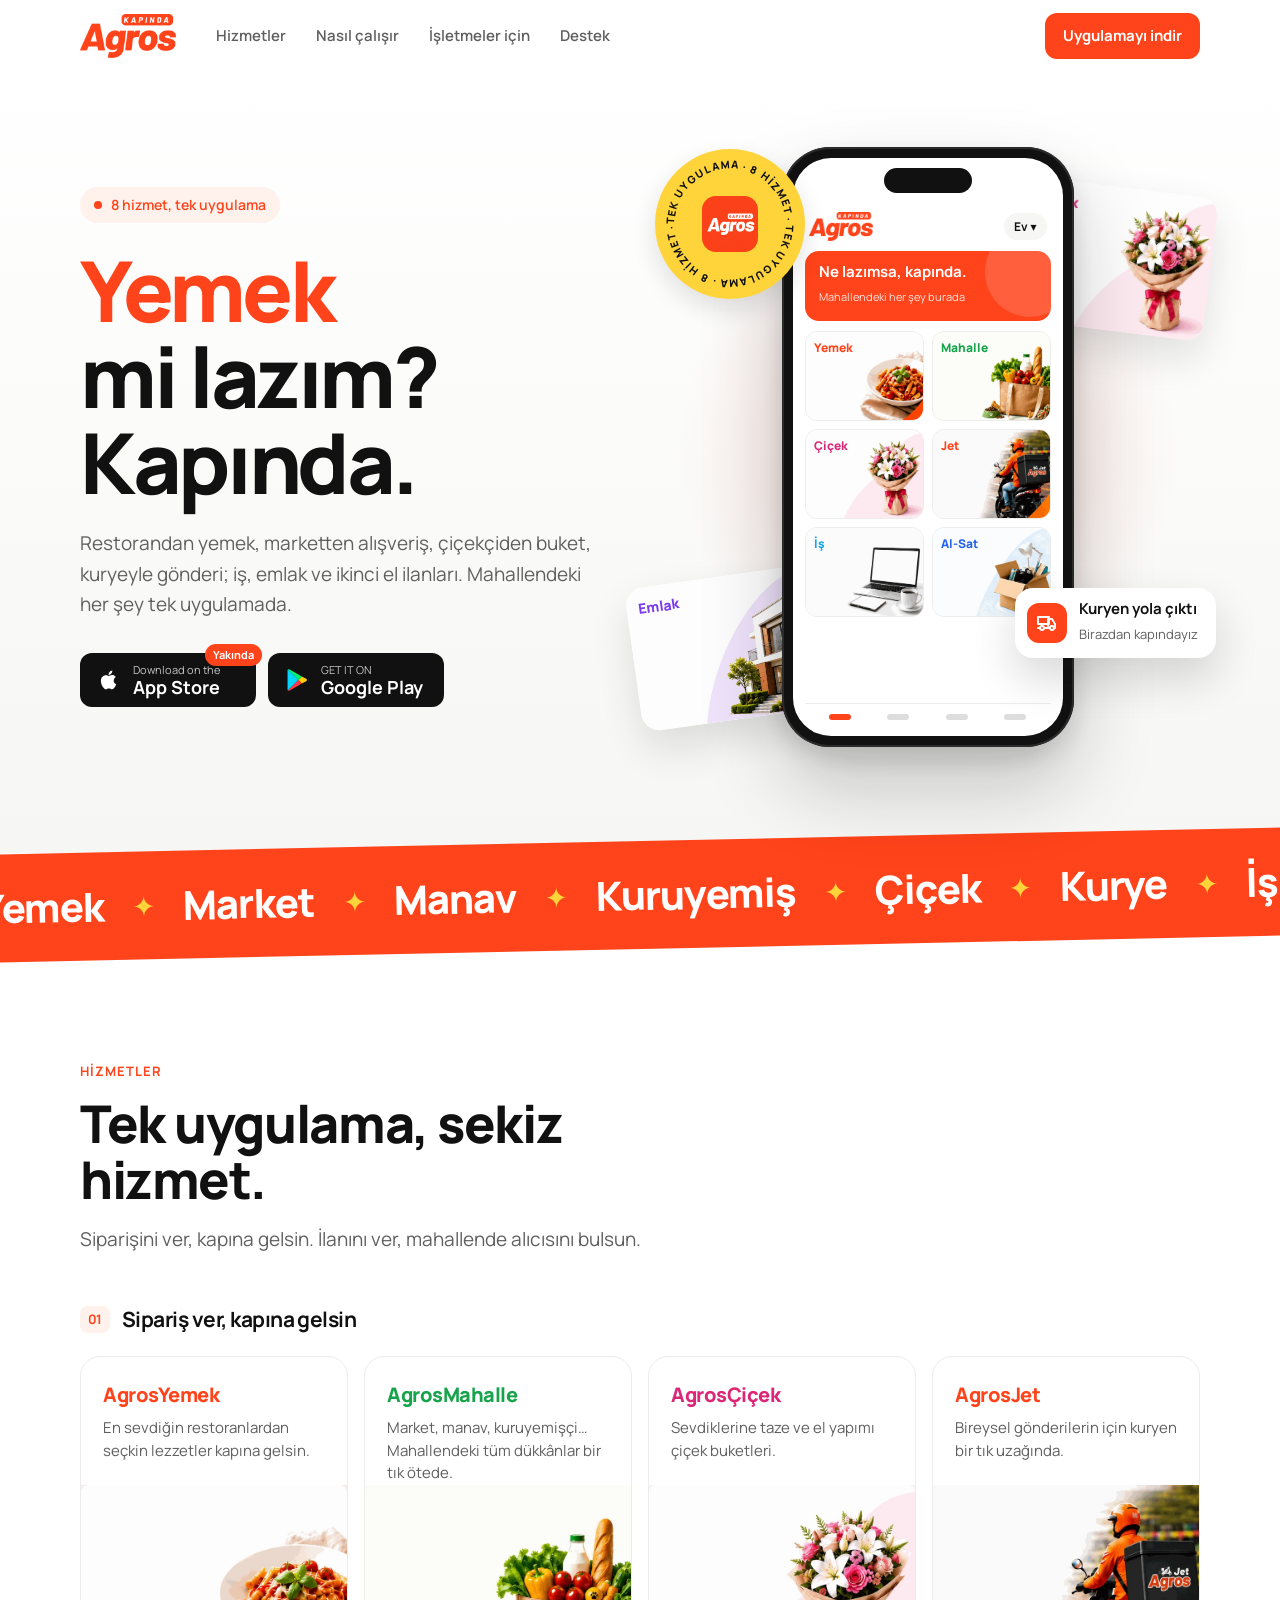
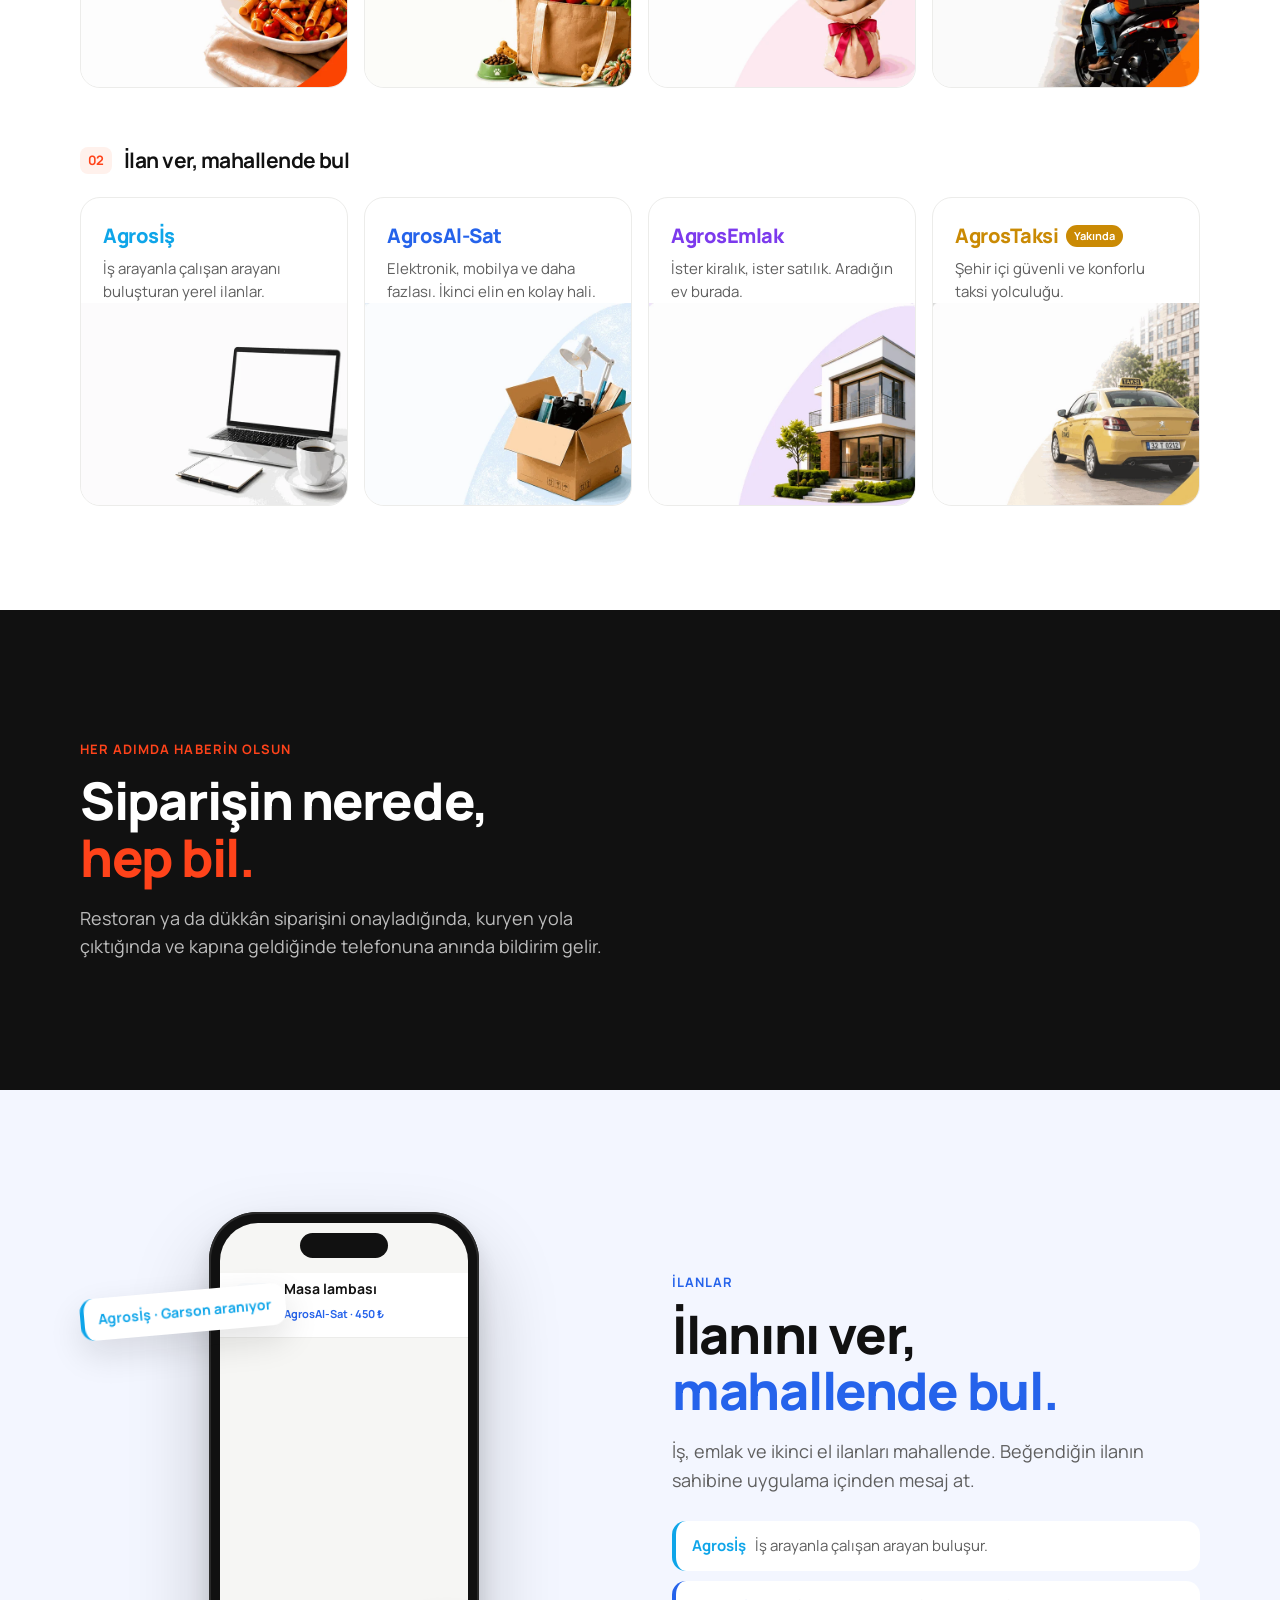
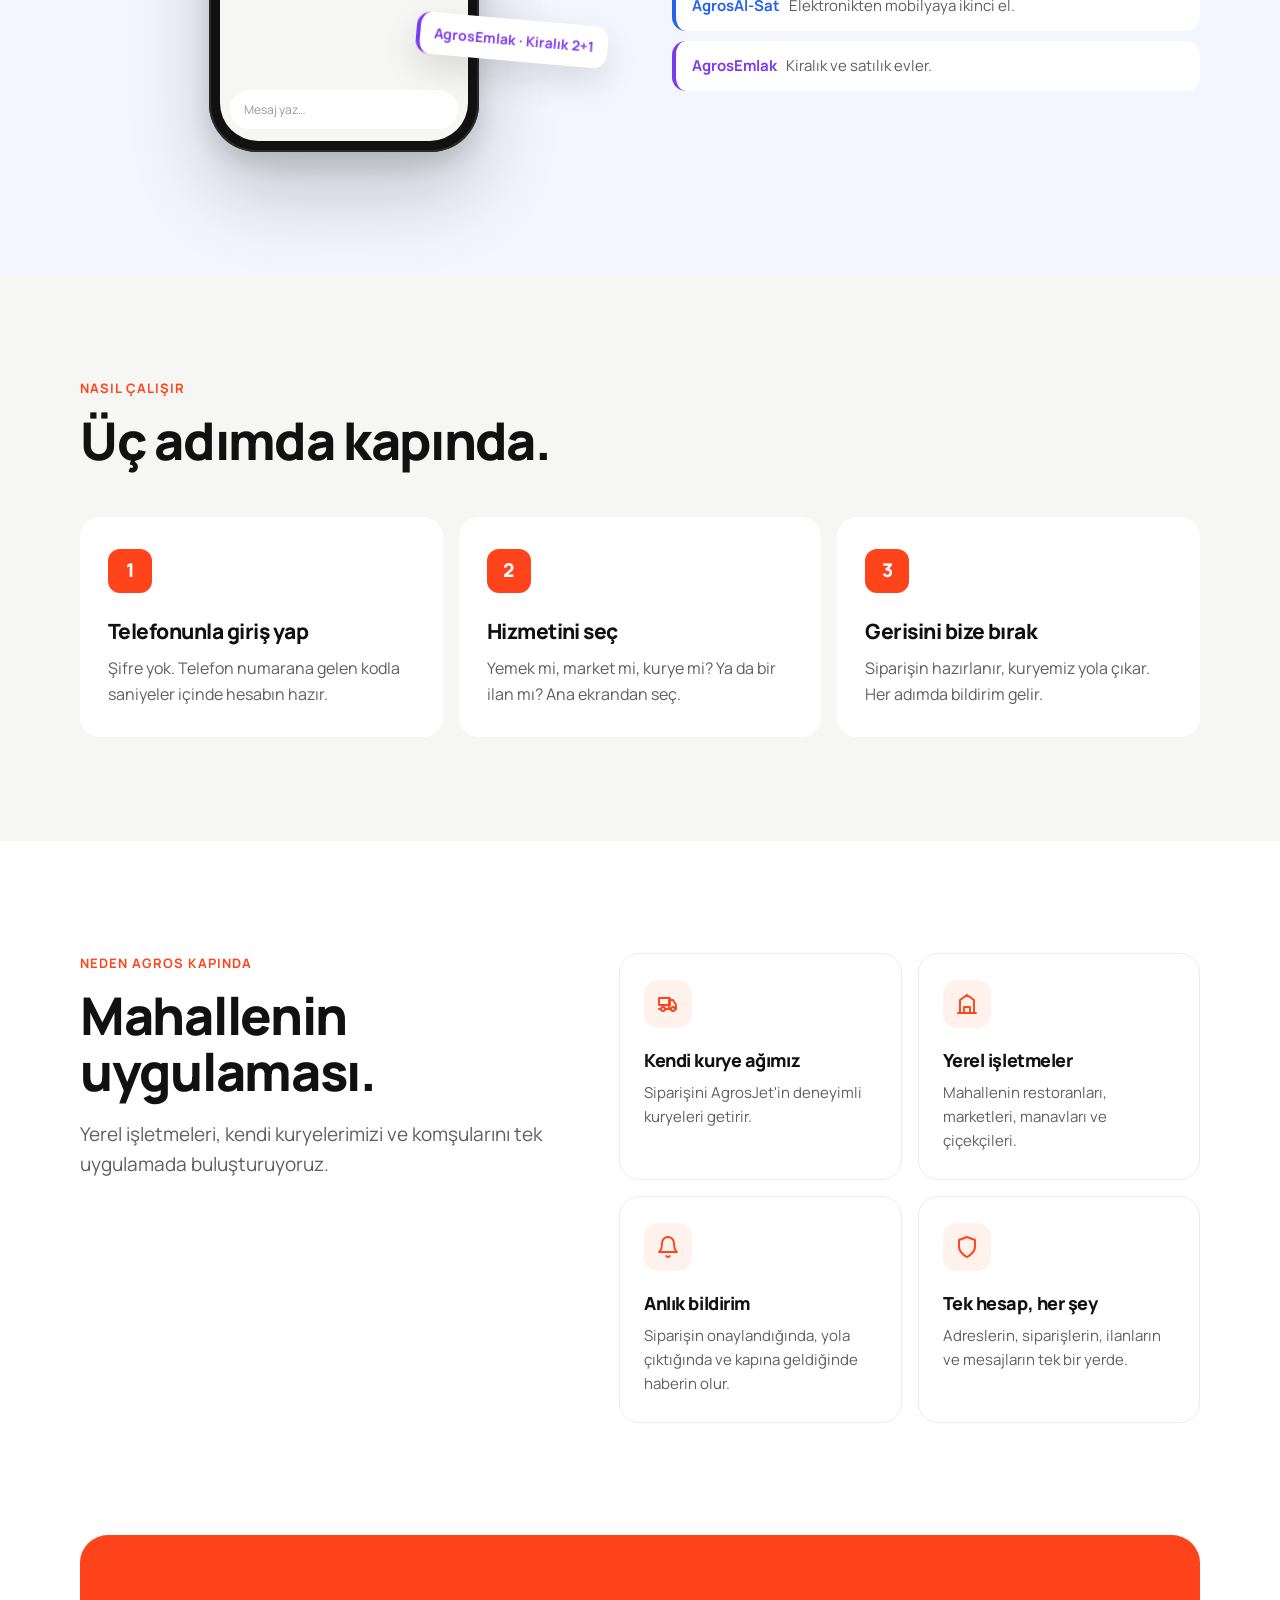
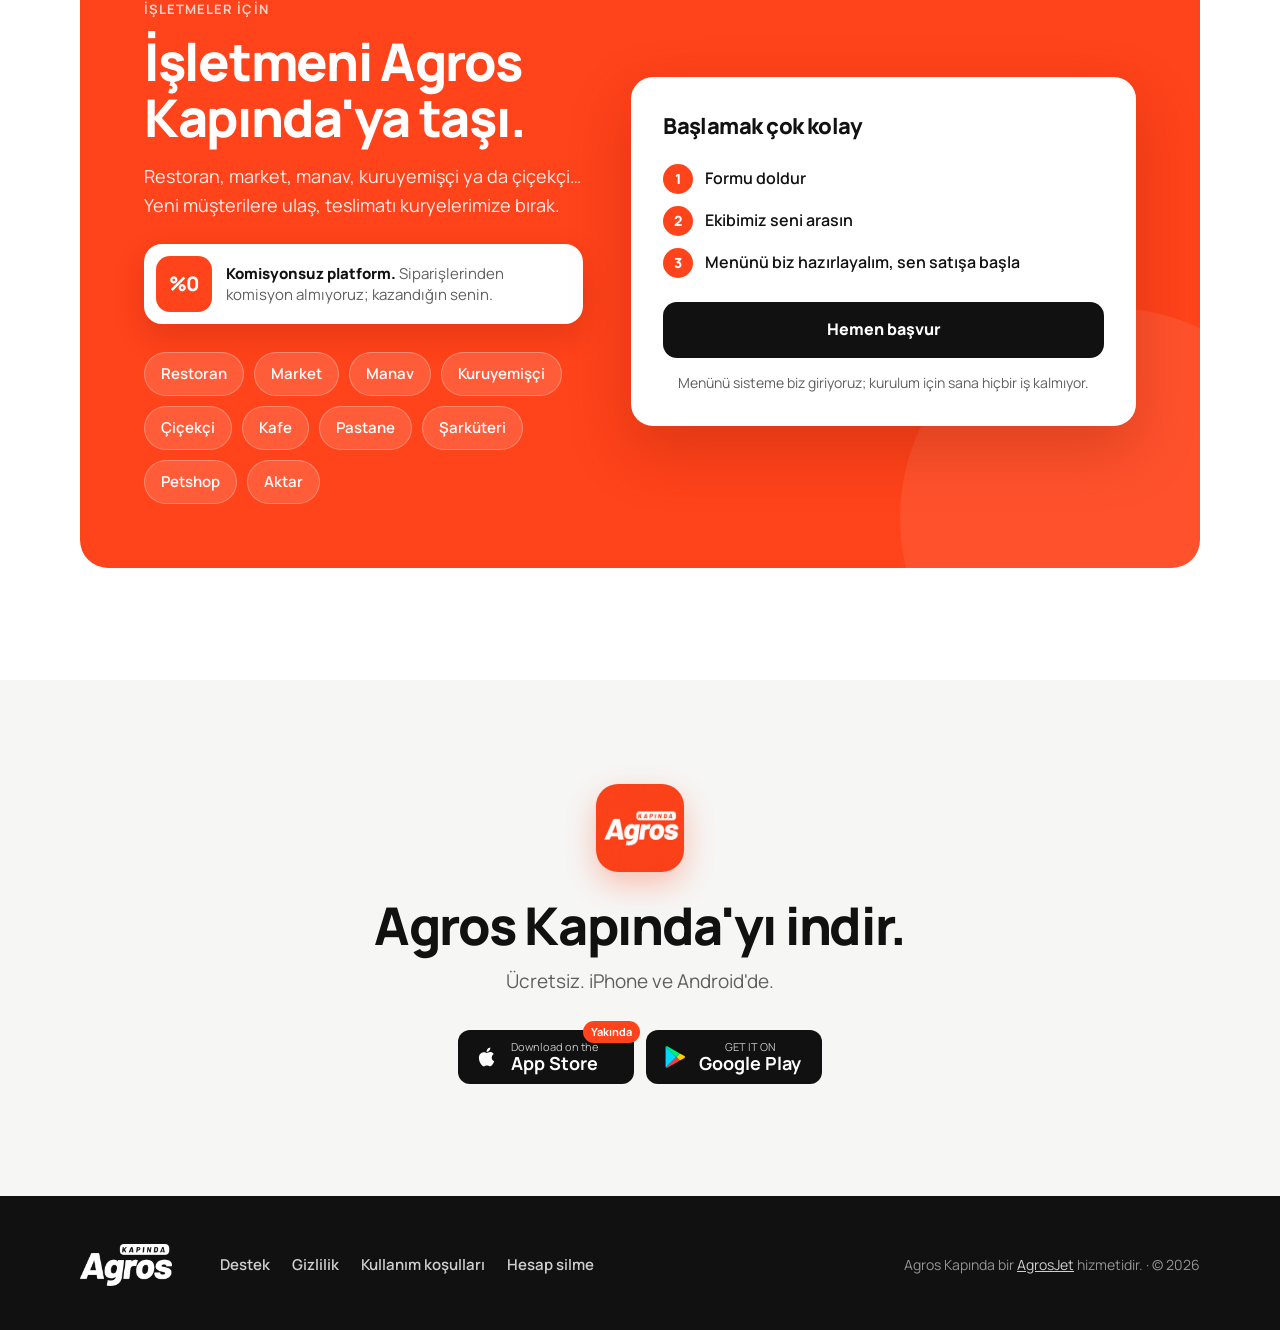
==== commit 9802fa31: "Komisyonsuz platform vurgusu: ana sayfa isletmeler bolumu ve basvuru sayfasi/formu Co-Authored-By: C" ====
--- a/index.html
+++ b/index.html
@@ -275,6 +275,10 @@
         <p class="ust-yazi acik">İşletmeler için</p>
         <h2>İşletmeni Agros Kapında'ya taşı.</h2>
         <p>Restoran, market, manav, kuruyemişçi ya da çiçekçi… Yeni müşterilere ulaş, teslimatı kuryelerimize bırak.</p>
+        <div class="komisyon">
+          <span class="komisyon-yuzde">%0</span>
+          <span><b>Komisyonsuz platform.</b> Siparişlerinden komisyon almıyoruz; kazandığın senin.</span>
+        </div>
         <ul class="isletme-turleri" aria-label="İşletme türleri">
           <li>Restoran</li><li>Market</li><li>Manav</li><li>Kuruyemişçi</li><li>Çiçekçi</li><li>Kafe</li><li>Pastane</li><li>Şarküteri</li><li>Petshop</li><li>Aktar</li>
         </ul>
--- a/style.css
+++ b/style.css
@@ -425,3 +425,18 @@
 }
 .ipucu a, .yedek-iletisim a { color: var(--turuncu); font-weight: 600; }
 .yedek-iletisim { margin-top: 26px !important; font-size: 15px !important; }
+
+/* Komisyon yok vurgusu (işletmeler) */
+.komisyon {
+  margin-top: 24px; display: flex; align-items: center; gap: 14px; max-width: 30em;
+  background: #fff; color: var(--yazi); border-radius: 18px; padding: 12px 18px 12px 12px;
+  box-shadow: 0 12px 30px rgba(120, 20, 0, .2); position: relative; z-index: 1;
+}
+.komisyon-yuzde {
+  flex: none; width: 56px; height: 56px; border-radius: 14px; display: grid; place-items: center;
+  background: var(--turuncu); color: #fff; font-weight: 800; font-size: 20px; letter-spacing: -.02em;
+}
+.komisyon span:last-child { font-size: 15px; line-height: 1.4; color: var(--yazi-soluk); }
+.komisyon b { color: var(--yazi); font-weight: 800; }
+.basvuru-alt { margin-top: 6px; font-size: 14px; color: var(--yazi-soluk); }
+.basvuru-alt b { color: var(--turuncu); font-weight: 800; }
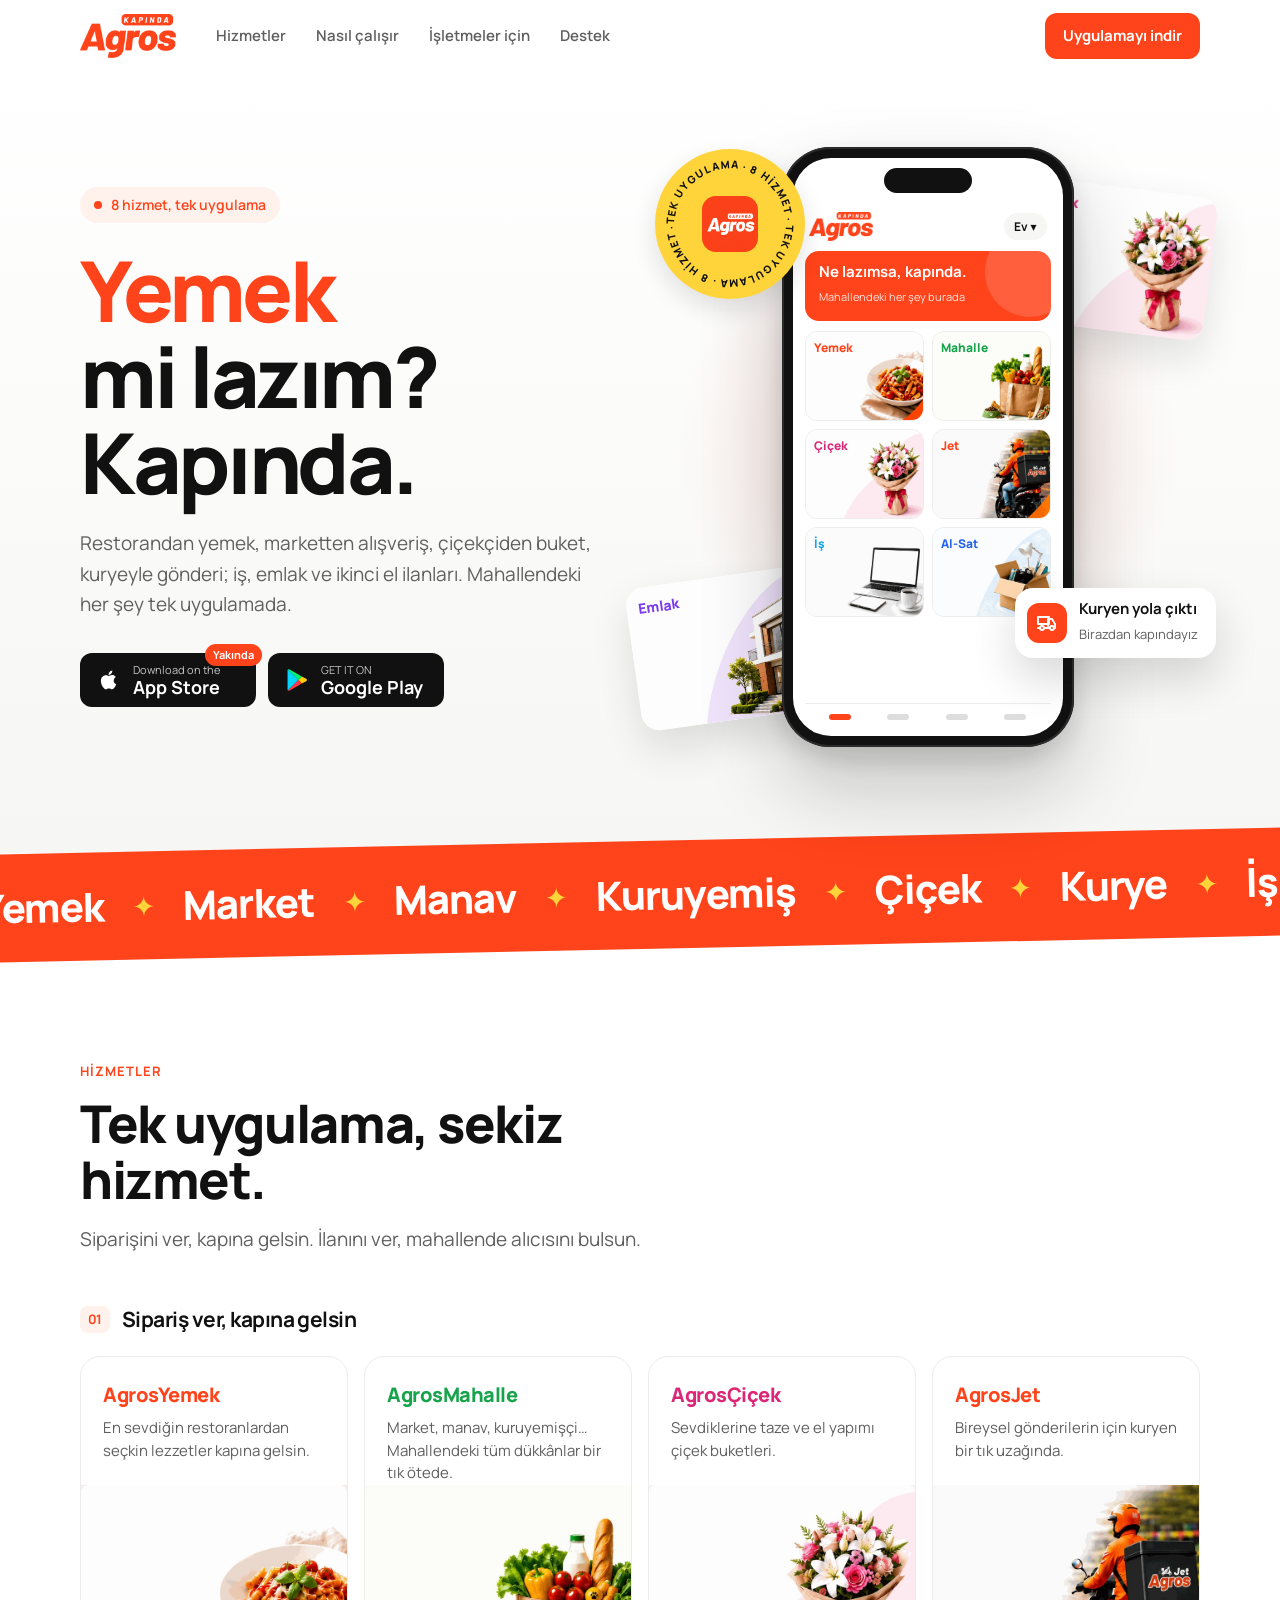
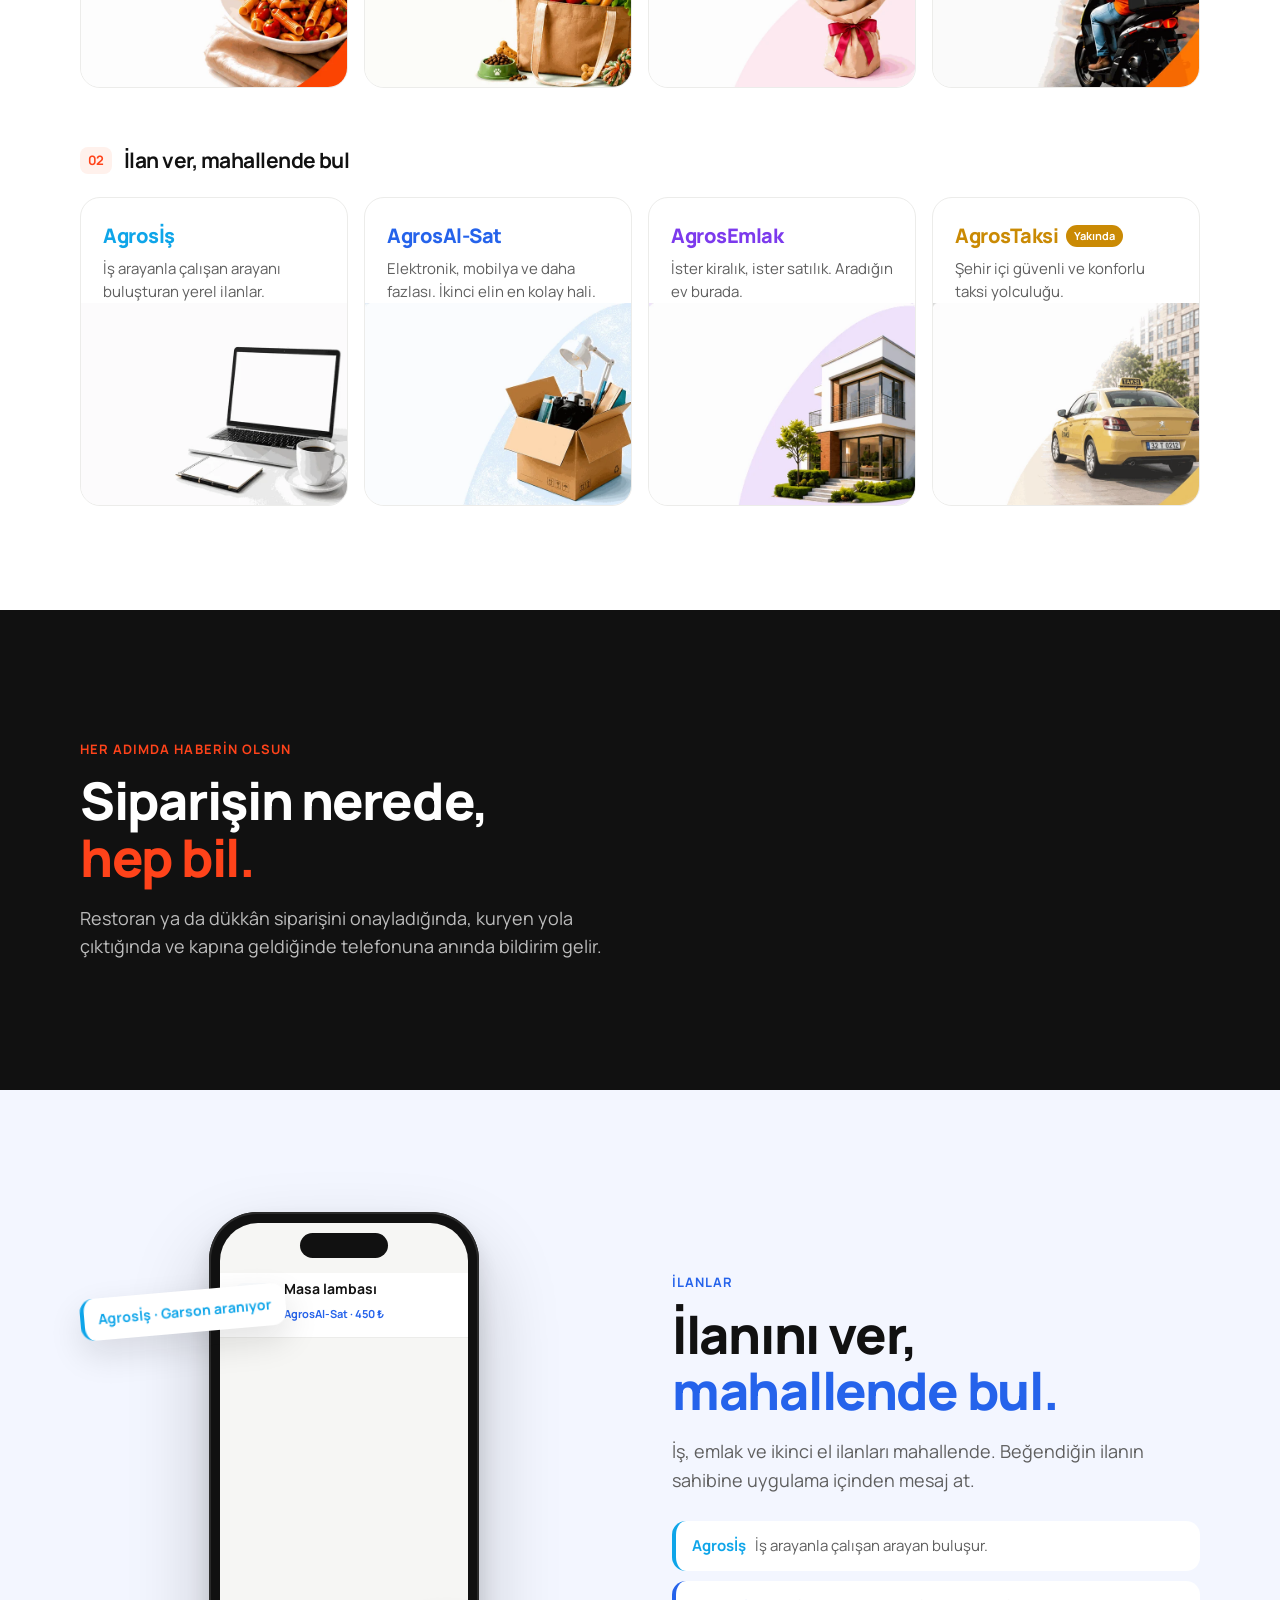
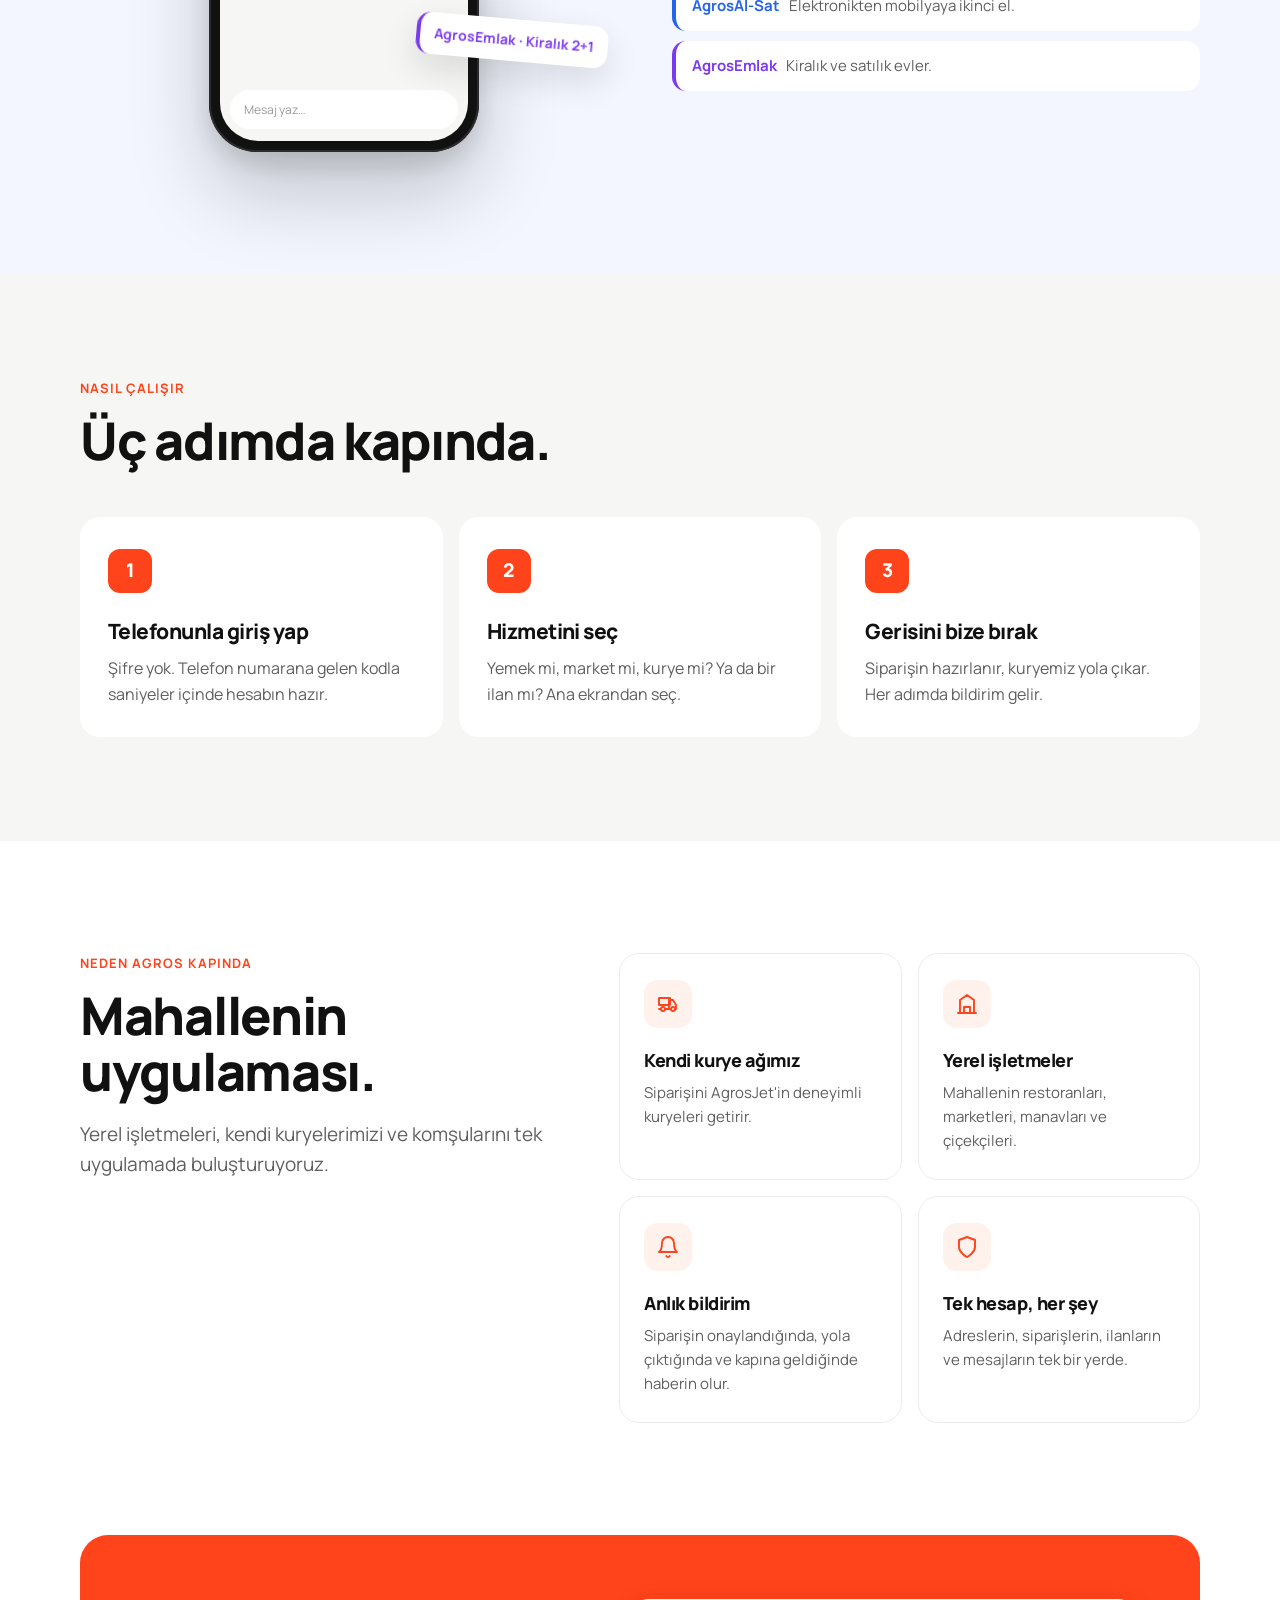
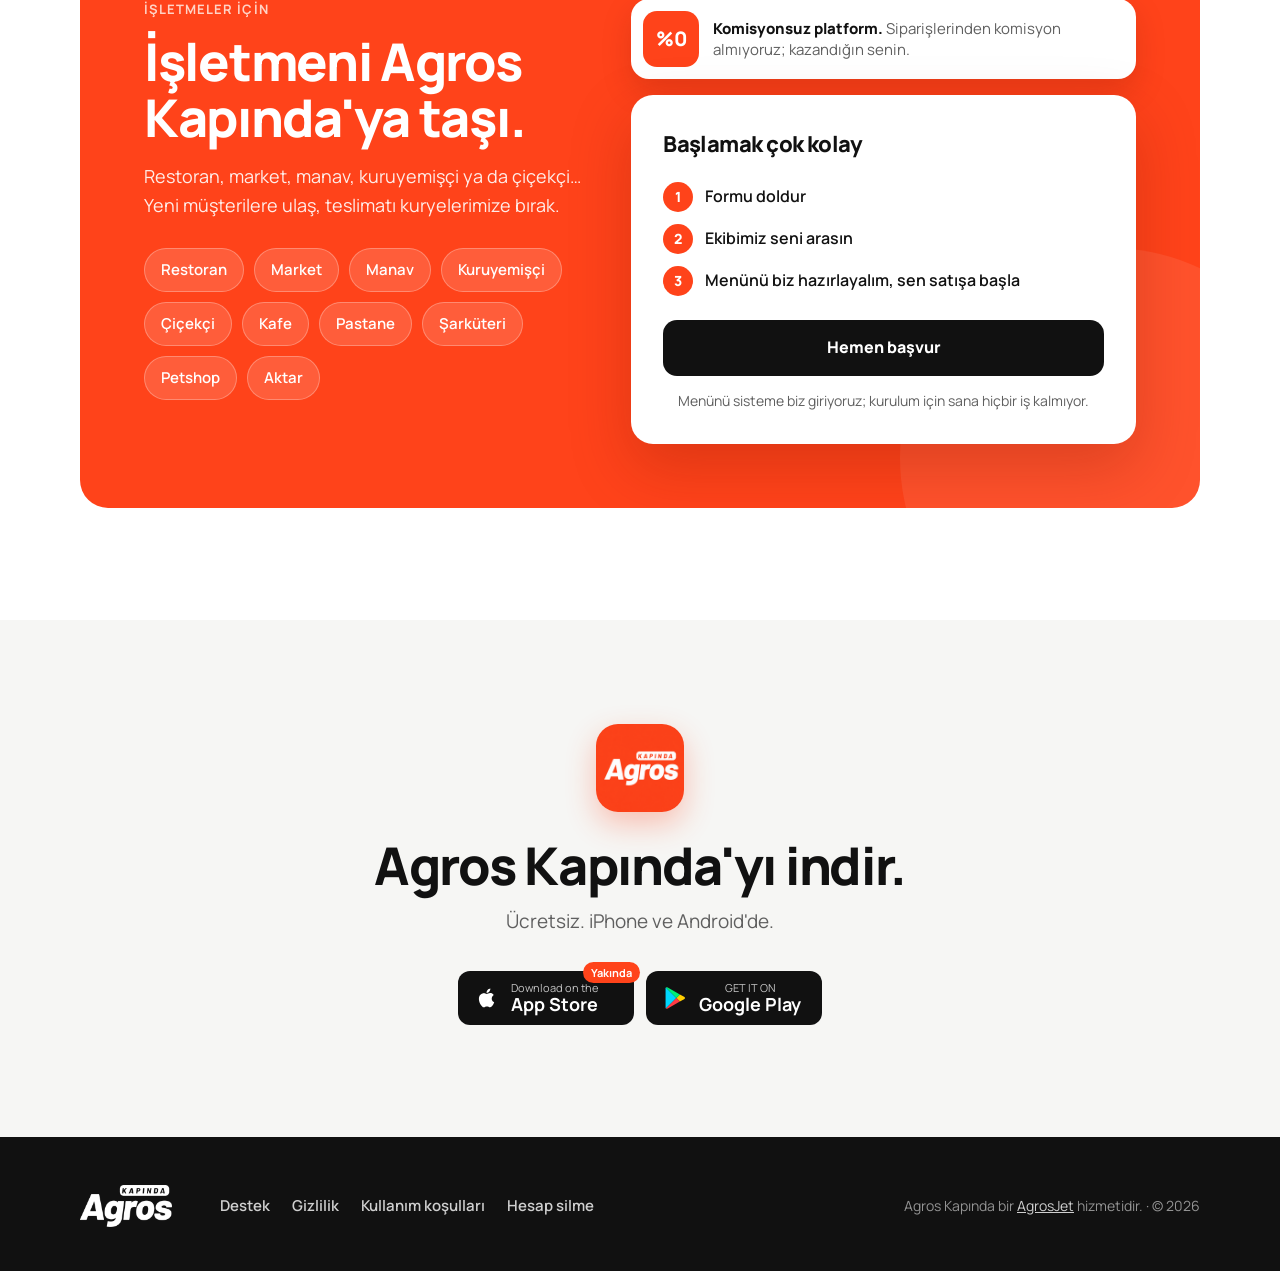
==== commit dbf3f5d3: "Ana sayfa: %0 komisyon karti 'Baslamak cok kolay' kartinin ustunde Co-Authored-By: Claude Opus 5.5 <" ====
--- a/index.html
+++ b/index.html
@@ -275,23 +275,25 @@
         <p class="ust-yazi acik">İşletmeler için</p>
         <h2>İşletmeni Agros Kapında'ya taşı.</h2>
         <p>Restoran, market, manav, kuruyemişçi ya da çiçekçi… Yeni müşterilere ulaş, teslimatı kuryelerimize bırak.</p>
-        <div class="komisyon">
-          <span class="komisyon-yuzde">%0</span>
-          <span><b>Komisyonsuz platform.</b> Siparişlerinden komisyon almıyoruz; kazandığın senin.</span>
-        </div>
         <ul class="isletme-turleri" aria-label="İşletme türleri">
           <li>Restoran</li><li>Market</li><li>Manav</li><li>Kuruyemişçi</li><li>Çiçekçi</li><li>Kafe</li><li>Pastane</li><li>Şarküteri</li><li>Petshop</li><li>Aktar</li>
         </ul>
       </div>
-      <div class="basvuru-cta">
-        <h3>Başlamak çok kolay</h3>
-        <ol class="basvuru-adim">
-          <li><b>1</b> Formu doldur</li>
-          <li><b>2</b> Ekibimiz seni arasın</li>
-          <li><b>3</b> Menünü biz hazırlayalım, sen satışa başla</li>
-        </ol>
-        <a href="/isletme-basvuru" class="basvuru-gonder">Hemen başvur</a>
-        <p>Menünü sisteme biz giriyoruz; kurulum için sana hiçbir iş kalmıyor.</p>
+      <div class="basvuru-sag">
+        <div class="komisyon komisyon-ust">
+          <span class="komisyon-yuzde">%0</span>
+          <span><b>Komisyonsuz platform.</b> Siparişlerinden komisyon almıyoruz; kazandığın senin.</span>
+        </div>
+        <div class="basvuru-cta">
+          <h3>Başlamak çok kolay</h3>
+          <ol class="basvuru-adim">
+            <li><b>1</b> Formu doldur</li>
+            <li><b>2</b> Ekibimiz seni arasın</li>
+            <li><b>3</b> Menünü biz hazırlayalım, sen satışa başla</li>
+          </ol>
+          <a href="/isletme-basvuru" class="basvuru-gonder">Hemen başvur</a>
+          <p>Menünü sisteme biz giriyoruz; kurulum için sana hiçbir iş kalmıyor.</p>
+        </div>
       </div>
     </div>
   </section>
--- a/style.css
+++ b/style.css
@@ -300,7 +300,7 @@
 .isletme-sayfa h1 { font-size: clamp(34px, 4.6vw, 56px); line-height: 1.06; font-weight: 800; }
 .basvuru-cta {
   position: relative; z-index: 1; background: #fff; color: var(--yazi); border-radius: 22px;
-  padding: 32px; box-shadow: 0 24px 60px rgba(120, 20, 0, .25); align-self: center;
+  padding: 32px; box-shadow: 0 24px 60px rgba(120, 20, 0, .25);
 }
 .basvuru-cta h3 { font-size: 22px; font-weight: 800; }
 .basvuru-cta .basvuru-adim { margin-top: 20px; }
@@ -440,3 +440,5 @@
 .komisyon b { color: var(--yazi); font-weight: 800; }
 .basvuru-alt { margin-top: 6px; font-size: 14px; color: var(--yazi-soluk); }
 .basvuru-alt b { color: var(--turuncu); font-weight: 800; }
+.basvuru-sag { position: relative; z-index: 1; display: grid; gap: 16px; align-content: start; align-self: center; }
+.komisyon-ust { margin-top: 0; max-width: none; }
